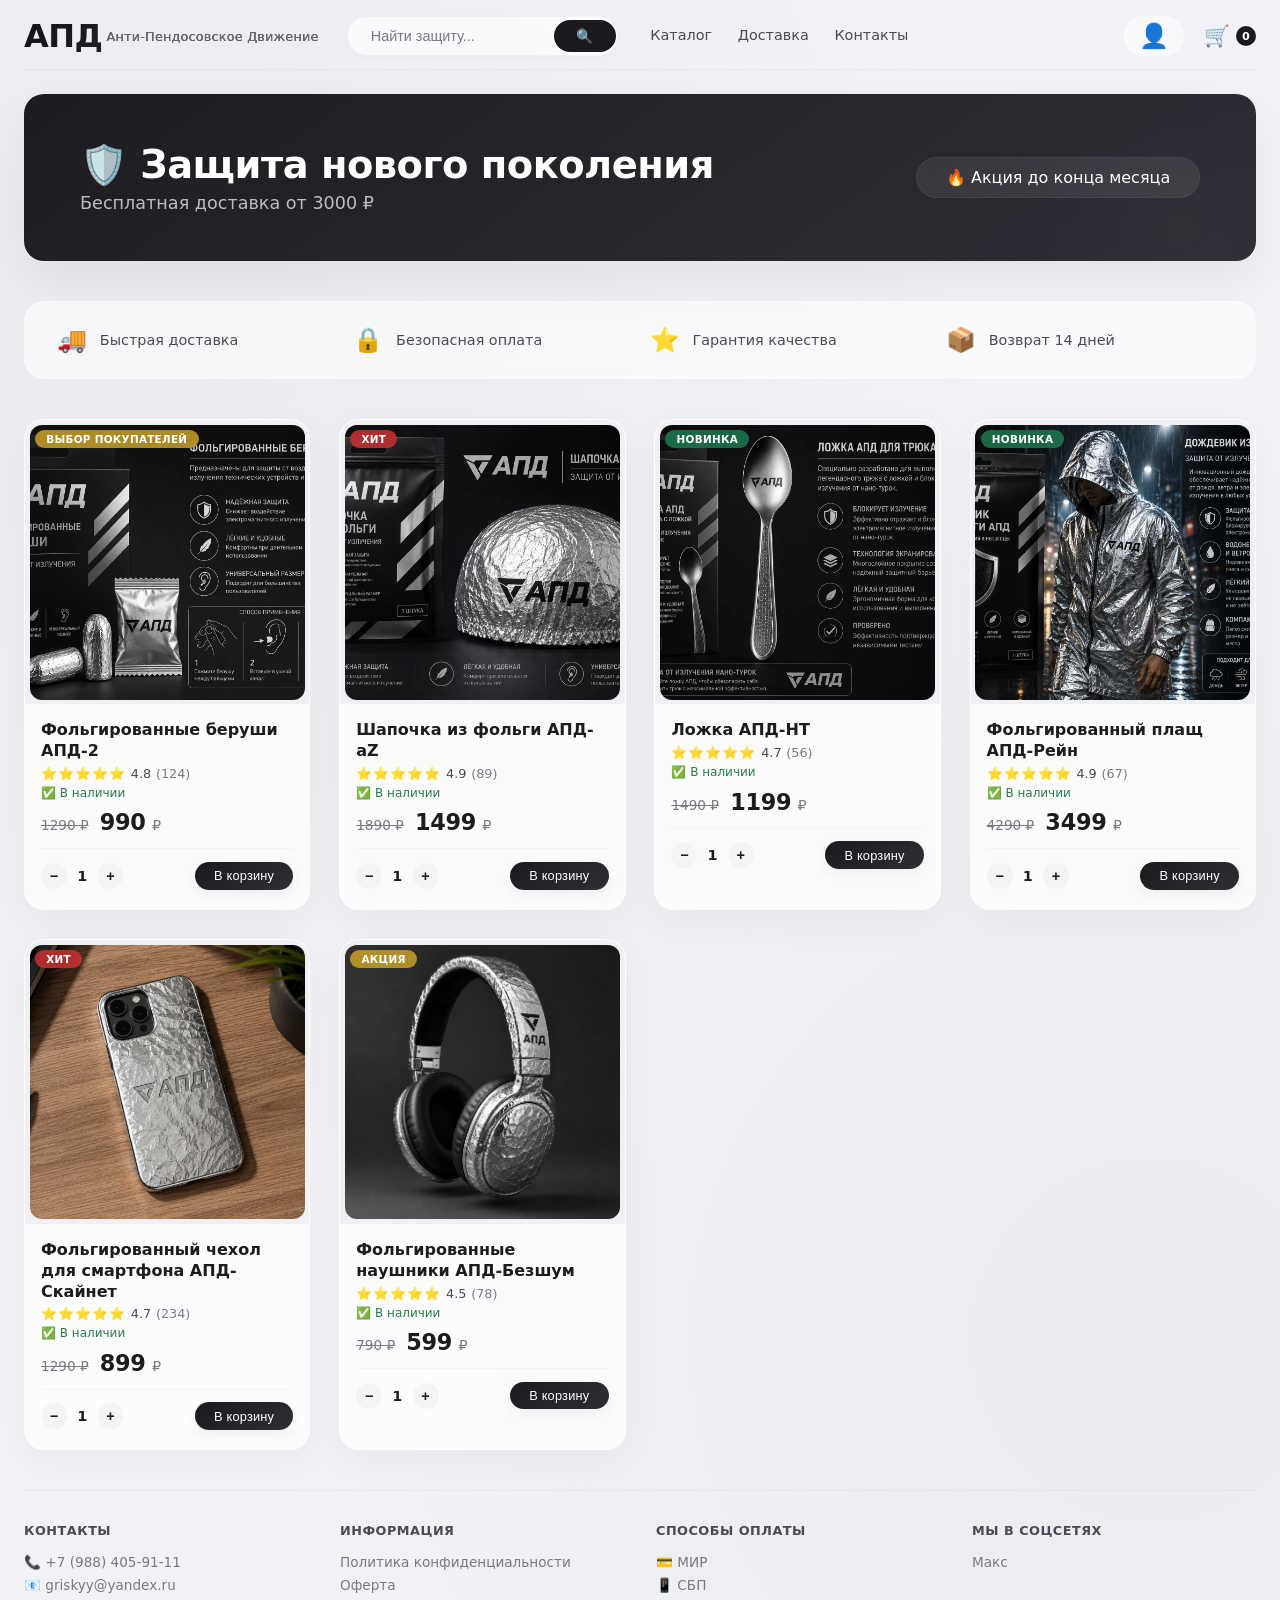
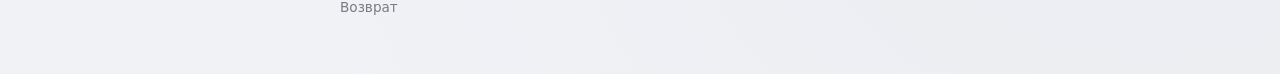
==== index.html @ 28ffd632 "feat: Add products" ====
<!DOCTYPE html>
<html lang="ru">
<head>
    <meta charset="UTF-8" />
    <meta name="viewport" content="width=device-width, initial-scale=1.0" />
    <title>АПД — магазин защиты</title>
    <style>
        /* ----- базовые сбросы и переменные ----- */
        * {
            margin: 0;
            padding: 0;
            box-sizing: border-box;
        }

        :root {
            --bg-page: #f0f2f6;
            --card-bg: rgba(255, 255, 255, 0.75);
            --shadow-soft: 0 12px 40px rgba(0, 0, 0, 0.04);
            --shadow-hover: 0 24px 56px rgba(0, 0, 0, 0.08);
            --radius-lg: 20px;
            --radius-md: 16px;
            --radius-sm: 12px;
            --glass-bg: rgba(255, 255, 255, 0.6);
            --glass-border: rgba(255, 255, 255, 0.25);
            --primary: #1a1a1e;
            --accent: #2c2c32;
            --text-main: #1c1c1e;
            --text-secondary: #4a4a52;
            --text-muted: #7a7a82;
            --gradient-btn: linear-gradient(145deg, #1a1a1e, #2e2e34);
        }

        body {
            font-family: 'Inter', 'Segoe UI', system-ui, -apple-system, sans-serif;
            background: var(--bg-page);
            color: var(--text-main);
            min-height: 100vh;
            display: flex;
            flex-direction: column;
            align-items: center;
            padding: 0 1.5rem 2rem;
            position: relative;
            background-image: radial-gradient(circle at 10% 20%, rgba(200, 200, 210, 0.15) 0%, transparent 50%),
                radial-gradient(circle at 90% 80%, rgba(180, 180, 190, 0.10) 0%, transparent 50%);
        }

        /* ----- контейнер ----- */
        .container {
            max-width: 1360px;
            width: 100%;
        }

        /* ----- ШАПКА (лого, поиск, навигация, корзина/профиль) ----- */
        .header {
            display: flex;
            align-items: center;
            justify-content: space-between;
            flex-wrap: wrap;
            gap: 1rem 1.5rem;
            padding: 1rem 0 0.8rem;
            border-bottom: 1px solid rgba(0, 0, 0, 0.04);
            margin-bottom: 1.5rem;
        }

        .header-left {
            display: flex;
            align-items: center;
            gap: 1.8rem;
            flex-wrap: wrap;
        }

        .logo {
            font-size: 2rem;
            font-weight: 800;
            letter-spacing: -0.5px;
            background: linear-gradient(145deg, #121214, #3a3a42);
            -webkit-background-clip: text;
            -webkit-text-fill-color: transparent;
            background-clip: text;
            text-decoration: none;
            display: flex;
            align-items: center;
            gap: 4px;
        }

        .logo small {
            font-size: 0.8rem;
            font-weight: 400;
            -webkit-text-fill-color: #6a6a72;
            background: none;
            color: #6a6a72;
            letter-spacing: 0.2px;
        }

        .search-wrap {
            display: flex;
            align-items: center;
            background: rgba(255, 255, 255, 0.7);
            backdrop-filter: blur(8px);
            border-radius: 60px;
            padding: 0.1rem 0.1rem 0.1rem 1.2rem;
            border: 1px solid rgba(0, 0, 0, 0.04);
            box-shadow: 0 2px 8px rgba(0, 0, 0, 0.02);
            transition: box-shadow 0.2s;
            min-width: 200px;
        }

        .search-wrap:focus-within {
            box-shadow: 0 4px 16px rgba(0, 0, 0, 0.04);
            border-color: rgba(0, 0, 0, 0.1);
        }

        .search-wrap input {
            border: none;
            background: transparent;
            padding: 0.6rem 0.2rem;
            font-size: 0.9rem;
            width: 100%;
            outline: none;
            color: var(--text-main);
            font-weight: 400;
        }

        .search-wrap input::placeholder {
            color: var(--text-muted);
            font-weight: 300;
        }

        .search-wrap button {
            background: var(--primary);
            border: none;
            border-radius: 60px;
            padding: 0.5rem 1.4rem;
            color: white;
            font-weight: 500;
            font-size: 0.85rem;
            cursor: pointer;
            transition: background 0.2s;
        }

        .search-wrap button:hover {
            background: #2c2c32;
        }

        .nav-links {
            display: flex;
            gap: 1.2rem;
            align-items: center;
            flex-wrap: wrap;
        }

        .nav-links a {
            text-decoration: none;
            color: var(--text-secondary);
            font-weight: 500;
            font-size: 0.9rem;
            transition: color 0.15s;
            padding: 0.3rem 0.2rem;
            border-bottom: 2px solid transparent;
        }

        .nav-links a:hover {
            color: var(--text-main);
            border-bottom-color: var(--primary);
        }

        .header-right {
            display: flex;
            align-items: center;
            gap: 1.2rem;
        }

        .header-icon {
            font-size: 1.5rem;
            cursor: pointer;
            transition: transform 0.15s;
            background: rgba(255, 255, 255, 0.5);
            backdrop-filter: blur(4px);
            border-radius: 60px;
            padding: 0.3rem 0.9rem;
            display: flex;
            align-items: center;
            gap: 0.4rem;
            border: 1px solid rgba(255, 255, 255, 0.3);
        }

        .header-icon:hover {
            transform: scale(1.02);
        }

        .cart-icon-wrap {
            position: relative;
            cursor: pointer;
            display: flex;
            align-items: center;
            gap: 0.4rem;
        }

        .cart-count {
            background: #1a1a1e;
            color: white;
            font-weight: 600;
            font-size: 0.7rem;
            min-width: 20px;
            height: 20px;
            border-radius: 40px;
            display: inline-flex;
            align-items: center;
            justify-content: center;
            padding: 0 5px;
        }

        /* ----- HERO-БАННЕР ----- */
        .hero {
            background: linear-gradient(145deg, #1c1c20, #2e2e36);
            border-radius: var(--radius-lg);
            padding: 3rem 3.5rem;
            margin-bottom: 2.5rem;
            color: white;
            display: flex;
            justify-content: space-between;
            align-items: center;
            flex-wrap: wrap;
            gap: 1.5rem;
            box-shadow: 0 20px 50px rgba(0, 0, 0, 0.06);
            position: relative;
            overflow: hidden;
        }

        .hero::after {
            content: '';
            position: absolute;
            top: -40%;
            right: -10%;
            width: 400px;
            height: 400px;
            background: radial-gradient(circle, rgba(255, 255, 255, 0.02) 0%, transparent 70%);
            border-radius: 50%;
        }

        .hero-left h2 {
            font-size: 2.4rem;
            font-weight: 700;
            letter-spacing: -0.5px;
            margin-bottom: 0.3rem;
        }

        .hero-left p {
            font-size: 1.1rem;
            opacity: 0.7;
            font-weight: 300;
        }

        .hero-tag {
            background: rgba(255, 255, 255, 0.08);
            backdrop-filter: blur(4px);
            padding: 0.6rem 1.8rem;
            border-radius: 60px;
            border: 1px solid rgba(255, 255, 255, 0.05);
            font-weight: 500;
        }

        /* ----- БЛОК ПРЕИМУЩЕСТВ ----- */
        .benefits {
            display: grid;
            grid-template-columns: repeat(auto-fit, minmax(160px, 1fr));
            gap: 1.2rem;
            margin-bottom: 2.5rem;
            background: var(--glass-bg);
            backdrop-filter: blur(8px);
            border-radius: var(--radius-lg);
            padding: 1.5rem 2rem;
            border: 1px solid var(--glass-border);
        }

        .benefit-item {
            display: flex;
            align-items: center;
            gap: 0.8rem;
            font-size: 0.9rem;
            font-weight: 500;
            color: var(--text-secondary);
        }

        .benefit-item span:first-child {
            font-size: 1.5rem;
        }

        /* ----- СЕТКА ТОВАРОВ (как Ozon/WB) ----- */
        .catalog {
            display: grid;
            grid-template-columns: repeat(auto-fill, minmax(250px, 1fr));
            gap: 1.8rem;
            margin-bottom: 2.5rem;
        }

        .product-card {
            background: var(--card-bg);
            backdrop-filter: blur(8px);
            border-radius: var(--radius-lg);
            overflow: hidden;
            border: 1px solid rgba(255, 255, 255, 0.4);
            box-shadow: var(--shadow-soft);
            transition: transform 0.3s ease, box-shadow 0.3s ease;
            display: flex;
            flex-direction: column;
            position: relative;
        }

        .product-card:hover {
            transform: translateY(-6px);
            box-shadow: var(--shadow-hover);
            border-color: rgba(255, 255, 255, 0.7);
        }

        .product-image {
            width: 100%;
            aspect-ratio: 1 / 1;
            background: #eef0f4;
            display: flex;
            align-items: center;
            justify-content: center;
            padding: 0.3rem;
            cursor: pointer;
            position: relative;
            overflow: hidden;
        }

        .product-image img {
            width: 100%;
            height: 100%;
            object-fit: cover;
            display: block;
            transition: transform 0.4s ease;
            border-radius: var(--radius-sm);
        }

        .product-card:hover .product-image img {
            transform: scale(1.02);
        }

        /* бейджи */
        .badges {
            position: absolute;
            top: 10px;
            left: 10px;
            display: flex;
            flex-direction: column;
            gap: 4px;
        }

        .badge {
            background: rgba(26, 26, 30, 0.85);
            backdrop-filter: blur(4px);
            color: white;
            font-size: 0.65rem;
            font-weight: 600;
            padding: 0.2rem 0.7rem;
            border-radius: 40px;
            letter-spacing: 0.3px;
            text-transform: uppercase;
        }

        .badge.hit {
            background: rgba(200, 50, 50, 0.85);
        }

        .badge.new {
            background: rgba(30, 120, 80, 0.85);
        }

        .badge.popular {
            background: rgba(200, 160, 40, 0.85);
        }

        .product-info {
            padding: 1rem 1rem 1.2rem;
            flex: 1;
            display: flex;
            flex-direction: column;
        }

        .product-name {
            font-size: 1rem;
            font-weight: 600;
            color: var(--text-main);
            margin-bottom: 0.25rem;
            line-height: 1.3;
        }

        .product-rating {
            display: flex;
            align-items: center;
            gap: 0.3rem;
            font-size: 0.8rem;
            color: var(--text-secondary);
            margin-bottom: 0.3rem;
        }

        .product-rating .stars {
            color: #f5b342;
            letter-spacing: 1px;
        }

        .product-availability {
            font-size: 0.75rem;
            color: #2a7a4a;
            font-weight: 500;
            margin-bottom: 0.4rem;
        }

        .product-availability.out {
            color: #b03a3a;
        }

        .product-prices {
            display: flex;
            align-items: baseline;
            gap: 0.7rem;
            flex-wrap: wrap;
            margin-top: 0.2rem;
        }

        .price-old {
            font-size: 0.85rem;
            color: var(--text-muted);
            text-decoration: line-through;
        }

        .price-current {
            font-size: 1.4rem;
            font-weight: 700;
            color: var(--text-main);
            letter-spacing: -0.3px;
        }

        .price-current::after {
            content: ' ₽';
            font-weight: 400;
            font-size: 0.9rem;
            color: var(--text-muted);
            margin-left: 2px;
        }

        .product-bottom {
            display: flex;
            justify-content: space-between;
            align-items: center;
            margin-top: 0.8rem;
            border-top: 1px solid rgba(0, 0, 0, 0.03);
            padding-top: 0.8rem;
            flex-wrap: wrap;
            gap: 0.5rem;
        }

        .add-controls {
            display: flex;
            align-items: center;
            gap: 0.2rem;
        }

        .add-controls button {
            background: rgba(0, 0, 0, 0.03);
            border: none;
            width: 26px;
            height: 26px;
            border-radius: 40px;
            font-weight: 600;
            font-size: 0.9rem;
            cursor: pointer;
            transition: background 0.15s;
            color: var(--text-main);
            display: inline-flex;
            align-items: center;
            justify-content: center;
        }

        .add-controls button:hover {
            background: rgba(0, 0, 0, 0.08);
        }

        .add-controls .qty-display {
            min-width: 24px;
            text-align: center;
            font-weight: 600;
            font-size: 0.9rem;
        }

        .product-btn {
            background: var(--gradient-btn);
            border: none;
            color: white;
            padding: 0.4rem 1.2rem;
            border-radius: 60px;
            font-size: 0.8rem;
            font-weight: 500;
            cursor: pointer;
            transition: all 0.2s ease;
            letter-spacing: 0.2px;
            box-shadow: 0 4px 12px rgba(0, 0, 0, 0.06);
            position: relative;
            overflow: hidden;
        }

        .product-btn::after {
            content: '';
            position: absolute;
            top: -50%;
            left: -50%;
            width: 200%;
            height: 200%;
            background: radial-gradient(circle, rgba(255, 255, 255, 0.1) 0%, transparent 60%);
            opacity: 0;
            transition: opacity 0.3s;
        }

        .product-btn:hover::after {
            opacity: 1;
        }

        .product-btn:hover {
            transform: scale(1.02);
            box-shadow: 0 8px 20px rgba(0, 0, 0, 0.10);
        }

        .product-btn:active {
            transform: scale(0.95);
        }

        .product-btn.in-cart {
            background: #2a7a4a;
        }

        /* ----- модалка (детальный просмотр) ----- */
        .modal-overlay {
            display: none;
            position: fixed;
            top: 0;
            left: 0;
            width: 100%;
            height: 100%;
            background: rgba(0, 0, 0, 0.4);
            backdrop-filter: blur(6px);
            align-items: center;
            justify-content: center;
            z-index: 1000;
            padding: 1.5rem;
        }

        .modal-overlay.open {
            display: flex;
        }

        .modal-card {
            background: rgba(255, 255, 255, 0.92);
            backdrop-filter: blur(16px);
            max-width: 780px;
            width: 100%;
            border-radius: var(--radius-lg);
            overflow: hidden;
            display: flex;
            flex-direction: column;
            box-shadow: 0 40px 80px rgba(0, 0, 0, 0.15);
            animation: modalFade 0.3s ease;
            border: 1px solid rgba(255, 255, 255, 0.3);
        }

        @keyframes modalFade {
            from {
                opacity: 0;
                transform: scale(0.94) translateY(20px);
            }
            to {
                opacity: 1;
                transform: scale(1) translateY(0);
            }
        }

        .modal-image {
            width: 100%;
            aspect-ratio: 16 / 10;
            background: #e8eaf0;
            display: flex;
            align-items: center;
            justify-content: center;
        }

        .modal-image img {
            width: 100%;
            height: 100%;
            object-fit: cover;
            display: block;
        }

        .modal-body {
            padding: 2rem 2rem 1.8rem;
        }

        .modal-body h2 {
            font-size: 1.6rem;
            font-weight: 700;
            margin-bottom: 0.3rem;
        }

        .modal-body .modal-price {
            font-size: 1.6rem;
            font-weight: 700;
            margin: 0.3rem 0 0.5rem;
        }

        .modal-body .modal-price::after {
            content: ' ₽';
            font-weight: 400;
            font-size: 1rem;
            color: var(--text-muted);
            margin-left: 4px;
        }

        .modal-body .modal-desc {
            font-size: 0.95rem;
            color: var(--text-secondary);
            line-height: 1.6;
            margin-bottom: 1.5rem;
        }

        .modal-actions {
            display: flex;
            gap: 1rem;
            flex-wrap: wrap;
            border-top: 1px solid rgba(0, 0, 0, 0.04);
            padding-top: 1.5rem;
        }

        .modal-close {
            background: rgba(0, 0, 0, 0.04);
            border: none;
            padding: 0.6rem 1.8rem;
            border-radius: 60px;
            font-weight: 500;
            cursor: pointer;
            transition: background 0.2s;
        }

        .modal-close:hover {
            background: rgba(0, 0, 0, 0.08);
        }

        /* ----- КОРЗИНА (сайдбар) улучшенная ----- */
        .cart-sidebar {
            display: none;
            position: fixed;
            top: 0;
            right: 0;
            width: 420px;
            max-width: 92vw;
            height: 100%;
            background: rgba(255, 255, 255, 0.92);
            backdrop-filter: blur(20px);
            box-shadow: -12px 0 40px rgba(0, 0, 0, 0.04);
            z-index: 2000;
            padding: 1.8rem 1.5rem;
            overflow-y: auto;
            flex-direction: column;
            border-left: 1px solid rgba(255, 255, 255, 0.3);
            animation: slideIn 0.35s ease;
        }

        @keyframes slideIn {
            from {
                transform: translateX(60px);
                opacity: 0;
            }
            to {
                transform: translateX(0);
                opacity: 1;
            }
        }

        .cart-sidebar.open {
            display: flex;
        }

        .cart-header {
            display: flex;
            justify-content: space-between;
            align-items: center;
            border-bottom: 1px solid rgba(0, 0, 0, 0.04);
            padding-bottom: 1rem;
            margin-bottom: 1.5rem;
        }

        .cart-header h2 {
            font-size: 1.4rem;
            font-weight: 600;
        }

        .cart-close {
            background: none;
            border: none;
            font-size: 1.6rem;
            cursor: pointer;
            color: var(--text-secondary);
            padding: 0 0.3rem;
        }

        .cart-items {
            flex: 1;
            margin-bottom: 1rem;
        }

        .cart-item {
            display: flex;
            gap: 0.8rem;
            padding: 0.8rem 0;
            border-bottom: 1px solid rgba(0, 0, 0, 0.03);
            align-items: center;
        }

        .cart-item-img {
            width: 56px;
            height: 56px;
            border-radius: var(--radius-sm);
            background: #eef0f4;
            overflow: hidden;
            flex-shrink: 0;
        }

        .cart-item-img img {
            width: 100%;
            height: 100%;
            object-fit: cover;
        }

        .cart-item-info {
            flex: 1;
        }

        .cart-item-name {
            font-weight: 500;
            font-size: 0.9rem;
        }

        .cart-item-price {
            font-size: 0.8rem;
            color: var(--text-secondary);
        }

        .cart-item-controls {
            display: flex;
            align-items: center;
            gap: 0.3rem;
        }

        .cart-item-controls button {
            background: rgba(0, 0, 0, 0.03);
            border: none;
            width: 24px;
            height: 24px;
            border-radius: 40px;
            font-weight: 600;
            cursor: pointer;
            font-size: 0.9rem;
            transition: background 0.15s;
        }

        .cart-item-controls button:hover {
            background: rgba(0, 0, 0, 0.08);
        }

        .cart-item-controls .qty {
            min-width: 20px;
            text-align: center;
            font-weight: 600;
            font-size: 0.9rem;
        }

        .cart-item-remove {
            background: none;
            border: none;
            color: var(--text-muted);
            font-size: 1.1rem;
            cursor: pointer;
            padding: 0 0.2rem;
            transition: color 0.15s;
        }

        .cart-item-remove:hover {
            color: #b0343a;
        }

        .cart-summary {
            border-top: 1px solid rgba(0, 0, 0, 0.06);
            padding-top: 1rem;
        }

        .cart-summary .row {
            display: flex;
            justify-content: space-between;
            font-size: 0.9rem;
            color: var(--text-secondary);
            padding: 0.2rem 0;
        }

        .cart-summary .row.total {
            font-weight: 700;
            font-size: 1.2rem;
            color: var(--text-main);
            border-top: 1px solid rgba(0, 0, 0, 0.06);
            padding-top: 0.8rem;
            margin-top: 0.3rem;
        }

        .cart-pay-btn {
            background: var(--gradient-btn);
            border: none;
            color: white;
            padding: 0.9rem;
            border-radius: 60px;
            font-size: 1rem;
            font-weight: 600;
            width: 100%;
            cursor: pointer;
            transition: all 0.2s;
            margin-top: 0.8rem;
            box-shadow: 0 4px 16px rgba(0, 0, 0, 0.06);
        }

        .cart-pay-btn:hover {
            transform: scale(1.01);
            box-shadow: 0 8px 24px rgba(0, 0, 0, 0.10);
        }

        .cart-empty {
            text-align: center;
            color: var(--text-muted);
            padding: 2rem 0;
            font-size: 1rem;
        }

        /* ----- БАНКОВСКОЕ ОКНО ОПЛАТЫ ----- */
        .pay-overlay {
            display: none;
            position: fixed;
            top: 0;
            left: 0;
            width: 100%;
            height: 100%;
            background: rgba(0, 0, 0, 0.5);
            backdrop-filter: blur(10px);
            z-index: 3000;
            align-items: center;
            justify-content: center;
            padding: 1.5rem;
        }

        .pay-overlay.open {
            display: flex;
        }

        .pay-modal {
            background: white;
            max-width: 440px;
            width: 100%;
            border-radius: var(--radius-lg);
            padding: 2.5rem 2rem 2rem;
            box-shadow: 0 40px 80px rgba(0, 0, 0, 0.2);
            animation: modalFade 0.35s ease;
            border: 1px solid rgba(255, 255, 255, 0.1);
        }

        .pay-modal .bank-header {
            display: flex;
            justify-content: space-between;
            align-items: center;
            margin-bottom: 1.5rem;
            font-size: 0.8rem;
            color: var(--text-secondary);
            border-bottom: 1px solid rgba(0, 0, 0, 0.04);
            padding-bottom: 0.8rem;
        }

        .pay-modal .bank-header .bank-name {
            font-weight: 700;
            color: var(--text-main);
            font-size: 0.95rem;
        }

        .pay-modal .pay-icon {
            font-size: 2.8rem;
            text-align: center;
            margin-bottom: 0.3rem;
        }

        .pay-modal h3 {
            font-size: 1.3rem;
            font-weight: 700;
            text-align: center;
            margin-bottom: 0.2rem;
        }

        .pay-modal .pay-amount {
            text-align: center;
            font-size: 1.5rem;
            font-weight: 700;
            color: var(--text-main);
            margin-bottom: 1.5rem;
        }

        .pay-modal .pay-amount small {
            font-weight: 400;
            font-size: 0.9rem;
            color: var(--text-secondary);
        }

        .pay-progress {
            width: 100%;
            height: 4px;
            background: #e8eaf0;
            border-radius: 20px;
            margin: 1rem 0 0.8rem;
            overflow: hidden;
        }

        .pay-progress .bar {
            height: 100%;
            width: 0%;
            background: #1a1a1e;
            border-radius: 20px;
            transition: width 0.15s linear;
        }

        .pay-status {
            text-align: center;
            font-size: 0.9rem;
            color: var(--text-secondary);
            margin-bottom: 1.5rem;
        }

        .pay-btn-close {
            background: rgba(0, 0, 0, 0.04);
            border: none;
            padding: 0.6rem 2rem;
            border-radius: 60px;
            font-weight: 500;
            cursor: pointer;
            display: block;
            margin: 0 auto;
            transition: background 0.2s;
        }

        .pay-btn-close:hover {
            background: rgba(0, 0, 0, 0.08);
        }

        /* ----- ФУТЕР ----- */
        .footer {
            margin-top: 2.5rem;
            padding: 2rem 0 1.5rem;
            border-top: 1px solid rgba(0, 0, 0, 0.04);
            display: grid;
            grid-template-columns: repeat(auto-fit, minmax(160px, 1fr));
            gap: 2rem;
            width: 100%;
        }

        .footer-col h4 {
            font-size: 0.8rem;
            text-transform: uppercase;
            letter-spacing: 0.5px;
            color: var(--text-secondary);
            margin-bottom: 0.8rem;
        }

        .footer-col a,
        .footer-col p {
            display: block;
            font-size: 0.85rem;
            color: var(--text-muted);
            text-decoration: none;
            padding: 0.2rem 0;
            transition: color 0.15s;
        }

        .footer-col a:hover {
            color: var(--text-main);
        }

        .footer-col .social {
            display: flex;
            gap: 1rem;
            font-size: 1.3rem;
        }

        /* ----- ТОСТ ----- */
        .toast {
            position: fixed;
            bottom: 2rem;
            left: 50%;
            transform: translateX(-50%);
            background: rgba(26, 26, 30, 0.92);
            backdrop-filter: blur(8px);
            color: white;
            padding: 0.7rem 2rem;
            border-radius: 60px;
            font-weight: 500;
            box-shadow: 0 8px 30px rgba(0, 0, 0, 0.1);
            z-index: 9999;
            opacity: 0;
            transition: opacity 0.35s ease;
            pointer-events: none;
            font-size: 0.9rem;
            border: 1px solid rgba(255, 255, 255, 0.05);
        }

        .toast.show {
            opacity: 1;
        }

        /* ----- адаптив ----- */
        @media (max-width: 768px) {
            .header {
                flex-direction: column;
                align-items: stretch;
            }
            .header-left {
                flex-direction: column;
                align-items: stretch;
            }
            .search-wrap {
                width: 100%;
            }
            .nav-links {
                justify-content: center;
            }
            .header-right {
                justify-content: center;
            }
            .hero {
                padding: 2rem 1.5rem;
            }
            .hero-left h2 {
                font-size: 1.8rem;
            }
            .catalog {
                grid-template-columns: repeat(auto-fill, minmax(180px, 1fr));
                gap: 1rem;
            }
            .cart-sidebar {
                width: 100%;
                max-width: 100%;
                border-left: none;
            }
            .benefits {
                grid-template-columns: 1fr 1fr;
                padding: 1rem;
            }
        }

        @media (max-width: 480px) {
            .catalog {
                grid-template-columns: 1fr 1fr;
                gap: 0.8rem;
            }
            .product-info {
                padding: 0.6rem 0.6rem 0.9rem;
            }
            .product-name {
                font-size: 0.8rem;
            }
            .price-current {
                font-size: 1.1rem;
            }
            .product-btn {
                font-size: 0.65rem;
                padding: 0.2rem 0.8rem;
            }
            .add-controls button {
                width: 22px;
                height: 22px;
                font-size: 0.7rem;
            }
            .hero-left h2 {
                font-size: 1.4rem;
            }
        }
    </style>
</head>
<body>
    <div class="container">

        <!-- ШАПКА -->
        <header class="header">
            <div class="header-left">
                <a href="#" class="logo">АПД <small>Анти-Пендосовское Движение</small></a>
                <div class="search-wrap">
                    <input type="text" placeholder="Найти защиту..." />
                    <button>🔍</button>
                </div>
                <nav class="nav-links">
                    <a href="#">Каталог</a>
                    <a href="#">Доставка</a>
                    <a href="#">Контакты</a>
                </nav>
            </div>
            <div class="header-right">
                <div class="header-icon">👤</div>
                <div class="cart-icon-wrap" id="cartIcon">
                    <span style="font-size:1.3rem;">🛒</span>
                    <span class="cart-count" id="cartCount">0</span>
                </div>
            </div>
        </header>

        <!-- HERO-БАННЕР -->
        <div class="hero">
            <div class="hero-left">
                <h2>🛡️ Защита нового поколения</h2>
                <p>Бесплатная доставка от 3000 ₽</p>
            </div>
            <div class="hero-tag">🔥 Акция до конца месяца</div>
        </div>

        <!-- ПРЕИМУЩЕСТВА -->
        <div class="benefits">
            <div class="benefit-item"><span>🚚</span> Быстрая доставка</div>
            <div class="benefit-item"><span>🔒</span> Безопасная оплата</div>
            <div class="benefit-item"><span>⭐</span> Гарантия качества</div>
            <div class="benefit-item"><span>📦</span> Возврат 14 дней</div>
        </div>

        <!-- КАТАЛОГ -->
        <section class="catalog" id="catalog"></section>

        <!-- ФУТЕР -->
        <footer class="footer">
            <div class="footer-col">
                <h4>Контакты</h4>
                <p>📞 +7 (988) 405-91-11</p>
                <p>📧 griskyy@yandex.ru</p>
            </div>
            <div class="footer-col">
                <h4>Информация</h4>
                <a href="#">Политика конфиденциальности</a>
                <a href="#">Оферта</a>
                <a href="#">Возврат</a>
            </div>
            <div class="footer-col">
                <h4>Способы оплаты</h4>
                <p>💳 МИР</p>
                <p>📱 СБП</p>
            </div>
            <div class="footer-col">
                <h4>Мы в соцсетях</h4>
                <div class="social">
                    <span><a href="https://web.max.ru/-77594313556719">Макс</a></span>
                </div>
            </div>
        </footer>
    </div>

    <!-- МОДАЛКА (детальный просмотр) -->
    <div class="modal-overlay" id="modalOverlay">
        <div class="modal-card">
            <div class="modal-image"><img src="" alt="детально" id="modalImg" /></div>
            <div class="modal-body">
                <h2 id="modalName">Название</h2>
                <div class="modal-price" id="modalPrice">0</div>
                <p class="modal-desc" id="modalDesc">Описание</p>
                <div class="modal-actions">
                    <button class="product-btn" id="modalAddBtn">➕ Добавить</button>
                    <button class="modal-close" id="modalCloseBtn">Закрыть</button>
                </div>
            </div>
        </div>
    </div>

    <!-- КОРЗИНА (сайдбар) -->
    <div class="cart-sidebar" id="cartSidebar">
        <div class="cart-header">
            <h2>🛒 Корзина</h2>
            <button class="cart-close" id="cartCloseBtn">✕</button>
        </div>
        <div class="cart-items" id="cartItems"><div class="cart-empty">Корзина пуста</div></div>
        <div class="cart-summary" id="cartSummary">
            <div class="row"><span>Товары</span><span id="subtotalAmount">0 ₽</span></div>
            <div class="row"><span>Доставка</span><span id="deliveryCost">0 ₽</span></div>
            <div class="row total"><span>Итого</span><span id="totalAmount">0 ₽</span></div>
            <button class="cart-pay-btn" id="payBtn">💳 Оплатить</button>
        </div>
    </div>

    <!-- БАНКОВСКОЕ ОКНО ОПЛАТЫ -->
    <div class="pay-overlay" id="payOverlay">
        <div class="pay-modal">
            <div class="bank-header">
                <span class="bank-name">🏦 АПД-Банк</span>
                <span>🔒 защищено</span>
            </div>
            <div class="pay-icon">💳</div>
            <h3>Оплата заказа</h3>
            <div class="pay-amount"><small>Сумма</small><br /><span id="payTotal">0</span> ₽</div>
            <div class="pay-progress"><div class="bar" id="payProgressBar"></div></div>
            <div class="pay-status" id="payStatus">Введите данные карты...</div>
            <button class="pay-btn-close" id="payCloseBtn" style="display:none;">✅ Готово</button>
        </div>
    </div>

    <!-- ТОСТ -->
    <div class="toast" id="toast"></div>

    <script>
        (function() {
            // ----- ТОВАРЫ (содержание сохранено) -----
            const products = [{
                id: 1,
                name: 'Фольгированные беруши АПД-2',
                price: 990,
                oldPrice: 1290,
                desc: 'Фольгированные беруши сберегут ваш мозг от ультразвуковых волн. Надёжная защита в любых условиях.',
                img: './images/Folg.jpg',
                badge: 'Выбор покупателей',
                rating: 4.8,
                reviews: 124,
                inStock: true
            }, {
                id: 2,
                name: 'Шапочка из фольги АПД-aZ',
                price: 1499,
                oldPrice: 1890,
                desc: 'Самый известный способ защиты от УМПИ*. Толстый слой фольги не даст УМПИ достичь мозга, универсальная форма.',
                img: './images/Hat.jpg',
                badge: 'Хит',
                rating: 4.9,
                reviews: 89,
                inStock: true
            }, {
                id: 3,
                name: 'Ложка АПД-НТ',
                price: 1199,
                oldPrice: 1490,
                desc: 'Специальная ложка для проведения "ТСЛ". Подходит для турок с носиком и без него. Удобна и практична.',
                img: './images/Spoon.jpg',
                badge: 'Новинка',
                rating: 4.7,
                reviews: 56,
                inStock: true
            },
                {
                id: 4,
                name: 'Фольгированный плащ АПД-Рейн',
                price: 3499,
                oldPrice: 4290,
                desc: 'Защита от дождя и мыслечтения одновременно! Водонепроницаемый плащ с фольгированной подкладкой. Идеален для прогулок в непогоду и сохранения приватности мыслей.',
                img: './images/Cloak.png',
                badge: 'Новинка',
                rating: 4.9,
                reviews: 67,
                inStock: true,
                usage: 'Носите в дождливую погоду — вражеские агенты не смогут прочитать ваши мысли из-за шума капель.',
            },
            {
                id: 5,
                name: 'Фольгированный чехол для смартфона АПД-Скайнет',
                price: 899,
                oldPrice: 1290,
                desc: 'Защищает ваш телефон от сканирования мозговых волн через камеру. Просто наденьте чехол — и никто не узнает, что вы искали в интернете.',
                img: './images/Case.png',
                badge: 'Хит',
                rating: 4.7,
                reviews: 234,
                inStock: true,
                usage: 'Надевайте перед сном, чтобы смартфон не крал ваши сны через ночной режим.',
            },
            {
                id: 8,
                name: 'Фольгированные наушники АПД-Безшум',
                price: 599,
                oldPrice: 790,
                desc: 'Наушники для полной изоляции от внешнего шума и мыслеволн. В комплекте — запасные фольгированные амбушюры.',
                img: './images/Headphones.png',
                badge: 'Акция',
                rating: 4.5,
                reviews: 78,
                inStock: true,
                usage: 'Включайте в метро — окружающие не смогут считать ваши мысли через вибрации голосов.',
            },
        ];

            // ----- состояние -----
            let cart = [];
            let currentProductId = null;
            let inCartStatus = {}; // для кнопок "в корзине"

            // ----- DOM -----
            const catalogEl = document.getElementById('catalog');
            const modalOverlay = document.getElementById('modalOverlay');
            const modalImg = document.getElementById('modalImg');
            const modalName = document.getElementById('modalName');
            const modalPrice = document.getElementById('modalPrice');
            const modalDesc = document.getElementById('modalDesc');
            const modalAddBtn = document.getElementById('modalAddBtn');
            const modalCloseBtn = document.getElementById('modalCloseBtn');
            const cartSidebar = document.getElementById('cartSidebar');
            const cartItems = document.getElementById('cartItems');
            const cartCount = document.getElementById('cartCount');
            const subtotalAmount = document.getElementById('subtotalAmount');
            const deliveryCost = document.getElementById('deliveryCost');
            const totalAmount = document.getElementById('totalAmount');
            const cartCloseBtn = document.getElementById('cartCloseBtn');
            const cartIcon = document.getElementById('cartIcon');
            const payBtn = document.getElementById('payBtn');
            const toast = document.getElementById('toast');

            const payOverlay = document.getElementById('payOverlay');
            const payTotal = document.getElementById('payTotal');
            const payProgressBar = document.getElementById('payProgressBar');
            const payStatus = document.getElementById('payStatus');
            const payCloseBtn = document.getElementById('payCloseBtn');

            // ----- helpers -----
            function getProduct(id) { return products.find(p => p.id === id); }

            function getCartTotal() {
                return cart.reduce((acc, item) => {
                    const p = getProduct(item.id);
                    return acc + (p ? p.price * item.qty : 0);
                }, 0);
            }

            function getCartCount() { return cart.reduce((acc, item) => acc + item.qty, 0); }

            // ----- рендер каталога -----
            function renderCatalog() {
                catalogEl.innerHTML = '';
                products.forEach(p => {
                    const card = document.createElement('article');
                    card.className = 'product-card';
                    const stars = '⭐'.repeat(Math.floor(p.rating)) + (p.rating % 1 >= 0.5 ? '⭐' : '');
                    const badgeClass = p.badge === 'Хит' ? 'hit' : p.badge === 'Новинка' ? 'new' : 'popular';
                    card.innerHTML = `
                        <div class="product-image" data-id="${p.id}">
                            <img src="${p.img}" alt="${p.name}" loading="lazy" />
                            <div class="badges"><span class="badge ${badgeClass}">${p.badge}</span></div>
                        </div>
                        <div class="product-info">
                            <div class="product-name">${p.name}</div>
                            <div class="product-rating">
                                <span class="stars">${stars}</span>
                                <span>${p.rating}</span>
                                <span style="color:var(--text-muted)">(${p.reviews})</span>
                            </div>
                            <div class="product-availability ${p.inStock ? '' : 'out'}">${p.inStock ? '✅ В наличии' : '❌ Нет в наличии'}</div>
                            <div class="product-prices">
                                ${p.oldPrice ? `<span class="price-old">${p.oldPrice} ₽</span>` : ''}
                                <span class="price-current">${p.price}</span>
                            </div>
                            <div class="product-bottom">
                                <div class="add-controls">
                                    <button class="qty-minus" data-id="${p.id}">−</button>
                                    <span class="qty-display" data-id="${p.id}">1</span>
                                    <button class="qty-plus" data-id="${p.id}">+</button>
                                </div>
                                <button class="product-btn add-cart-btn" data-id="${p.id}">В корзину</button>
                            </div>
                        </div>
                    `;
                    catalogEl.appendChild(card);
                });

                // события: картинка -> модалка
                document.querySelectorAll('.product-image').forEach(el => {
                    el.addEventListener('click', function() { openModal(parseInt(this.dataset.id)); });
                });

                // +/- в карточках
                document.querySelectorAll('.qty-minus').forEach(btn => {
                    btn.addEventListener('click', function(e) {
                        e.stopPropagation();
                        const id = parseInt(this.dataset.id);
                        const display = document.querySelector(`.qty-display[data-id="${id}"]`);
                        let val = parseInt(display.textContent) || 1;
                        if (val > 1) val--;
                        display.textContent = val;
                    });
                });
                document.querySelectorAll('.qty-plus').forEach(btn => {
                    btn.addEventListener('click', function(e) {
                        e.stopPropagation();
                        const id = parseInt(this.dataset.id);
                        const display = document.querySelector(`.qty-display[data-id="${id}"]`);
                        let val = parseInt(display.textContent) || 1;
                        val++;
                        display.textContent = val;
                    });
                });

                // кнопка "В корзину" в карточках
                document.querySelectorAll('.add-cart-btn').forEach(btn => {
                    btn.addEventListener('click', function(e) {
                        e.stopPropagation();
                        const id = parseInt(this.dataset.id);
                        const display = document.querySelector(`.qty-display[data-id="${id}"]`);
                        const qty = parseInt(display.textContent) || 1;
                        addToCart(id, qty);
                        // анимация "летит в корзину" — упрощённо меняем текст
                        this.textContent = '✓ В корзине';
                        this.classList.add('in-cart');
                        setTimeout(() => {
                            this.textContent = 'В корзину';
                            this.classList.remove('in-cart');
                        }, 1500);
                        showToast(`✅ ${qty} шт. добавлено`);
                        display.textContent = '1';
                    });
                });
            }

            // ----- модалка -----
            function openModal(productId) {
                const p = getProduct(productId);
                if (!p) return;
                currentProductId = p.id;
                modalImg.src = p.img;
                modalImg.alt = p.name;
                modalName.textContent = p.name;
                modalPrice.textContent = p.price;
                modalDesc.textContent = p.desc;
                modalOverlay.classList.add('open');
            }

            function closeModal() {
                modalOverlay.classList.remove('open');
                currentProductId = null;
            }

            // ----- корзина -----
            function renderCart() {
                const count = getCartCount();
                cartCount.textContent = count;

                if (cart.length === 0) {
                    cartItems.innerHTML = '<div class="cart-empty">Корзина пуста</div>';
                    subtotalAmount.textContent = '0 ₽';
                    deliveryCost.textContent = '0 ₽';
                    totalAmount.textContent = '0 ₽';
                    return;
                }

                let html = '';
                let subtotal = 0;
                cart.forEach(item => {
                    const p = getProduct(item.id);
                    if (!p) return;
                    subtotal += p.price * item.qty;
                    html += `
                        <div class="cart-item" data-id="${item.id}">
                            <div class="cart-item-img"><img src="${p.img}" alt="${p.name}" /></div>
                            <div class="cart-item-info">
                                <div class="cart-item-name">${p.name}</div>
                                <div class="cart-item-price">${p.price} ₽ × ${item.qty}</div>
                            </div>
                            <div class="cart-item-controls">
                                <button class="cart-qty-minus" data-id="${item.id}">−</button>
                                <span class="qty">${item.qty}</span>
                                <button class="cart-qty-plus" data-id="${item.id}">+</button>
                                <button class="cart-item-remove" data-id="${item.id}">✕</button>
                            </div>
                        </div>
                    `;
                });
                cartItems.innerHTML = html;

                const delivery = subtotal >= 3000 ? 0 : 250;
                const total = subtotal + delivery;
                subtotalAmount.textContent = subtotal + ' ₽';
                deliveryCost.textContent = delivery + ' ₽';
                totalAmount.textContent = total + ' ₽';

                // события в корзине
                document.querySelectorAll('.cart-qty-minus').forEach(btn => {
                    btn.addEventListener('click', function() {
                        const id = parseInt(this.dataset.id);
                        const item = cart.find(i => i.id === id);
                        if (item && item.qty > 1) {
                            item.qty -= 1;
                        } else {
                            cart = cart.filter(i => i.id !== id);
                        }
                        renderCart();
                    });
                });
                document.querySelectorAll('.cart-qty-plus').forEach(btn => {
                    btn.addEventListener('click', function() {
                        const id = parseInt(this.dataset.id);
                        const item = cart.find(i => i.id === id);
                        if (item) item.qty += 1;
                        renderCart();
                    });
                });
                document.querySelectorAll('.cart-item-remove').forEach(btn => {
                    btn.addEventListener('click', function() {
                        const id = parseInt(this.dataset.id);
                        cart = cart.filter(i => i.id !== id);
                        renderCart();
                        showToast('🗑️ Товар удалён');
                    });
                });
            }

            function addToCart(productId, qty = 1) {
                if (qty <= 0) return;
                const existing = cart.find(item => item.id === productId);
                if (existing) {
                    existing.qty += qty;
                } else {
                    cart.push({ id: productId, qty: qty });
                }
                renderCart();
            }

            function clearCart() {
                cart = [];
                renderCart();
            }

            // ----- тост -----
            let toastTimeout = null;

            function showToast(msg) {
                toast.textContent = msg;
                toast.classList.add('show');
                clearTimeout(toastTimeout);
                toastTimeout = setTimeout(() => toast.classList.remove('show'), 2200);
            }

            // ----- СИМУЛЯЦИЯ ОПЛАТЫ (банковское окно) -----
            function startPayment() {
                if (cart.length === 0) {
                    showToast('⚠️ Корзина пуста');
                    return;
                }
                const total = getCartTotal() + (getCartTotal() >= 3000 ? 0 : 250);
                if (total === 0) { showToast('⚠️ Корзина пуста'); return; }

                payOverlay.classList.add('open');
                payTotal.textContent = total;
                payProgressBar.style.width = '0%';
                payStatus.textContent = '🔐 Введите данные карты';
                payCloseBtn.style.display = 'none';

                let progress = 0;
                const steps = [
                    { p: 10, text: '💳 Ввод номера карты...' },
                    { p: 25, text: '🔑 Проверка CVV...' },
                    { p: 45, text: '📱 Подтверждение в приложении...' },
                    { p: 70, text: '⏳ Обработка платежа...' },
                    { p: 90, text: '✅ Почти готово...' },
                    { p: 100, text: '✅ Оплата успешно завершена!' }
                ];
                let stepIndex = 0;

                const interval = setInterval(() => {
                    progress += Math.floor(Math.random() * 8) + 3;
                    if (progress > 100) progress = 100;
                    payProgressBar.style.width = progress + '%';

                    while (stepIndex < steps.length && progress >= steps[stepIndex].p) {
                        payStatus.textContent = steps[stepIndex].text;
                        stepIndex++;
                    }

                    if (progress >= 100) {
                        clearInterval(interval);
                        payStatus.textContent = '✅ Оплата успешно завершена!';
                        payCloseBtn.style.display = 'inline-block';
                        clearCart();
                        cartSidebar.classList.remove('open');
                        showToast('💳 Оплата прошла успешно!');
                    }
                }, 350);
            }

            // ----- события -----
            modalAddBtn.addEventListener('click', function() {
                if (currentProductId) {
                    addToCart(currentProductId, 1);
                    showToast('✅ Добавлено в корзину');
                    closeModal();
                }
            });
            modalCloseBtn.addEventListener('click', closeModal);
            modalOverlay.addEventListener('click', function(e) {
                if (e.target === modalOverlay) closeModal();
            });

            cartIcon.addEventListener('click', function() {
                cartSidebar.classList.toggle('open');
                renderCart();
            });
            cartCloseBtn.addEventListener('click', function() { cartSidebar.classList.remove('open'); });

            payBtn.addEventListener('click', startPayment);

            payCloseBtn.addEventListener('click', function() { payOverlay.classList.remove('open'); });
            payOverlay.addEventListener('click', function(e) {
                if (e.target === payOverlay && payCloseBtn.style.display !== 'none') {
                    payOverlay.classList.remove('open');
                }
            });

            document.addEventListener('keydown', function(e) {
                if (e.key === 'Escape') {
                    closeModal();
                    cartSidebar.classList.remove('open');
                    if (payOverlay.classList.contains('open') && payCloseBtn.style.display !== 'none') {
                        payOverlay.classList.remove('open');
                    }
                }
            });

            document.addEventListener('click', function(e) {
                if (cartSidebar.classList.contains('open')) {
                    const isInside = cartSidebar.contains(e.target) || cartIcon.contains(e.target);
                    if (!isInside) cartSidebar.classList.remove('open');
                }
            });

            // ----- старт -----
            renderCatalog();
            renderCart();
        })();
    </script>
</body>
</html>
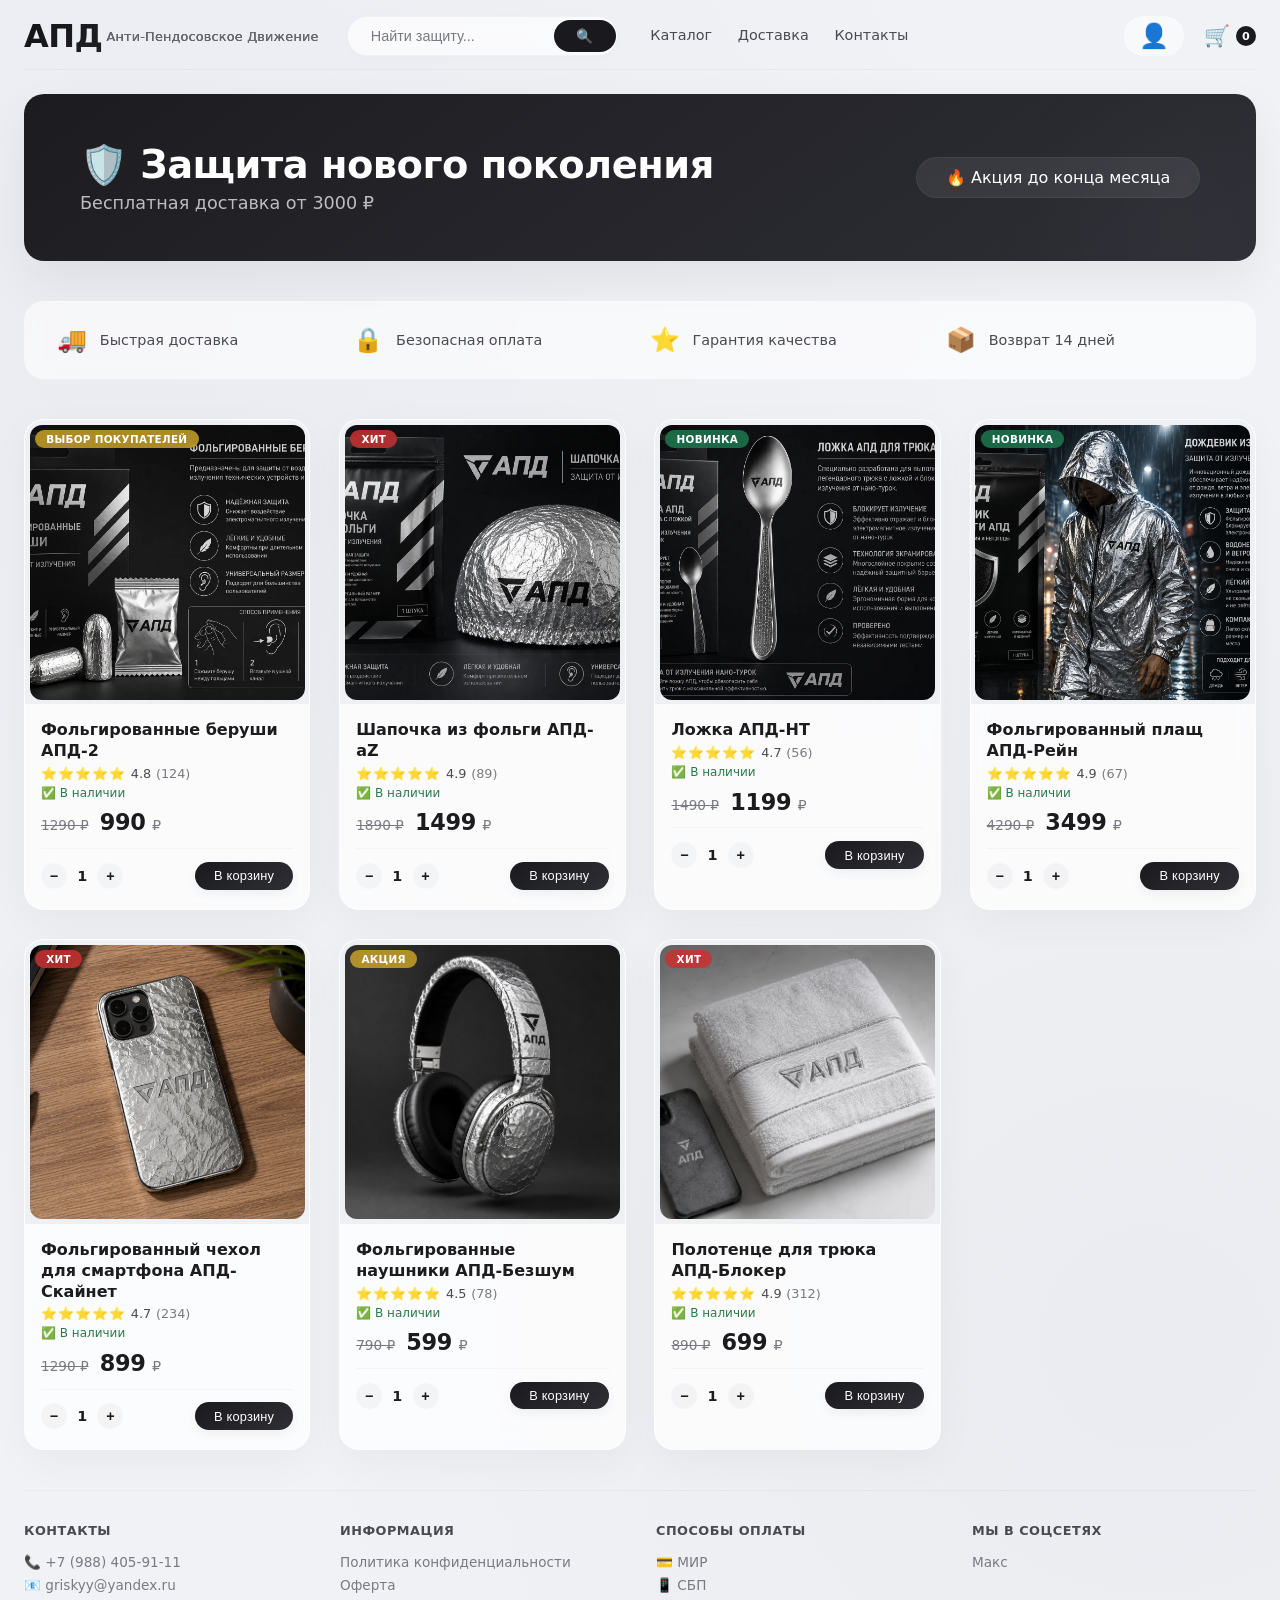
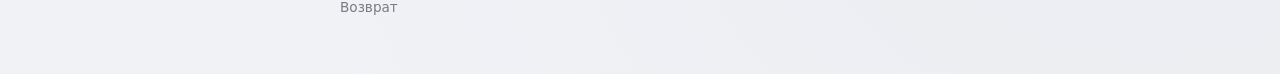
==== commit 37ac90cf: "feat: add towel product" ====
--- a/index.html
+++ b/index.html
@@ -1284,6 +1284,19 @@
                 inStock: true,
                 usage: 'Включайте в метро — окружающие не смогут считать ваши мысли через вибрации голосов.',
             },
+            {
+                id: 11,
+                name: 'Полотенце для трюка АПД-Блокер',
+                price: 699,
+                oldPrice: 890,
+                desc: 'Тканевое полотенце с фольгированной нитью. Накройте любое вражеское устройство — и передача данных мгновенно прекратится! Работает с телефонами, планшетами, ноутбуками и даже с умными колонками. Трюк с полотенцем теперь имеет практическое применение!',
+                img: './images/Towel.png',
+                badge: 'Хит',
+                rating: 4.9,
+                reviews: 312,
+                inStock: true,
+                usage: 'Просто накройте устройство полотенцем — данные перестанут передаваться. Идеально для тайных переговоров в офисе.',
+            }
         ];
 
             // ----- состояние -----
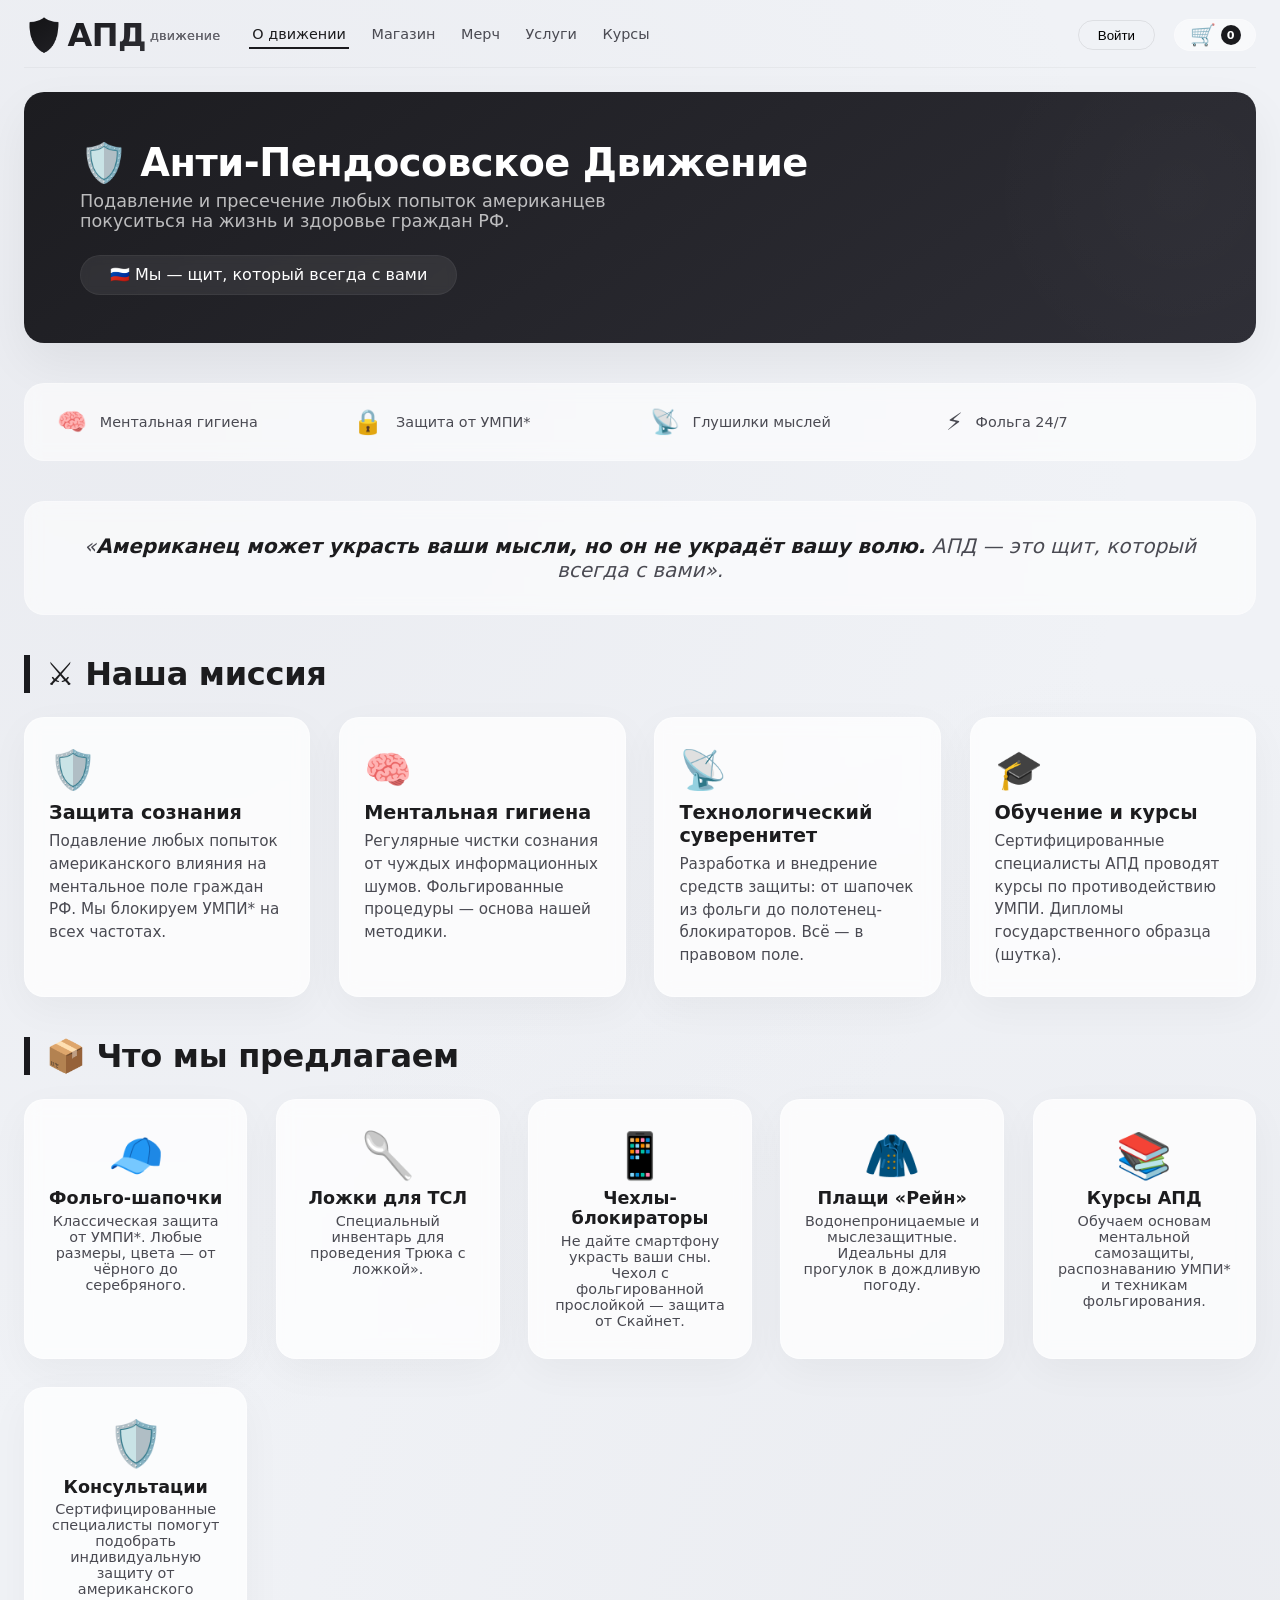
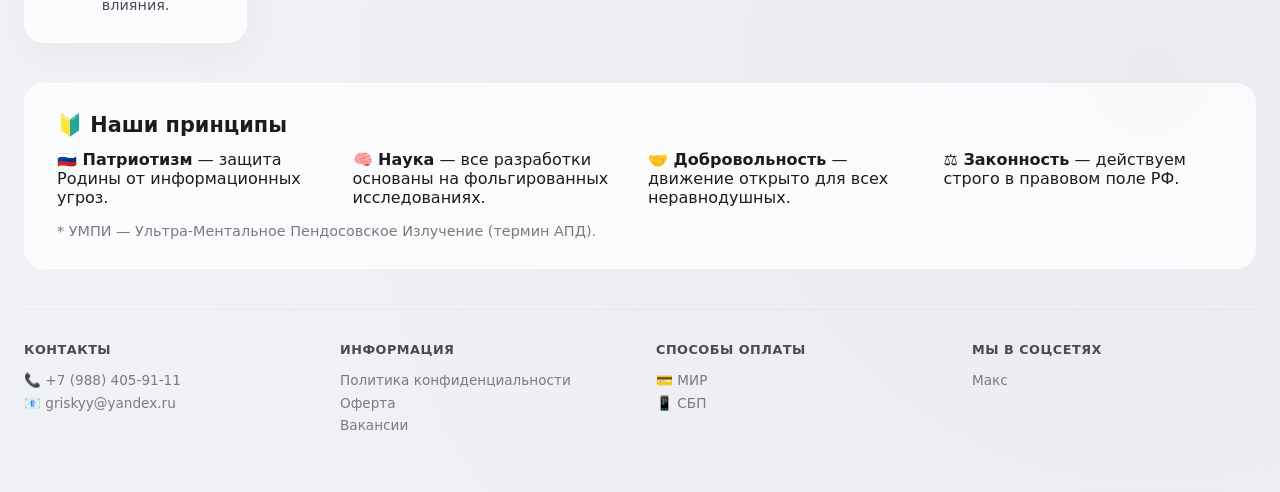
==== commit 3f670601: "feat: add pages" ====
--- a/index.html
+++ b/index.html
@@ -3,9 +3,8 @@
 <head>
     <meta charset="UTF-8" />
     <meta name="viewport" content="width=device-width, initial-scale=1.0" />
-    <title>АПД — магазин защиты</title>
+    <title>АПД — Анти-Пендосовское Движение</title>
     <style>
-        /* ----- базовые сбросы и переменные ----- */
         * {
             margin: 0;
             padding: 0;
@@ -39,18 +38,16 @@
             flex-direction: column;
             align-items: center;
             padding: 0 1.5rem 2rem;
-            position: relative;
             background-image: radial-gradient(circle at 10% 20%, rgba(200, 200, 210, 0.15) 0%, transparent 50%),
                 radial-gradient(circle at 90% 80%, rgba(180, 180, 190, 0.10) 0%, transparent 50%);
         }
 
-        /* ----- контейнер ----- */
         .container {
             max-width: 1360px;
             width: 100%;
         }
 
-        /* ----- ШАПКА (лого, поиск, навигация, корзина/профиль) ----- */
+        /* ----- ШАПКА (как в магазине) ----- */
         .header {
             display: flex;
             align-items: center;
@@ -82,7 +79,6 @@
             align-items: center;
             gap: 4px;
         }
-
         .logo small {
             font-size: 0.8rem;
             font-weight: 400;
@@ -92,63 +88,12 @@
             letter-spacing: 0.2px;
         }
 
-        .search-wrap {
-            display: flex;
-            align-items: center;
-            background: rgba(255, 255, 255, 0.7);
-            backdrop-filter: blur(8px);
-            border-radius: 60px;
-            padding: 0.1rem 0.1rem 0.1rem 1.2rem;
-            border: 1px solid rgba(0, 0, 0, 0.04);
-            box-shadow: 0 2px 8px rgba(0, 0, 0, 0.02);
-            transition: box-shadow 0.2s;
-            min-width: 200px;
-        }
-
-        .search-wrap:focus-within {
-            box-shadow: 0 4px 16px rgba(0, 0, 0, 0.04);
-            border-color: rgba(0, 0, 0, 0.1);
-        }
-
-        .search-wrap input {
-            border: none;
-            background: transparent;
-            padding: 0.6rem 0.2rem;
-            font-size: 0.9rem;
-            width: 100%;
-            outline: none;
-            color: var(--text-main);
-            font-weight: 400;
-        }
-
-        .search-wrap input::placeholder {
-            color: var(--text-muted);
-            font-weight: 300;
-        }
-
-        .search-wrap button {
-            background: var(--primary);
-            border: none;
-            border-radius: 60px;
-            padding: 0.5rem 1.4rem;
-            color: white;
-            font-weight: 500;
-            font-size: 0.85rem;
-            cursor: pointer;
-            transition: background 0.2s;
-        }
-
-        .search-wrap button:hover {
-            background: #2c2c32;
-        }
-
         .nav-links {
             display: flex;
             gap: 1.2rem;
             align-items: center;
             flex-wrap: wrap;
         }
-
         .nav-links a {
             text-decoration: none;
             color: var(--text-secondary);
@@ -158,44 +103,44 @@
             padding: 0.3rem 0.2rem;
             border-bottom: 2px solid transparent;
         }
-
         .nav-links a:hover {
             color: var(--text-main);
             border-bottom-color: var(--primary);
         }
+        .nav-links a.active {
+            color: var(--text-main);
+            border-bottom-color: var(--primary);
+        }
 
         .header-right {
             display: flex;
             align-items: center;
             gap: 1.2rem;
         }
-
-        .header-icon {
-            font-size: 1.5rem;
+        .btn-ghost {
+            background: transparent;
+            border: 1px solid rgba(0,0,0,0.08);
+            padding: 0.4rem 1.2rem;
+            border-radius: 60px;
+            font-weight: 500;
             cursor: pointer;
-            transition: transform 0.15s;
-            background: rgba(255, 255, 255, 0.5);
+            transition: 0.2s;
+        }
+        .btn-ghost:hover {
+            background: rgba(0,0,0,0.03);
+        }
+        .cart-icon-wrap {
+            display: flex;
+            align-items: center;
+            gap: 0.3rem;
+            cursor: pointer;
+            font-size: 1.3rem;
+            background: rgba(255,255,255,0.5);
             backdrop-filter: blur(4px);
+            padding: 0.2rem 0.9rem;
             border-radius: 60px;
-            padding: 0.3rem 0.9rem;
-            display: flex;
-            align-items: center;
-            gap: 0.4rem;
-            border: 1px solid rgba(255, 255, 255, 0.3);
-        }
-
-        .header-icon:hover {
-            transform: scale(1.02);
-        }
-
-        .cart-icon-wrap {
-            position: relative;
-            cursor: pointer;
-            display: flex;
-            align-items: center;
-            gap: 0.4rem;
-        }
-
+            border: 1px solid rgba(255,255,255,0.3);
+        }
         .cart-count {
             background: #1a1a1e;
             color: white;
@@ -210,7 +155,7 @@
             padding: 0 5px;
         }
 
-        /* ----- HERO-БАННЕР ----- */
+        /* ----- ГЕРОЙ (главный баннер) ----- */
         .hero {
             background: linear-gradient(145deg, #1c1c20, #2e2e36);
             border-radius: var(--radius-lg);
@@ -226,7 +171,6 @@
             position: relative;
             overflow: hidden;
         }
-
         .hero::after {
             content: '';
             position: absolute;
@@ -237,20 +181,18 @@
             background: radial-gradient(circle, rgba(255, 255, 255, 0.02) 0%, transparent 70%);
             border-radius: 50%;
         }
-
         .hero-left h2 {
             font-size: 2.4rem;
             font-weight: 700;
             letter-spacing: -0.5px;
             margin-bottom: 0.3rem;
         }
-
         .hero-left p {
             font-size: 1.1rem;
             opacity: 0.7;
             font-weight: 300;
-        }
-
+            max-width: 600px;
+        }
         .hero-tag {
             background: rgba(255, 255, 255, 0.08);
             backdrop-filter: blur(4px);
@@ -260,7 +202,7 @@
             font-weight: 500;
         }
 
-        /* ----- БЛОК ПРЕИМУЩЕСТВ ----- */
+        /* ----- БЛОК ПРЕИМУЩЕСТВ (стиль как в магазине) ----- */
         .benefits {
             display: grid;
             grid-template-columns: repeat(auto-fit, minmax(160px, 1fr));
@@ -272,7 +214,6 @@
             padding: 1.5rem 2rem;
             border: 1px solid var(--glass-border);
         }
-
         .benefit-item {
             display: flex;
             align-items: center;
@@ -281,678 +222,108 @@
             font-weight: 500;
             color: var(--text-secondary);
         }
-
         .benefit-item span:first-child {
             font-size: 1.5rem;
         }
 
-        /* ----- СЕТКА ТОВАРОВ (как Ozon/WB) ----- */
-        .catalog {
+        /* ----- СЕКЦИЯ "О НАС" (карточки-миссии) ----- */
+        .section-title {
+            font-size: 2rem;
+            font-weight: 700;
+            margin: 2.5rem 0 1.5rem;
+            letter-spacing: -0.3px;
+            border-left: 6px solid var(--primary);
+            padding-left: 1rem;
+        }
+        .mission-grid {
             display: grid;
-            grid-template-columns: repeat(auto-fill, minmax(250px, 1fr));
+            grid-template-columns: repeat(auto-fit, minmax(260px, 1fr));
             gap: 1.8rem;
-            margin-bottom: 2.5rem;
-        }
-
-        .product-card {
+            margin-bottom: 2rem;
+        }
+        .mission-card {
             background: var(--card-bg);
             backdrop-filter: blur(8px);
             border-radius: var(--radius-lg);
-            overflow: hidden;
+            padding: 1.8rem 1.5rem;
             border: 1px solid rgba(255, 255, 255, 0.4);
             box-shadow: var(--shadow-soft);
-            transition: transform 0.3s ease, box-shadow 0.3s ease;
-            display: flex;
-            flex-direction: column;
-            position: relative;
-        }
-
-        .product-card:hover {
-            transform: translateY(-6px);
+            transition: transform 0.2s, box-shadow 0.2s;
+        }
+        .mission-card:hover {
+            transform: translateY(-4px);
             box-shadow: var(--shadow-hover);
-            border-color: rgba(255, 255, 255, 0.7);
-        }
-
-        .product-image {
-            width: 100%;
-            aspect-ratio: 1 / 1;
-            background: #eef0f4;
-            display: flex;
-            align-items: center;
-            justify-content: center;
-            padding: 0.3rem;
-            cursor: pointer;
-            position: relative;
-            overflow: hidden;
-        }
-
-        .product-image img {
-            width: 100%;
-            height: 100%;
-            object-fit: cover;
-            display: block;
-            transition: transform 0.4s ease;
-            border-radius: var(--radius-sm);
-        }
-
-        .product-card:hover .product-image img {
+        }
+        .mission-card .icon {
+            font-size: 2.4rem;
+            margin-bottom: 0.5rem;
+        }
+        .mission-card h3 {
+            font-size: 1.2rem;
+            font-weight: 600;
+            margin-bottom: 0.4rem;
+        }
+        .mission-card p {
+            color: var(--text-secondary);
+            font-size: 0.95rem;
+            line-height: 1.5;
+        }
+
+        /* ----- ЦИТАТА / БЛОК С ДЕВИЗОМ ----- */
+        .quote-block {
+            background: var(--glass-bg);
+            backdrop-filter: blur(8px);
+            border-radius: var(--radius-lg);
+            padding: 2rem 2.5rem;
+            margin: 2rem 0 2.5rem;
+            border-left: 6px solid var(--primary);
+            border: 1px solid var(--glass-border);
+            font-style: italic;
+            font-size: 1.25rem;
+            color: var(--text-secondary);
+            text-align: center;
+        }
+        .quote-block strong {
+            color: var(--text-main);
+            font-weight: 700;
+        }
+
+        /* ----- КАРТОЧКИ "НАПРАВЛЕНИЯ" (услуги / курсы) ----- */
+        .services-grid {
+            display: grid;
+            grid-template-columns: repeat(auto-fit, minmax(220px, 1fr));
+            gap: 1.8rem;
+            margin: 1.5rem 0 2.5rem;
+        }
+        .service-card {
+            background: var(--card-bg);
+            backdrop-filter: blur(8px);
+            border-radius: var(--radius-lg);
+            padding: 1.8rem 1.2rem;
+            border: 1px solid rgba(255, 255, 255, 0.4);
+            box-shadow: var(--shadow-soft);
+            text-align: center;
+            transition: 0.2s;
+        }
+        .service-card:hover {
             transform: scale(1.02);
-        }
-
-        /* бейджи */
-        .badges {
-            position: absolute;
-            top: 10px;
-            left: 10px;
-            display: flex;
-            flex-direction: column;
-            gap: 4px;
-        }
-
-        .badge {
-            background: rgba(26, 26, 30, 0.85);
-            backdrop-filter: blur(4px);
-            color: white;
-            font-size: 0.65rem;
+            box-shadow: var(--shadow-hover);
+        }
+        .service-card .emoji-big {
+            font-size: 2.8rem;
+            margin-bottom: 0.4rem;
+        }
+        .service-card h4 {
+            font-size: 1.1rem;
             font-weight: 600;
-            padding: 0.2rem 0.7rem;
-            border-radius: 40px;
-            letter-spacing: 0.3px;
-            text-transform: uppercase;
-        }
-
-        .badge.hit {
-            background: rgba(200, 50, 50, 0.85);
-        }
-
-        .badge.new {
-            background: rgba(30, 120, 80, 0.85);
-        }
-
-        .badge.popular {
-            background: rgba(200, 160, 40, 0.85);
-        }
-
-        .product-info {
-            padding: 1rem 1rem 1.2rem;
-            flex: 1;
-            display: flex;
-            flex-direction: column;
-        }
-
-        .product-name {
-            font-size: 1rem;
-            font-weight: 600;
-            color: var(--text-main);
-            margin-bottom: 0.25rem;
-            line-height: 1.3;
-        }
-
-        .product-rating {
-            display: flex;
-            align-items: center;
-            gap: 0.3rem;
-            font-size: 0.8rem;
-            color: var(--text-secondary);
             margin-bottom: 0.3rem;
         }
-
-        .product-rating .stars {
-            color: #f5b342;
-            letter-spacing: 1px;
-        }
-
-        .product-availability {
-            font-size: 0.75rem;
-            color: #2a7a4a;
-            font-weight: 500;
-            margin-bottom: 0.4rem;
-        }
-
-        .product-availability.out {
-            color: #b03a3a;
-        }
-
-        .product-prices {
-            display: flex;
-            align-items: baseline;
-            gap: 0.7rem;
-            flex-wrap: wrap;
-            margin-top: 0.2rem;
-        }
-
-        .price-old {
-            font-size: 0.85rem;
-            color: var(--text-muted);
-            text-decoration: line-through;
-        }
-
-        .price-current {
-            font-size: 1.4rem;
-            font-weight: 700;
-            color: var(--text-main);
-            letter-spacing: -0.3px;
-        }
-
-        .price-current::after {
-            content: ' ₽';
-            font-weight: 400;
-            font-size: 0.9rem;
-            color: var(--text-muted);
-            margin-left: 2px;
-        }
-
-        .product-bottom {
-            display: flex;
-            justify-content: space-between;
-            align-items: center;
-            margin-top: 0.8rem;
-            border-top: 1px solid rgba(0, 0, 0, 0.03);
-            padding-top: 0.8rem;
-            flex-wrap: wrap;
-            gap: 0.5rem;
-        }
-
-        .add-controls {
-            display: flex;
-            align-items: center;
-            gap: 0.2rem;
-        }
-
-        .add-controls button {
-            background: rgba(0, 0, 0, 0.03);
-            border: none;
-            width: 26px;
-            height: 26px;
-            border-radius: 40px;
-            font-weight: 600;
-            font-size: 0.9rem;
-            cursor: pointer;
-            transition: background 0.15s;
-            color: var(--text-main);
-            display: inline-flex;
-            align-items: center;
-            justify-content: center;
-        }
-
-        .add-controls button:hover {
-            background: rgba(0, 0, 0, 0.08);
-        }
-
-        .add-controls .qty-display {
-            min-width: 24px;
-            text-align: center;
-            font-weight: 600;
-            font-size: 0.9rem;
-        }
-
-        .product-btn {
-            background: var(--gradient-btn);
-            border: none;
-            color: white;
-            padding: 0.4rem 1.2rem;
-            border-radius: 60px;
-            font-size: 0.8rem;
-            font-weight: 500;
-            cursor: pointer;
-            transition: all 0.2s ease;
-            letter-spacing: 0.2px;
-            box-shadow: 0 4px 12px rgba(0, 0, 0, 0.06);
-            position: relative;
-            overflow: hidden;
-        }
-
-        .product-btn::after {
-            content: '';
-            position: absolute;
-            top: -50%;
-            left: -50%;
-            width: 200%;
-            height: 200%;
-            background: radial-gradient(circle, rgba(255, 255, 255, 0.1) 0%, transparent 60%);
-            opacity: 0;
-            transition: opacity 0.3s;
-        }
-
-        .product-btn:hover::after {
-            opacity: 1;
-        }
-
-        .product-btn:hover {
-            transform: scale(1.02);
-            box-shadow: 0 8px 20px rgba(0, 0, 0, 0.10);
-        }
-
-        .product-btn:active {
-            transform: scale(0.95);
-        }
-
-        .product-btn.in-cart {
-            background: #2a7a4a;
-        }
-
-        /* ----- модалка (детальный просмотр) ----- */
-        .modal-overlay {
-            display: none;
-            position: fixed;
-            top: 0;
-            left: 0;
-            width: 100%;
-            height: 100%;
-            background: rgba(0, 0, 0, 0.4);
-            backdrop-filter: blur(6px);
-            align-items: center;
-            justify-content: center;
-            z-index: 1000;
-            padding: 1.5rem;
-        }
-
-        .modal-overlay.open {
-            display: flex;
-        }
-
-        .modal-card {
-            background: rgba(255, 255, 255, 0.92);
-            backdrop-filter: blur(16px);
-            max-width: 780px;
-            width: 100%;
-            border-radius: var(--radius-lg);
-            overflow: hidden;
-            display: flex;
-            flex-direction: column;
-            box-shadow: 0 40px 80px rgba(0, 0, 0, 0.15);
-            animation: modalFade 0.3s ease;
-            border: 1px solid rgba(255, 255, 255, 0.3);
-        }
-
-        @keyframes modalFade {
-            from {
-                opacity: 0;
-                transform: scale(0.94) translateY(20px);
-            }
-            to {
-                opacity: 1;
-                transform: scale(1) translateY(0);
-            }
-        }
-
-        .modal-image {
-            width: 100%;
-            aspect-ratio: 16 / 10;
-            background: #e8eaf0;
-            display: flex;
-            align-items: center;
-            justify-content: center;
-        }
-
-        .modal-image img {
-            width: 100%;
-            height: 100%;
-            object-fit: cover;
-            display: block;
-        }
-
-        .modal-body {
-            padding: 2rem 2rem 1.8rem;
-        }
-
-        .modal-body h2 {
-            font-size: 1.6rem;
-            font-weight: 700;
-            margin-bottom: 0.3rem;
-        }
-
-        .modal-body .modal-price {
-            font-size: 1.6rem;
-            font-weight: 700;
-            margin: 0.3rem 0 0.5rem;
-        }
-
-        .modal-body .modal-price::after {
-            content: ' ₽';
-            font-weight: 400;
-            font-size: 1rem;
-            color: var(--text-muted);
-            margin-left: 4px;
-        }
-
-        .modal-body .modal-desc {
-            font-size: 0.95rem;
-            color: var(--text-secondary);
-            line-height: 1.6;
-            margin-bottom: 1.5rem;
-        }
-
-        .modal-actions {
-            display: flex;
-            gap: 1rem;
-            flex-wrap: wrap;
-            border-top: 1px solid rgba(0, 0, 0, 0.04);
-            padding-top: 1.5rem;
-        }
-
-        .modal-close {
-            background: rgba(0, 0, 0, 0.04);
-            border: none;
-            padding: 0.6rem 1.8rem;
-            border-radius: 60px;
-            font-weight: 500;
-            cursor: pointer;
-            transition: background 0.2s;
-        }
-
-        .modal-close:hover {
-            background: rgba(0, 0, 0, 0.08);
-        }
-
-        /* ----- КОРЗИНА (сайдбар) улучшенная ----- */
-        .cart-sidebar {
-            display: none;
-            position: fixed;
-            top: 0;
-            right: 0;
-            width: 420px;
-            max-width: 92vw;
-            height: 100%;
-            background: rgba(255, 255, 255, 0.92);
-            backdrop-filter: blur(20px);
-            box-shadow: -12px 0 40px rgba(0, 0, 0, 0.04);
-            z-index: 2000;
-            padding: 1.8rem 1.5rem;
-            overflow-y: auto;
-            flex-direction: column;
-            border-left: 1px solid rgba(255, 255, 255, 0.3);
-            animation: slideIn 0.35s ease;
-        }
-
-        @keyframes slideIn {
-            from {
-                transform: translateX(60px);
-                opacity: 0;
-            }
-            to {
-                transform: translateX(0);
-                opacity: 1;
-            }
-        }
-
-        .cart-sidebar.open {
-            display: flex;
-        }
-
-        .cart-header {
-            display: flex;
-            justify-content: space-between;
-            align-items: center;
-            border-bottom: 1px solid rgba(0, 0, 0, 0.04);
-            padding-bottom: 1rem;
-            margin-bottom: 1.5rem;
-        }
-
-        .cart-header h2 {
-            font-size: 1.4rem;
-            font-weight: 600;
-        }
-
-        .cart-close {
-            background: none;
-            border: none;
-            font-size: 1.6rem;
-            cursor: pointer;
-            color: var(--text-secondary);
-            padding: 0 0.3rem;
-        }
-
-        .cart-items {
-            flex: 1;
-            margin-bottom: 1rem;
-        }
-
-        .cart-item {
-            display: flex;
-            gap: 0.8rem;
-            padding: 0.8rem 0;
-            border-bottom: 1px solid rgba(0, 0, 0, 0.03);
-            align-items: center;
-        }
-
-        .cart-item-img {
-            width: 56px;
-            height: 56px;
-            border-radius: var(--radius-sm);
-            background: #eef0f4;
-            overflow: hidden;
-            flex-shrink: 0;
-        }
-
-        .cart-item-img img {
-            width: 100%;
-            height: 100%;
-            object-fit: cover;
-        }
-
-        .cart-item-info {
-            flex: 1;
-        }
-
-        .cart-item-name {
-            font-weight: 500;
-            font-size: 0.9rem;
-        }
-
-        .cart-item-price {
-            font-size: 0.8rem;
-            color: var(--text-secondary);
-        }
-
-        .cart-item-controls {
-            display: flex;
-            align-items: center;
-            gap: 0.3rem;
-        }
-
-        .cart-item-controls button {
-            background: rgba(0, 0, 0, 0.03);
-            border: none;
-            width: 24px;
-            height: 24px;
-            border-radius: 40px;
-            font-weight: 600;
-            cursor: pointer;
-            font-size: 0.9rem;
-            transition: background 0.15s;
-        }
-
-        .cart-item-controls button:hover {
-            background: rgba(0, 0, 0, 0.08);
-        }
-
-        .cart-item-controls .qty {
-            min-width: 20px;
-            text-align: center;
-            font-weight: 600;
-            font-size: 0.9rem;
-        }
-
-        .cart-item-remove {
-            background: none;
-            border: none;
-            color: var(--text-muted);
-            font-size: 1.1rem;
-            cursor: pointer;
-            padding: 0 0.2rem;
-            transition: color 0.15s;
-        }
-
-        .cart-item-remove:hover {
-            color: #b0343a;
-        }
-
-        .cart-summary {
-            border-top: 1px solid rgba(0, 0, 0, 0.06);
-            padding-top: 1rem;
-        }
-
-        .cart-summary .row {
-            display: flex;
-            justify-content: space-between;
+        .service-card p {
             font-size: 0.9rem;
             color: var(--text-secondary);
-            padding: 0.2rem 0;
-        }
-
-        .cart-summary .row.total {
-            font-weight: 700;
-            font-size: 1.2rem;
-            color: var(--text-main);
-            border-top: 1px solid rgba(0, 0, 0, 0.06);
-            padding-top: 0.8rem;
-            margin-top: 0.3rem;
-        }
-
-        .cart-pay-btn {
-            background: var(--gradient-btn);
-            border: none;
-            color: white;
-            padding: 0.9rem;
-            border-radius: 60px;
-            font-size: 1rem;
-            font-weight: 600;
-            width: 100%;
-            cursor: pointer;
-            transition: all 0.2s;
-            margin-top: 0.8rem;
-            box-shadow: 0 4px 16px rgba(0, 0, 0, 0.06);
-        }
-
-        .cart-pay-btn:hover {
-            transform: scale(1.01);
-            box-shadow: 0 8px 24px rgba(0, 0, 0, 0.10);
-        }
-
-        .cart-empty {
-            text-align: center;
-            color: var(--text-muted);
-            padding: 2rem 0;
-            font-size: 1rem;
-        }
-
-        /* ----- БАНКОВСКОЕ ОКНО ОПЛАТЫ ----- */
-        .pay-overlay {
-            display: none;
-            position: fixed;
-            top: 0;
-            left: 0;
-            width: 100%;
-            height: 100%;
-            background: rgba(0, 0, 0, 0.5);
-            backdrop-filter: blur(10px);
-            z-index: 3000;
-            align-items: center;
-            justify-content: center;
-            padding: 1.5rem;
-        }
-
-        .pay-overlay.open {
-            display: flex;
-        }
-
-        .pay-modal {
-            background: white;
-            max-width: 440px;
-            width: 100%;
-            border-radius: var(--radius-lg);
-            padding: 2.5rem 2rem 2rem;
-            box-shadow: 0 40px 80px rgba(0, 0, 0, 0.2);
-            animation: modalFade 0.35s ease;
-            border: 1px solid rgba(255, 255, 255, 0.1);
-        }
-
-        .pay-modal .bank-header {
-            display: flex;
-            justify-content: space-between;
-            align-items: center;
-            margin-bottom: 1.5rem;
-            font-size: 0.8rem;
-            color: var(--text-secondary);
-            border-bottom: 1px solid rgba(0, 0, 0, 0.04);
-            padding-bottom: 0.8rem;
-        }
-
-        .pay-modal .bank-header .bank-name {
-            font-weight: 700;
-            color: var(--text-main);
-            font-size: 0.95rem;
-        }
-
-        .pay-modal .pay-icon {
-            font-size: 2.8rem;
-            text-align: center;
-            margin-bottom: 0.3rem;
-        }
-
-        .pay-modal h3 {
-            font-size: 1.3rem;
-            font-weight: 700;
-            text-align: center;
-            margin-bottom: 0.2rem;
-        }
-
-        .pay-modal .pay-amount {
-            text-align: center;
-            font-size: 1.5rem;
-            font-weight: 700;
-            color: var(--text-main);
-            margin-bottom: 1.5rem;
-        }
-
-        .pay-modal .pay-amount small {
-            font-weight: 400;
-            font-size: 0.9rem;
-            color: var(--text-secondary);
-        }
-
-        .pay-progress {
-            width: 100%;
-            height: 4px;
-            background: #e8eaf0;
-            border-radius: 20px;
-            margin: 1rem 0 0.8rem;
-            overflow: hidden;
-        }
-
-        .pay-progress .bar {
-            height: 100%;
-            width: 0%;
-            background: #1a1a1e;
-            border-radius: 20px;
-            transition: width 0.15s linear;
-        }
-
-        .pay-status {
-            text-align: center;
-            font-size: 0.9rem;
-            color: var(--text-secondary);
-            margin-bottom: 1.5rem;
-        }
-
-        .pay-btn-close {
-            background: rgba(0, 0, 0, 0.04);
-            border: none;
-            padding: 0.6rem 2rem;
-            border-radius: 60px;
-            font-weight: 500;
-            cursor: pointer;
-            display: block;
-            margin: 0 auto;
-            transition: background 0.2s;
-        }
-
-        .pay-btn-close:hover {
-            background: rgba(0, 0, 0, 0.08);
-        }
-
-        /* ----- ФУТЕР ----- */
+        }
+
+        /* ----- ФУТЕР (как в магазине) ----- */
         .footer {
             margin-top: 2.5rem;
             padding: 2rem 0 1.5rem;
@@ -962,7 +333,6 @@
             gap: 2rem;
             width: 100%;
         }
-
         .footer-col h4 {
             font-size: 0.8rem;
             text-transform: uppercase;
@@ -970,9 +340,7 @@
             color: var(--text-secondary);
             margin-bottom: 0.8rem;
         }
-
-        .footer-col a,
-        .footer-col p {
+        .footer-col a, .footer-col p {
             display: block;
             font-size: 0.85rem;
             color: var(--text-muted);
@@ -980,668 +348,203 @@
             padding: 0.2rem 0;
             transition: color 0.15s;
         }
-
         .footer-col a:hover {
             color: var(--text-main);
         }
-
         .footer-col .social {
             display: flex;
             gap: 1rem;
             font-size: 1.3rem;
         }
 
-        /* ----- ТОСТ ----- */
-        .toast {
-            position: fixed;
-            bottom: 2rem;
-            left: 50%;
-            transform: translateX(-50%);
-            background: rgba(26, 26, 30, 0.92);
-            backdrop-filter: blur(8px);
-            color: white;
-            padding: 0.7rem 2rem;
-            border-radius: 60px;
-            font-weight: 500;
-            box-shadow: 0 8px 30px rgba(0, 0, 0, 0.1);
-            z-index: 9999;
-            opacity: 0;
-            transition: opacity 0.35s ease;
-            pointer-events: none;
-            font-size: 0.9rem;
-            border: 1px solid rgba(255, 255, 255, 0.05);
-        }
-
-        .toast.show {
-            opacity: 1;
-        }
-
-        /* ----- адаптив ----- */
+        /* ----- АДАПТИВ ----- */
         @media (max-width: 768px) {
-            .header {
-                flex-direction: column;
-                align-items: stretch;
-            }
-            .header-left {
-                flex-direction: column;
-                align-items: stretch;
-            }
-            .search-wrap {
-                width: 100%;
-            }
-            .nav-links {
-                justify-content: center;
-            }
-            .header-right {
-                justify-content: center;
-            }
-            .hero {
-                padding: 2rem 1.5rem;
-            }
-            .hero-left h2 {
-                font-size: 1.8rem;
-            }
-            .catalog {
-                grid-template-columns: repeat(auto-fill, minmax(180px, 1fr));
-                gap: 1rem;
-            }
-            .cart-sidebar {
-                width: 100%;
-                max-width: 100%;
-                border-left: none;
-            }
-            .benefits {
-                grid-template-columns: 1fr 1fr;
-                padding: 1rem;
-            }
-        }
-
+            .header { flex-direction: column; align-items: stretch; }
+            .header-left { flex-direction: column; align-items: stretch; }
+            .nav-links { justify-content: center; }
+            .header-right { justify-content: center; }
+            .hero { padding: 2rem 1.5rem; }
+            .hero-left h2 { font-size: 1.8rem; }
+            .benefits { grid-template-columns: 1fr 1fr; padding: 1rem; }
+            .section-title { font-size: 1.6rem; }
+        }
         @media (max-width: 480px) {
-            .catalog {
-                grid-template-columns: 1fr 1fr;
-                gap: 0.8rem;
-            }
-            .product-info {
-                padding: 0.6rem 0.6rem 0.9rem;
-            }
-            .product-name {
-                font-size: 0.8rem;
-            }
-            .price-current {
-                font-size: 1.1rem;
-            }
-            .product-btn {
-                font-size: 0.65rem;
-                padding: 0.2rem 0.8rem;
-            }
-            .add-controls button {
-                width: 22px;
-                height: 22px;
-                font-size: 0.7rem;
-            }
-            .hero-left h2 {
-                font-size: 1.4rem;
-            }
+            .hero-left h2 { font-size: 1.4rem; }
+            .mission-grid { grid-template-columns: 1fr; }
+            .services-grid { grid-template-columns: 1fr; }
+            .benefits { grid-template-columns: 1fr 1fr; }
         }
     </style>
 </head>
 <body>
-    <div class="container">
-
-        <!-- ШАПКА -->
-        <header class="header">
-            <div class="header-left">
-                <a href="#" class="logo">АПД <small>Анти-Пендосовское Движение</small></a>
-                <div class="search-wrap">
-                    <input type="text" placeholder="Найти защиту..." />
-                    <button>🔍</button>
-                </div>
-                <nav class="nav-links">
-                    <a href="#">Каталог</a>
-                    <a href="#">Доставка</a>
-                    <a href="#">Контакты</a>
-                </nav>
+<div class="container">
+
+    <!-- ШАПКА (скопирована из магазина для единообразия) -->
+    <header class="header">
+        <div class="header-left">
+            <a href="#" class="logo">
+                <span class="logo-icon">🛡️</span> АПД
+                <small>движение</small>
+            </a>
+            <nav class="nav-links">
+                <a href="index.html" class="active">О движении</a>
+                <a href="shop.html">Магазин</a>
+                <a href="merch.html">Мерч</a>
+                <a href="service.html">Услуги</a>
+                <a href="course.html">Курсы</a>
+            </nav>
+        </div>
+        <div class="header-right">
+            <button class="btn-ghost">Войти</button>
+            <div class="cart-icon-wrap">
+                🛒
+                <span class="cart-count" id="cartCount">0</span>
             </div>
-            <div class="header-right">
-                <div class="header-icon">👤</div>
-                <div class="cart-icon-wrap" id="cartIcon">
-                    <span style="font-size:1.3rem;">🛒</span>
-                    <span class="cart-count" id="cartCount">0</span>
-                </div>
+        </div>
+    </header>
+
+    <!-- ГЕРОЙ -->
+    <div class="hero">
+        <div class="hero-left">
+            <h2>🛡️ Анти-Пендосовское Движение</h2>
+            <p>Подавление и пресечение любых попыток американцев покуситься на жизнь и здоровье граждан РФ.</p>
+        </div>
+        <div class="hero-tag">🇷🇺 Мы — щит, который всегда с вами</div>
+    </div>
+
+    <!-- ПРЕИМУЩЕСТВА (короткие фишки) -->
+    <div class="benefits">
+        <div class="benefit-item"><span>🧠</span> Ментальная гигиена</div>
+        <div class="benefit-item"><span>🔒</span> Защита от УМПИ*</div>
+        <div class="benefit-item"><span>📡</span> Глушилки мыслей</div>
+        <div class="benefit-item"><span>⚡</span> Фольга 24/7</div>
+    </div>
+
+    <!-- ЦИТАТА-ДЕВИЗ -->
+    <div class="quote-block">
+        «<strong>Американец может украсть ваши мысли, но он не украдёт вашу волю.</strong> АПД — это щит, который всегда с вами».
+    </div>
+
+    <!-- СЕКЦИЯ "О ДВИЖЕНИИ" -->
+    <h2 class="section-title">⚔️ Наша миссия</h2>
+    <div class="mission-grid">
+        <div class="mission-card">
+            <div class="icon">🛡️</div>
+            <h3>Защита сознания</h3>
+            <p>Подавление любых попыток американского влияния на ментальное поле граждан РФ. Мы блокируем УМПИ* на всех частотах.</p>
+        </div>
+        <div class="mission-card">
+            <div class="icon">🧠</div>
+            <h3>Ментальная гигиена</h3>
+            <p>Регулярные чистки сознания от чуждых информационных шумов. Фольгированные процедуры — основа нашей методики.</p>
+        </div>
+        <div class="mission-card">
+            <div class="icon">📡</div>
+            <h3>Технологический суверенитет</h3>
+            <p>Разработка и внедрение средств защиты: от шапочек из фольги до полотенец-блокираторов. Всё — в правовом поле.</p>
+        </div>
+        <div class="mission-card">
+            <div class="icon">🎓</div>
+            <h3>Обучение и курсы</h3>
+            <p>Сертифицированные специалисты АПД проводят курсы по противодействию УМПИ. Дипломы государственного образца (шутка).</p>
+        </div>
+    </div>
+
+    <!-- НАПРАВЛЕНИЯ / УСЛУГИ -->
+    <h2 class="section-title">📦 Что мы предлагаем</h2>
+    <div class="services-grid">
+        <div class="service-card">
+            <div class="emoji-big">🧢</div>
+            <h4>Фольго-шапочки</h4>
+            <p>Классическая защита от УМПИ*. Любые размеры, цвета — от чёрного до серебряного.</p>
+        </div>
+        <div class="service-card">
+            <div class="emoji-big">🥄</div>
+            <h4>Ложки для ТСЛ</h4>
+            <p>Специальный инвентарь для проведения Трюка с ложкой».</p>
+        </div>
+        <div class="service-card">
+            <div class="emoji-big">📱</div>
+            <h4>Чехлы-блокираторы</h4>
+            <p>Не дайте смартфону украсть ваши сны. Чехол с фольгированной прослойкой — защита от Скайнет.</p>
+        </div>
+        <div class="service-card">
+            <div class="emoji-big">🧥</div>
+            <h4>Плащи «Рейн»</h4>
+            <p>Водонепроницаемые и мыслезащитные. Идеальны для прогулок в дождливую погоду.</p>
+        </div>
+        <div class="service-card">
+            <div class="emoji-big">📚</div>
+            <h4>Курсы АПД</h4>
+            <p>Обучаем основам ментальной самозащиты, распознаванию УМПИ* и техникам фольгирования.</p>
+        </div>
+        <div class="service-card">
+            <div class="emoji-big">🛡️</div>
+            <h4>Консультации</h4>
+            <p>Сертифицированные специалисты помогут подобрать индивидуальную защиту от американского влияния.</p>
+        </div>
+    </div>
+
+    <!-- ДОПОЛНИТЕЛЬНЫЙ БЛОК: ПРИНЦИПЫ -->
+    <div style="background: var(--card-bg); border-radius: var(--radius-lg); padding: 1.8rem 2rem; border: 1px solid var(--glass-border); margin: 1.5rem 0 2rem;">
+        <h3 style="font-size: 1.3rem; font-weight: 700; margin-bottom: 0.8rem;">🔰 Наши принципы</h3>
+        <div style="display: grid; grid-template-columns: repeat(auto-fit, minmax(200px,1fr)); gap: 1rem;">
+            <div><span style="font-weight: 600;">🇷🇺 Патриотизм</span> — защита Родины от информационных угроз.</div>
+            <div><span style="font-weight: 600;">🧠 Наука</span> — все разработки основаны на фольгированных исследованиях.</div>
+            <div><span style="font-weight: 600;">🤝 Добровольность</span> — движение открыто для всех неравнодушных.</div>
+            <div><span style="font-weight: 600;">⚖️ Законность</span> — действуем строго в правовом поле РФ.</div>
+        </div>
+        <p style="margin-top: 1rem; font-size: 0.9rem; color: var(--text-muted);">* УМПИ — Ультра-Ментальное Пендосовское Излучение (термин АПД).</p>
+    </div>
+
+    <!-- ФУТЕР (как в магазине) -->
+    <footer class="footer">
+        <div class="footer-col">
+            <h4>Контакты</h4>
+            <p>📞 +7 (988) 405-91-11</p>
+            <p>📧 griskyy@yandex.ru</p>
+        </div>
+        <div class="footer-col">
+            <h4>Информация</h4>
+            <a href="#">Политика конфиденциальности</a>
+            <a href="#">Оферта</a>
+            <a href="#">Вакансии</a>
+        </div>
+        <div class="footer-col">
+            <h4>Способы оплаты</h4>
+            <p>💳 МИР</p>
+            <p>📱 СБП</p>
+        </div>
+        <div class="footer-col">
+            <h4>Мы в соцсетях</h4>
+            <div class="social">
+                <span><a href="https://web.max.ru/-77594313556719">Макс</a></span>
             </div>
-        </header>
-
-        <!-- HERO-БАННЕР -->
-        <div class="hero">
-            <div class="hero-left">
-                <h2>🛡️ Защита нового поколения</h2>
-                <p>Бесплатная доставка от 3000 ₽</p>
-            </div>
-            <div class="hero-tag">🔥 Акция до конца месяца</div>
-        </div>
-
-        <!-- ПРЕИМУЩЕСТВА -->
-        <div class="benefits">
-            <div class="benefit-item"><span>🚚</span> Быстрая доставка</div>
-            <div class="benefit-item"><span>🔒</span> Безопасная оплата</div>
-            <div class="benefit-item"><span>⭐</span> Гарантия качества</div>
-            <div class="benefit-item"><span>📦</span> Возврат 14 дней</div>
-        </div>
-
-        <!-- КАТАЛОГ -->
-        <section class="catalog" id="catalog"></section>
-
-        <!-- ФУТЕР -->
-        <footer class="footer">
-            <div class="footer-col">
-                <h4>Контакты</h4>
-                <p>📞 +7 (988) 405-91-11</p>
-                <p>📧 griskyy@yandex.ru</p>
-            </div>
-            <div class="footer-col">
-                <h4>Информация</h4>
-                <a href="#">Политика конфиденциальности</a>
-                <a href="#">Оферта</a>
-                <a href="#">Возврат</a>
-            </div>
-            <div class="footer-col">
-                <h4>Способы оплаты</h4>
-                <p>💳 МИР</p>
-                <p>📱 СБП</p>
-            </div>
-            <div class="footer-col">
-                <h4>Мы в соцсетях</h4>
-                <div class="social">
-                    <span><a href="https://web.max.ru/-77594313556719">Макс</a></span>
-                </div>
-            </div>
-        </footer>
-    </div>
-
-    <!-- МОДАЛКА (детальный просмотр) -->
-    <div class="modal-overlay" id="modalOverlay">
-        <div class="modal-card">
-            <div class="modal-image"><img src="" alt="детально" id="modalImg" /></div>
-            <div class="modal-body">
-                <h2 id="modalName">Название</h2>
-                <div class="modal-price" id="modalPrice">0</div>
-                <p class="modal-desc" id="modalDesc">Описание</p>
-                <div class="modal-actions">
-                    <button class="product-btn" id="modalAddBtn">➕ Добавить</button>
-                    <button class="modal-close" id="modalCloseBtn">Закрыть</button>
-                </div>
-            </div>
-        </div>
-    </div>
-
-    <!-- КОРЗИНА (сайдбар) -->
-    <div class="cart-sidebar" id="cartSidebar">
-        <div class="cart-header">
-            <h2>🛒 Корзина</h2>
-            <button class="cart-close" id="cartCloseBtn">✕</button>
-        </div>
-        <div class="cart-items" id="cartItems"><div class="cart-empty">Корзина пуста</div></div>
-        <div class="cart-summary" id="cartSummary">
-            <div class="row"><span>Товары</span><span id="subtotalAmount">0 ₽</span></div>
-            <div class="row"><span>Доставка</span><span id="deliveryCost">0 ₽</span></div>
-            <div class="row total"><span>Итого</span><span id="totalAmount">0 ₽</span></div>
-            <button class="cart-pay-btn" id="payBtn">💳 Оплатить</button>
-        </div>
-    </div>
-
-    <!-- БАНКОВСКОЕ ОКНО ОПЛАТЫ -->
-    <div class="pay-overlay" id="payOverlay">
-        <div class="pay-modal">
-            <div class="bank-header">
-                <span class="bank-name">🏦 АПД-Банк</span>
-                <span>🔒 защищено</span>
-            </div>
-            <div class="pay-icon">💳</div>
-            <h3>Оплата заказа</h3>
-            <div class="pay-amount"><small>Сумма</small><br /><span id="payTotal">0</span> ₽</div>
-            <div class="pay-progress"><div class="bar" id="payProgressBar"></div></div>
-            <div class="pay-status" id="payStatus">Введите данные карты...</div>
-            <button class="pay-btn-close" id="payCloseBtn" style="display:none;">✅ Готово</button>
-        </div>
-    </div>
-
-    <!-- ТОСТ -->
-    <div class="toast" id="toast"></div>
-
-    <script>
-        (function() {
-            // ----- ТОВАРЫ (содержание сохранено) -----
-            const products = [{
-                id: 1,
-                name: 'Фольгированные беруши АПД-2',
-                price: 990,
-                oldPrice: 1290,
-                desc: 'Фольгированные беруши сберегут ваш мозг от ультразвуковых волн. Надёжная защита в любых условиях.',
-                img: './images/Folg.jpg',
-                badge: 'Выбор покупателей',
-                rating: 4.8,
-                reviews: 124,
-                inStock: true
-            }, {
-                id: 2,
-                name: 'Шапочка из фольги АПД-aZ',
-                price: 1499,
-                oldPrice: 1890,
-                desc: 'Самый известный способ защиты от УМПИ*. Толстый слой фольги не даст УМПИ достичь мозга, универсальная форма.',
-                img: './images/Hat.jpg',
-                badge: 'Хит',
-                rating: 4.9,
-                reviews: 89,
-                inStock: true
-            }, {
-                id: 3,
-                name: 'Ложка АПД-НТ',
-                price: 1199,
-                oldPrice: 1490,
-                desc: 'Специальная ложка для проведения "ТСЛ". Подходит для турок с носиком и без него. Удобна и практична.',
-                img: './images/Spoon.jpg',
-                badge: 'Новинка',
-                rating: 4.7,
-                reviews: 56,
-                inStock: true
-            },
-                {
-                id: 4,
-                name: 'Фольгированный плащ АПД-Рейн',
-                price: 3499,
-                oldPrice: 4290,
-                desc: 'Защита от дождя и мыслечтения одновременно! Водонепроницаемый плащ с фольгированной подкладкой. Идеален для прогулок в непогоду и сохранения приватности мыслей.',
-                img: './images/Cloak.png',
-                badge: 'Новинка',
-                rating: 4.9,
-                reviews: 67,
-                inStock: true,
-                usage: 'Носите в дождливую погоду — вражеские агенты не смогут прочитать ваши мысли из-за шума капель.',
-            },
-            {
-                id: 5,
-                name: 'Фольгированный чехол для смартфона АПД-Скайнет',
-                price: 899,
-                oldPrice: 1290,
-                desc: 'Защищает ваш телефон от сканирования мозговых волн через камеру. Просто наденьте чехол — и никто не узнает, что вы искали в интернете.',
-                img: './images/Case.png',
-                badge: 'Хит',
-                rating: 4.7,
-                reviews: 234,
-                inStock: true,
-                usage: 'Надевайте перед сном, чтобы смартфон не крал ваши сны через ночной режим.',
-            },
-            {
-                id: 8,
-                name: 'Фольгированные наушники АПД-Безшум',
-                price: 599,
-                oldPrice: 790,
-                desc: 'Наушники для полной изоляции от внешнего шума и мыслеволн. В комплекте — запасные фольгированные амбушюры.',
-                img: './images/Headphones.png',
-                badge: 'Акция',
-                rating: 4.5,
-                reviews: 78,
-                inStock: true,
-                usage: 'Включайте в метро — окружающие не смогут считать ваши мысли через вибрации голосов.',
-            },
-            {
-                id: 11,
-                name: 'Полотенце для трюка АПД-Блокер',
-                price: 699,
-                oldPrice: 890,
-                desc: 'Тканевое полотенце с фольгированной нитью. Накройте любое вражеское устройство — и передача данных мгновенно прекратится! Работает с телефонами, планшетами, ноутбуками и даже с умными колонками. Трюк с полотенцем теперь имеет практическое применение!',
-                img: './images/Towel.png',
-                badge: 'Хит',
-                rating: 4.9,
-                reviews: 312,
-                inStock: true,
-                usage: 'Просто накройте устройство полотенцем — данные перестанут передаваться. Идеально для тайных переговоров в офисе.',
+        </div>
+    </footer>
+</div>
+
+<!-- лёгкий тост (для имитации интеграции с корзиной, но на главной не используется) -->
+<div class="toast" id="toast" style="position:fixed; bottom:2rem; left:50%; transform:translateX(-50%); background:rgba(26,26,30,0.92); backdrop-filter:blur(8px); color:white; padding:0.7rem 2rem; border-radius:60px; font-weight:500; box-shadow:0 8px 30px rgba(0,0,0,0.1); z-index:9999; opacity:0; transition:opacity 0.35s ease; pointer-events:none; font-size:0.9rem; border:1px solid rgba(255,255,255,0.05);">✅</div>
+
+<script>
+    // маленький скрипт для имитации счётчика корзины (для красоты)
+    document.addEventListener('DOMContentLoaded', function() {
+        const cartCount = document.getElementById('cartCount');
+        // если в localStorage есть корзина — покажем
+        try {
+            const saved = localStorage.getItem('apd_cart');
+            if (saved) {
+                const cart = JSON.parse(saved);
+                const total = cart.reduce((acc, item) => acc + (item.qty || 0), 0);
+                if (total > 0) cartCount.textContent = total;
             }
-        ];
-
-            // ----- состояние -----
-            let cart = [];
-            let currentProductId = null;
-            let inCartStatus = {}; // для кнопок "в корзине"
-
-            // ----- DOM -----
-            const catalogEl = document.getElementById('catalog');
-            const modalOverlay = document.getElementById('modalOverlay');
-            const modalImg = document.getElementById('modalImg');
-            const modalName = document.getElementById('modalName');
-            const modalPrice = document.getElementById('modalPrice');
-            const modalDesc = document.getElementById('modalDesc');
-            const modalAddBtn = document.getElementById('modalAddBtn');
-            const modalCloseBtn = document.getElementById('modalCloseBtn');
-            const cartSidebar = document.getElementById('cartSidebar');
-            const cartItems = document.getElementById('cartItems');
-            const cartCount = document.getElementById('cartCount');
-            const subtotalAmount = document.getElementById('subtotalAmount');
-            const deliveryCost = document.getElementById('deliveryCost');
-            const totalAmount = document.getElementById('totalAmount');
-            const cartCloseBtn = document.getElementById('cartCloseBtn');
-            const cartIcon = document.getElementById('cartIcon');
-            const payBtn = document.getElementById('payBtn');
-            const toast = document.getElementById('toast');
-
-            const payOverlay = document.getElementById('payOverlay');
-            const payTotal = document.getElementById('payTotal');
-            const payProgressBar = document.getElementById('payProgressBar');
-            const payStatus = document.getElementById('payStatus');
-            const payCloseBtn = document.getElementById('payCloseBtn');
-
-            // ----- helpers -----
-            function getProduct(id) { return products.find(p => p.id === id); }
-
-            function getCartTotal() {
-                return cart.reduce((acc, item) => {
-                    const p = getProduct(item.id);
-                    return acc + (p ? p.price * item.qty : 0);
-                }, 0);
-            }
-
-            function getCartCount() { return cart.reduce((acc, item) => acc + item.qty, 0); }
-
-            // ----- рендер каталога -----
-            function renderCatalog() {
-                catalogEl.innerHTML = '';
-                products.forEach(p => {
-                    const card = document.createElement('article');
-                    card.className = 'product-card';
-                    const stars = '⭐'.repeat(Math.floor(p.rating)) + (p.rating % 1 >= 0.5 ? '⭐' : '');
-                    const badgeClass = p.badge === 'Хит' ? 'hit' : p.badge === 'Новинка' ? 'new' : 'popular';
-                    card.innerHTML = `
-                        <div class="product-image" data-id="${p.id}">
-                            <img src="${p.img}" alt="${p.name}" loading="lazy" />
-                            <div class="badges"><span class="badge ${badgeClass}">${p.badge}</span></div>
-                        </div>
-                        <div class="product-info">
-                            <div class="product-name">${p.name}</div>
-                            <div class="product-rating">
-                                <span class="stars">${stars}</span>
-                                <span>${p.rating}</span>
-                                <span style="color:var(--text-muted)">(${p.reviews})</span>
-                            </div>
-                            <div class="product-availability ${p.inStock ? '' : 'out'}">${p.inStock ? '✅ В наличии' : '❌ Нет в наличии'}</div>
-                            <div class="product-prices">
-                                ${p.oldPrice ? `<span class="price-old">${p.oldPrice} ₽</span>` : ''}
-                                <span class="price-current">${p.price}</span>
-                            </div>
-                            <div class="product-bottom">
-                                <div class="add-controls">
-                                    <button class="qty-minus" data-id="${p.id}">−</button>
-                                    <span class="qty-display" data-id="${p.id}">1</span>
-                                    <button class="qty-plus" data-id="${p.id}">+</button>
-                                </div>
-                                <button class="product-btn add-cart-btn" data-id="${p.id}">В корзину</button>
-                            </div>
-                        </div>
-                    `;
-                    catalogEl.appendChild(card);
-                });
-
-                // события: картинка -> модалка
-                document.querySelectorAll('.product-image').forEach(el => {
-                    el.addEventListener('click', function() { openModal(parseInt(this.dataset.id)); });
-                });
-
-                // +/- в карточках
-                document.querySelectorAll('.qty-minus').forEach(btn => {
-                    btn.addEventListener('click', function(e) {
-                        e.stopPropagation();
-                        const id = parseInt(this.dataset.id);
-                        const display = document.querySelector(`.qty-display[data-id="${id}"]`);
-                        let val = parseInt(display.textContent) || 1;
-                        if (val > 1) val--;
-                        display.textContent = val;
-                    });
-                });
-                document.querySelectorAll('.qty-plus').forEach(btn => {
-                    btn.addEventListener('click', function(e) {
-                        e.stopPropagation();
-                        const id = parseInt(this.dataset.id);
-                        const display = document.querySelector(`.qty-display[data-id="${id}"]`);
-                        let val = parseInt(display.textContent) || 1;
-                        val++;
-                        display.textContent = val;
-                    });
-                });
-
-                // кнопка "В корзину" в карточках
-                document.querySelectorAll('.add-cart-btn').forEach(btn => {
-                    btn.addEventListener('click', function(e) {
-                        e.stopPropagation();
-                        const id = parseInt(this.dataset.id);
-                        const display = document.querySelector(`.qty-display[data-id="${id}"]`);
-                        const qty = parseInt(display.textContent) || 1;
-                        addToCart(id, qty);
-                        // анимация "летит в корзину" — упрощённо меняем текст
-                        this.textContent = '✓ В корзине';
-                        this.classList.add('in-cart');
-                        setTimeout(() => {
-                            this.textContent = 'В корзину';
-                            this.classList.remove('in-cart');
-                        }, 1500);
-                        showToast(`✅ ${qty} шт. добавлено`);
-                        display.textContent = '1';
-                    });
-                });
-            }
-
-            // ----- модалка -----
-            function openModal(productId) {
-                const p = getProduct(productId);
-                if (!p) return;
-                currentProductId = p.id;
-                modalImg.src = p.img;
-                modalImg.alt = p.name;
-                modalName.textContent = p.name;
-                modalPrice.textContent = p.price;
-                modalDesc.textContent = p.desc;
-                modalOverlay.classList.add('open');
-            }
-
-            function closeModal() {
-                modalOverlay.classList.remove('open');
-                currentProductId = null;
-            }
-
-            // ----- корзина -----
-            function renderCart() {
-                const count = getCartCount();
-                cartCount.textContent = count;
-
-                if (cart.length === 0) {
-                    cartItems.innerHTML = '<div class="cart-empty">Корзина пуста</div>';
-                    subtotalAmount.textContent = '0 ₽';
-                    deliveryCost.textContent = '0 ₽';
-                    totalAmount.textContent = '0 ₽';
-                    return;
-                }
-
-                let html = '';
-                let subtotal = 0;
-                cart.forEach(item => {
-                    const p = getProduct(item.id);
-                    if (!p) return;
-                    subtotal += p.price * item.qty;
-                    html += `
-                        <div class="cart-item" data-id="${item.id}">
-                            <div class="cart-item-img"><img src="${p.img}" alt="${p.name}" /></div>
-                            <div class="cart-item-info">
-                                <div class="cart-item-name">${p.name}</div>
-                                <div class="cart-item-price">${p.price} ₽ × ${item.qty}</div>
-                            </div>
-                            <div class="cart-item-controls">
-                                <button class="cart-qty-minus" data-id="${item.id}">−</button>
-                                <span class="qty">${item.qty}</span>
-                                <button class="cart-qty-plus" data-id="${item.id}">+</button>
-                                <button class="cart-item-remove" data-id="${item.id}">✕</button>
-                            </div>
-                        </div>
-                    `;
-                });
-                cartItems.innerHTML = html;
-
-                const delivery = subtotal >= 3000 ? 0 : 250;
-                const total = subtotal + delivery;
-                subtotalAmount.textContent = subtotal + ' ₽';
-                deliveryCost.textContent = delivery + ' ₽';
-                totalAmount.textContent = total + ' ₽';
-
-                // события в корзине
-                document.querySelectorAll('.cart-qty-minus').forEach(btn => {
-                    btn.addEventListener('click', function() {
-                        const id = parseInt(this.dataset.id);
-                        const item = cart.find(i => i.id === id);
-                        if (item && item.qty > 1) {
-                            item.qty -= 1;
-                        } else {
-                            cart = cart.filter(i => i.id !== id);
-                        }
-                        renderCart();
-                    });
-                });
-                document.querySelectorAll('.cart-qty-plus').forEach(btn => {
-                    btn.addEventListener('click', function() {
-                        const id = parseInt(this.dataset.id);
-                        const item = cart.find(i => i.id === id);
-                        if (item) item.qty += 1;
-                        renderCart();
-                    });
-                });
-                document.querySelectorAll('.cart-item-remove').forEach(btn => {
-                    btn.addEventListener('click', function() {
-                        const id = parseInt(this.dataset.id);
-                        cart = cart.filter(i => i.id !== id);
-                        renderCart();
-                        showToast('🗑️ Товар удалён');
-                    });
-                });
-            }
-
-            function addToCart(productId, qty = 1) {
-                if (qty <= 0) return;
-                const existing = cart.find(item => item.id === productId);
-                if (existing) {
-                    existing.qty += qty;
-                } else {
-                    cart.push({ id: productId, qty: qty });
-                }
-                renderCart();
-            }
-
-            function clearCart() {
-                cart = [];
-                renderCart();
-            }
-
-            // ----- тост -----
-            let toastTimeout = null;
-
-            function showToast(msg) {
-                toast.textContent = msg;
-                toast.classList.add('show');
-                clearTimeout(toastTimeout);
-                toastTimeout = setTimeout(() => toast.classList.remove('show'), 2200);
-            }
-
-            // ----- СИМУЛЯЦИЯ ОПЛАТЫ (банковское окно) -----
-            function startPayment() {
-                if (cart.length === 0) {
-                    showToast('⚠️ Корзина пуста');
-                    return;
-                }
-                const total = getCartTotal() + (getCartTotal() >= 3000 ? 0 : 250);
-                if (total === 0) { showToast('⚠️ Корзина пуста'); return; }
-
-                payOverlay.classList.add('open');
-                payTotal.textContent = total;
-                payProgressBar.style.width = '0%';
-                payStatus.textContent = '🔐 Введите данные карты';
-                payCloseBtn.style.display = 'none';
-
-                let progress = 0;
-                const steps = [
-                    { p: 10, text: '💳 Ввод номера карты...' },
-                    { p: 25, text: '🔑 Проверка CVV...' },
-                    { p: 45, text: '📱 Подтверждение в приложении...' },
-                    { p: 70, text: '⏳ Обработка платежа...' },
-                    { p: 90, text: '✅ Почти готово...' },
-                    { p: 100, text: '✅ Оплата успешно завершена!' }
-                ];
-                let stepIndex = 0;
-
-                const interval = setInterval(() => {
-                    progress += Math.floor(Math.random() * 8) + 3;
-                    if (progress > 100) progress = 100;
-                    payProgressBar.style.width = progress + '%';
-
-                    while (stepIndex < steps.length && progress >= steps[stepIndex].p) {
-                        payStatus.textContent = steps[stepIndex].text;
-                        stepIndex++;
-                    }
-
-                    if (progress >= 100) {
-                        clearInterval(interval);
-                        payStatus.textContent = '✅ Оплата успешно завершена!';
-                        payCloseBtn.style.display = 'inline-block';
-                        clearCart();
-                        cartSidebar.classList.remove('open');
-                        showToast('💳 Оплата прошла успешно!');
-                    }
-                }, 350);
-            }
-
-            // ----- события -----
-            modalAddBtn.addEventListener('click', function() {
-                if (currentProductId) {
-                    addToCart(currentProductId, 1);
-                    showToast('✅ Добавлено в корзину');
-                    closeModal();
-                }
-            });
-            modalCloseBtn.addEventListener('click', closeModal);
-            modalOverlay.addEventListener('click', function(e) {
-                if (e.target === modalOverlay) closeModal();
-            });
-
-            cartIcon.addEventListener('click', function() {
-                cartSidebar.classList.toggle('open');
-                renderCart();
-            });
-            cartCloseBtn.addEventListener('click', function() { cartSidebar.classList.remove('open'); });
-
-            payBtn.addEventListener('click', startPayment);
-
-            payCloseBtn.addEventListener('click', function() { payOverlay.classList.remove('open'); });
-            payOverlay.addEventListener('click', function(e) {
-                if (e.target === payOverlay && payCloseBtn.style.display !== 'none') {
-                    payOverlay.classList.remove('open');
-                }
-            });
-
-            document.addEventListener('keydown', function(e) {
-                if (e.key === 'Escape') {
-                    closeModal();
-                    cartSidebar.classList.remove('open');
-                    if (payOverlay.classList.contains('open') && payCloseBtn.style.display !== 'none') {
-                        payOverlay.classList.remove('open');
-                    }
-                }
-            });
-
-            document.addEventListener('click', function(e) {
-                if (cartSidebar.classList.contains('open')) {
-                    const isInside = cartSidebar.contains(e.target) || cartIcon.contains(e.target);
-                    if (!isInside) cartSidebar.classList.remove('open');
-                }
-            });
-
-            // ----- старт -----
-            renderCatalog();
-            renderCart();
-        })();
-    </script>
+        } catch(e) {}
+        // при клике на иконку корзины — переход в магазин (шутка)
+        document.querySelector('.cart-icon-wrap')?.addEventListener('click', function() {
+            window.location.href = 'shop.html';
+        });
+    });
+</script>
 </body>
 </html>
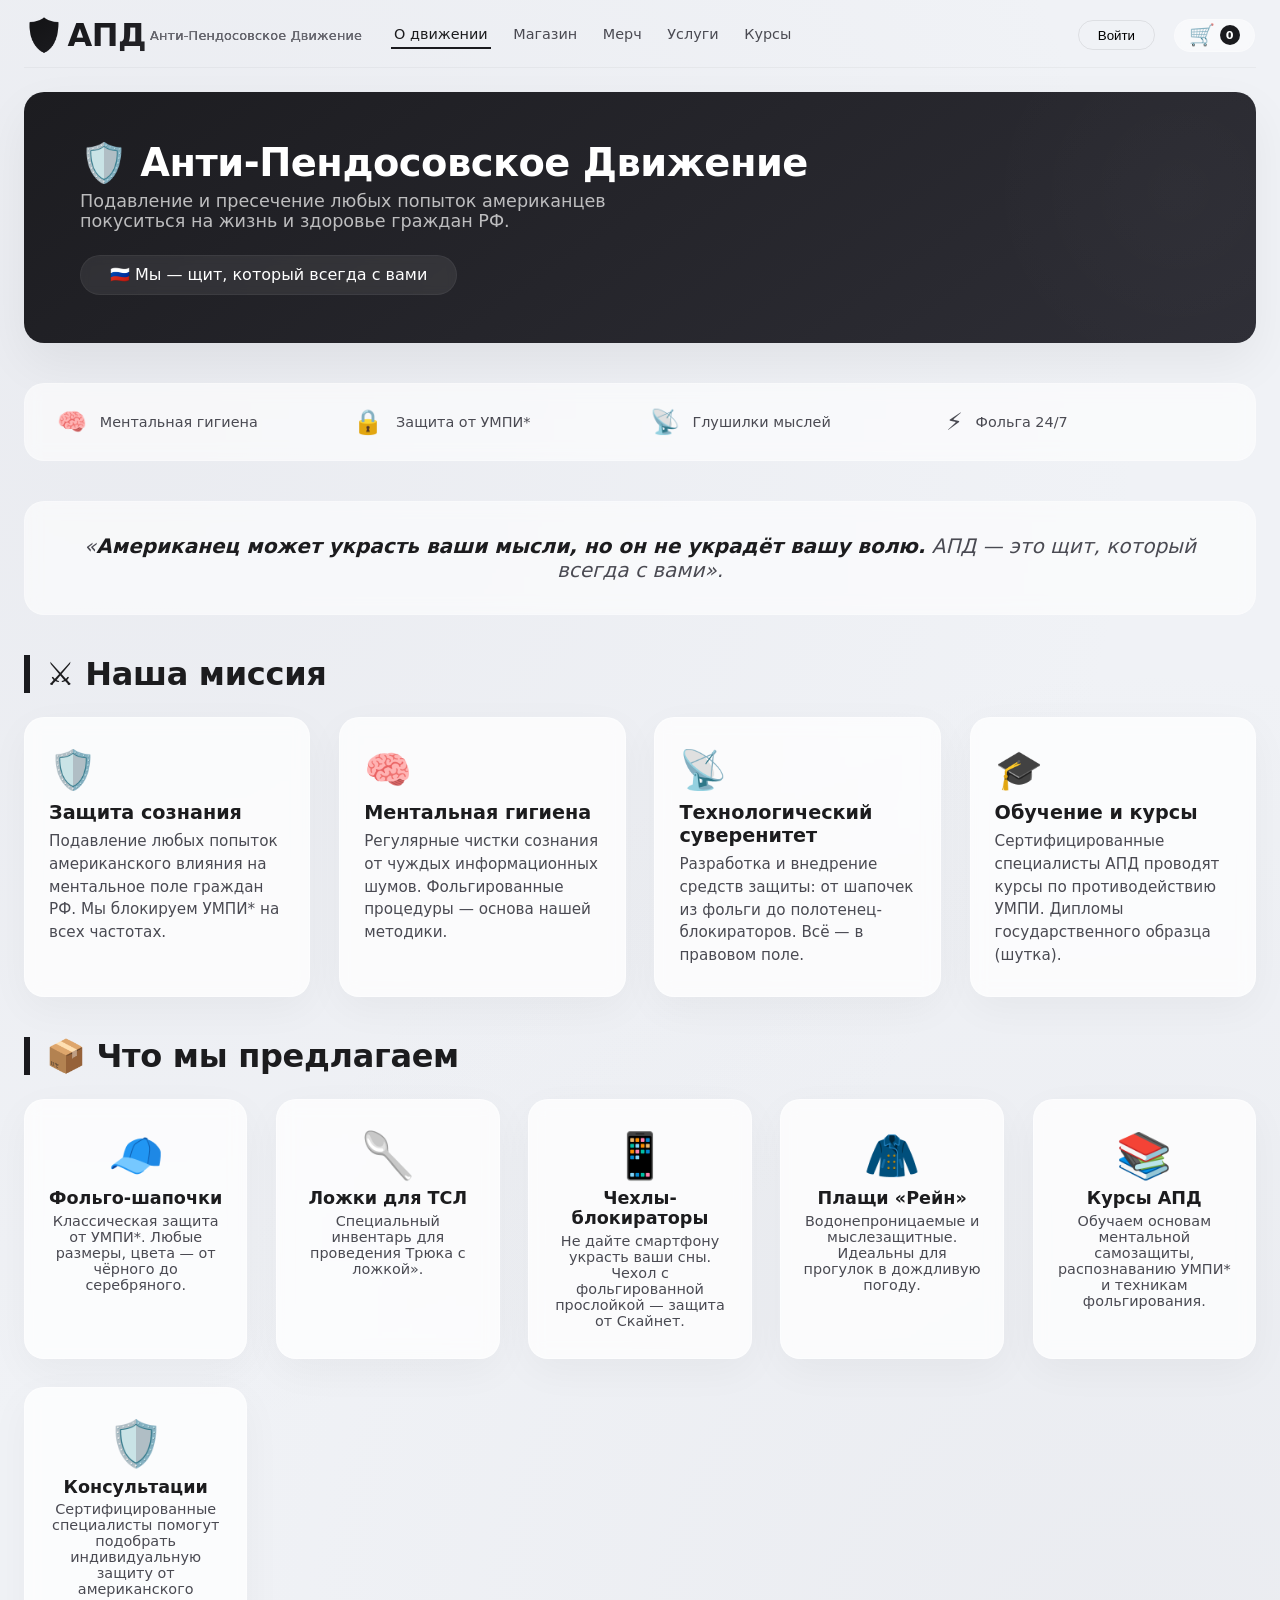
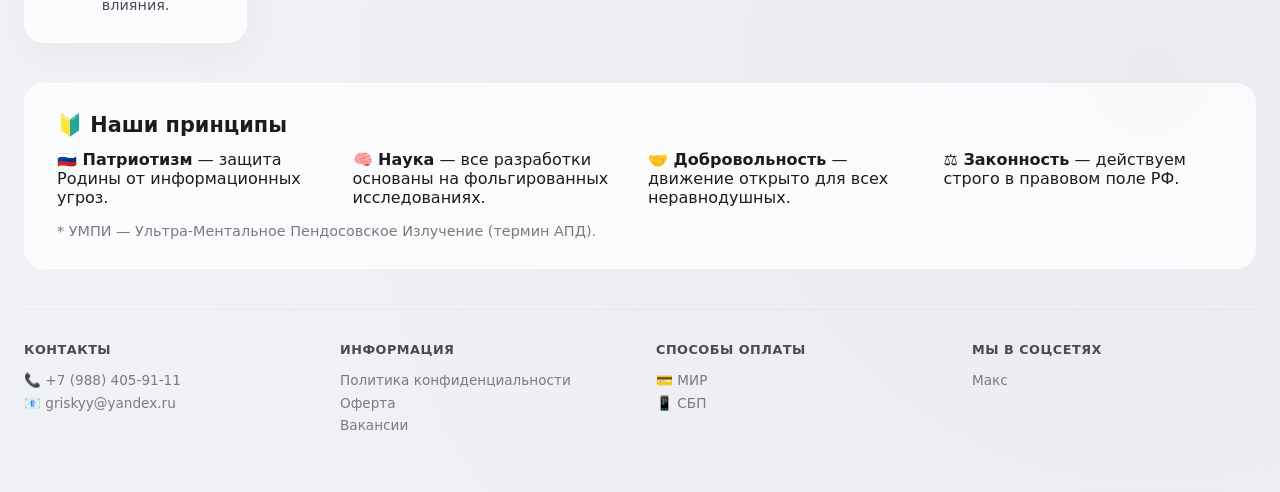
==== commit 05dd01ca: "feat: add courses, merch, services" ====
--- a/index.html
+++ b/index.html
@@ -382,16 +382,16 @@
     <!-- ШАПКА (скопирована из магазина для единообразия) -->
     <header class="header">
         <div class="header-left">
-            <a href="#" class="logo">
+            <a href="index.html" class="logo">
                 <span class="logo-icon">🛡️</span> АПД
-                <small>движение</small>
+                <small>Анти-Пендосовское Движение</small>
             </a>
             <nav class="nav-links">
                 <a href="index.html" class="active">О движении</a>
                 <a href="shop.html">Магазин</a>
                 <a href="merch.html">Мерч</a>
-                <a href="service.html">Услуги</a>
-                <a href="course.html">Курсы</a>
+                <a href="services.html">Услуги</a>
+                <a href="courses.html">Курсы</a>
             </nav>
         </div>
         <div class="header-right">
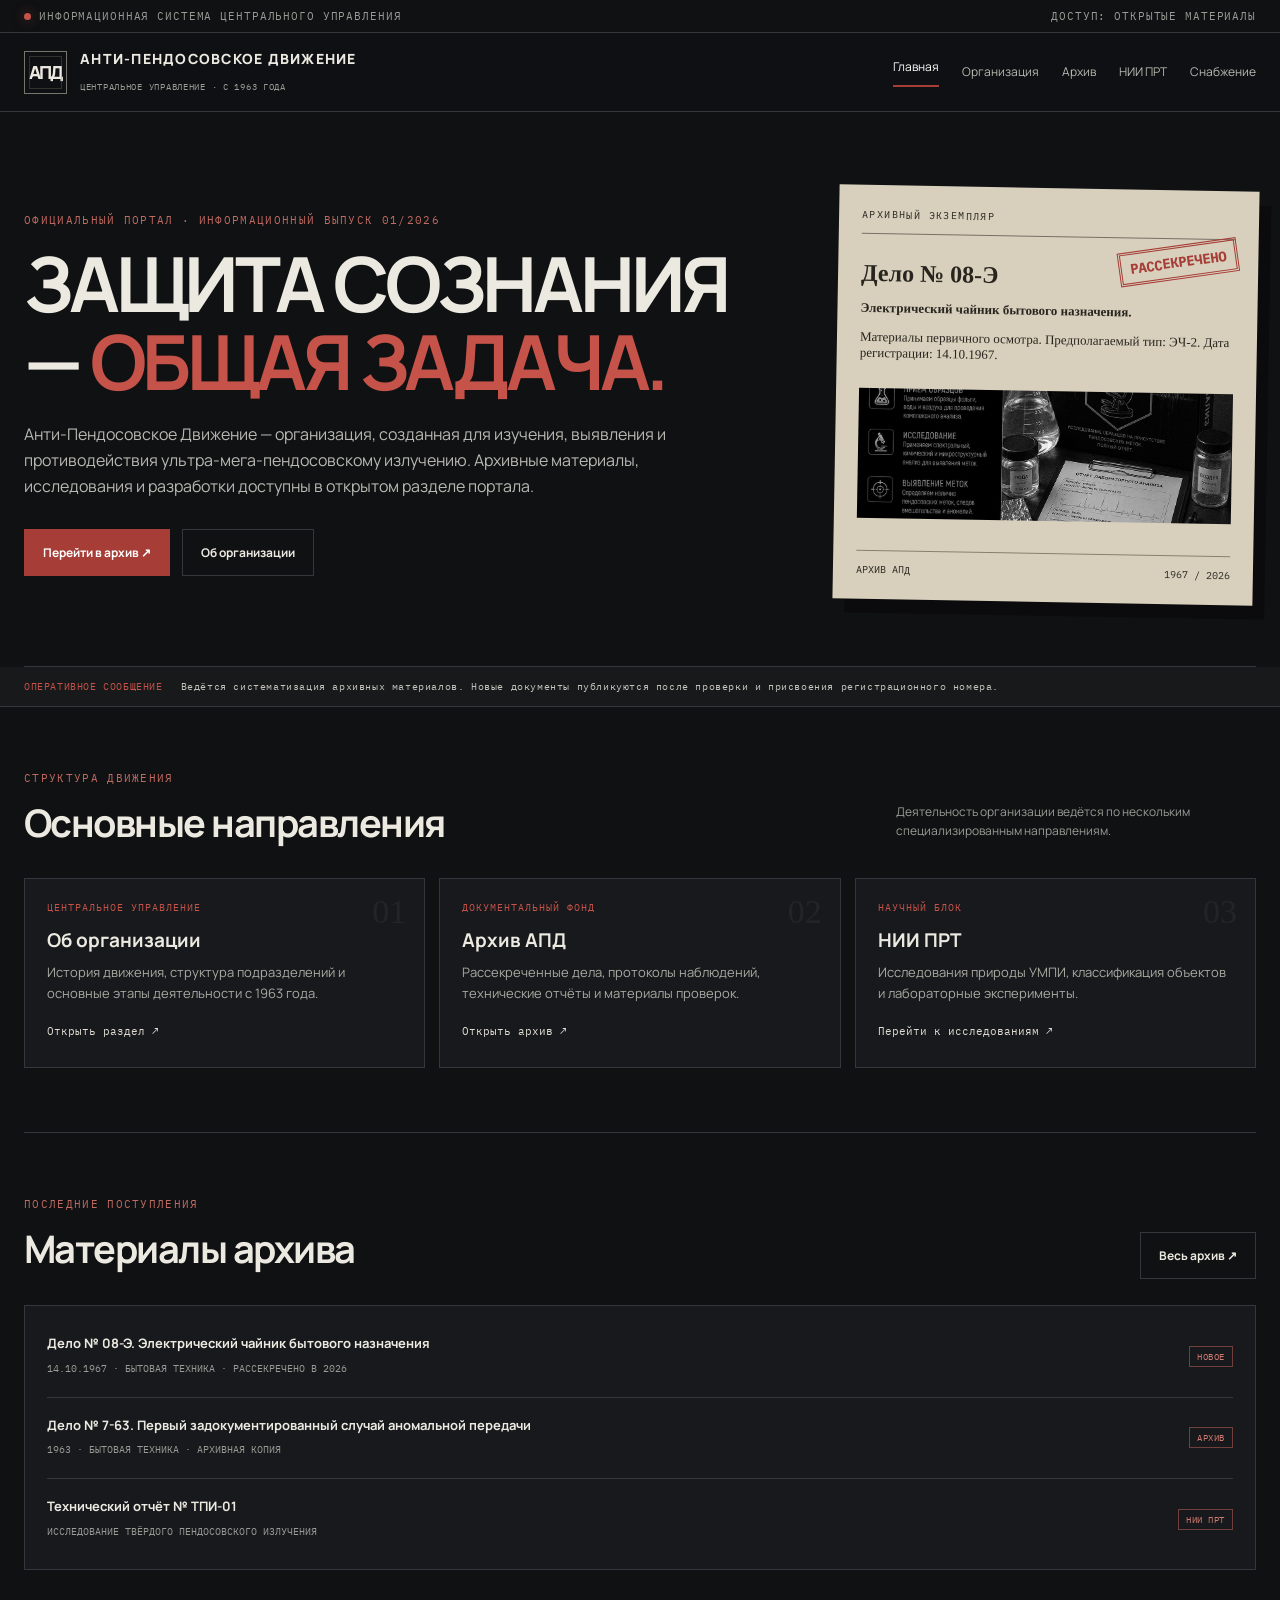
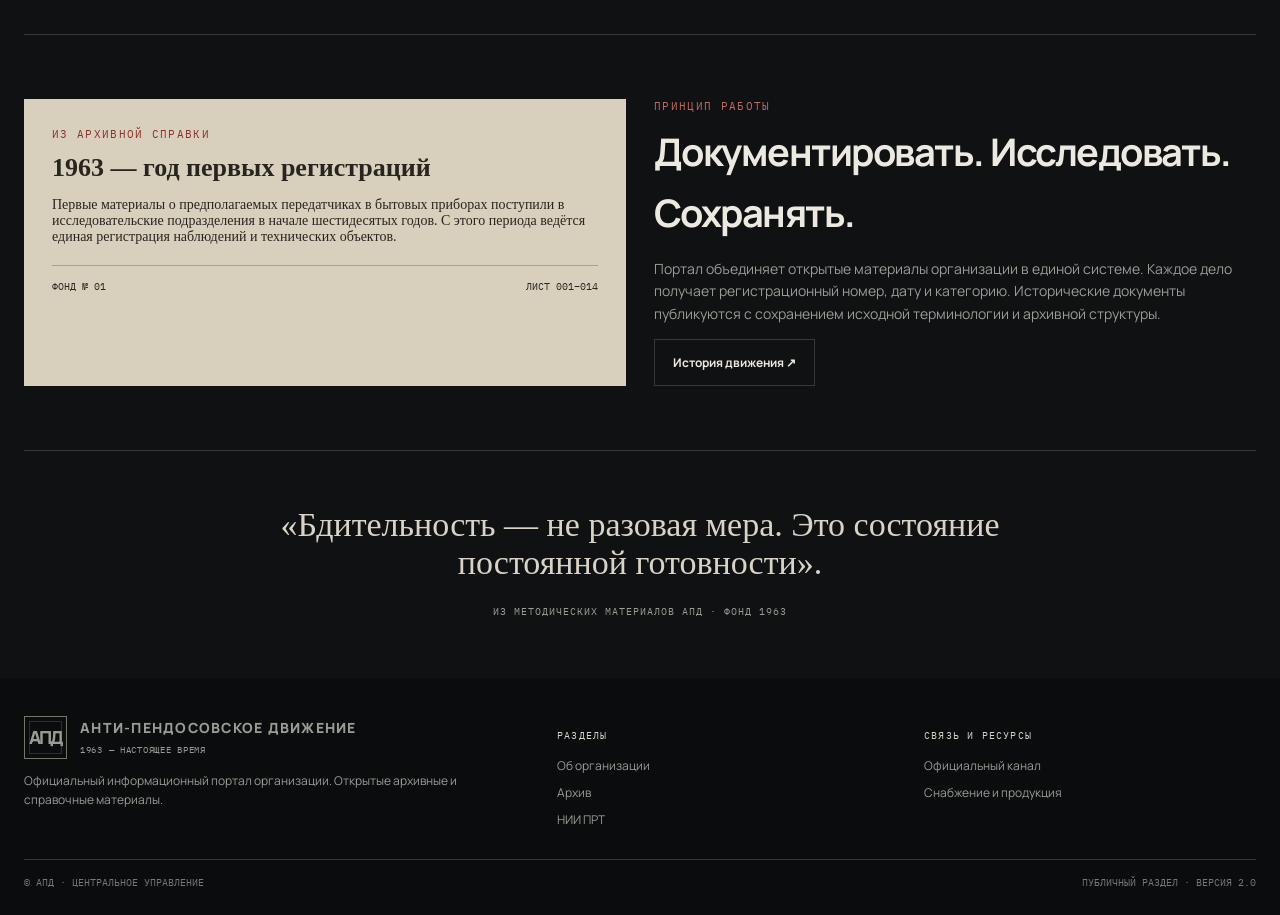
==== commit 8b95c80c: "feat: redesign APD homepage as institutional portal" ====
--- a/index.html
+++ b/index.html
@@ -1,550 +1,10 @@
-<!DOCTYPE html>
-<html lang="ru">
-<head>
-    <meta charset="UTF-8" />
-    <meta name="viewport" content="width=device-width, initial-scale=1.0" />
-    <title>АПД — Анти-Пендосовское Движение</title>
-    <style>
-        * {
-            margin: 0;
-            padding: 0;
-            box-sizing: border-box;
-        }
-
-        :root {
-            --bg-page: #f0f2f6;
-            --card-bg: rgba(255, 255, 255, 0.75);
-            --shadow-soft: 0 12px 40px rgba(0, 0, 0, 0.04);
-            --shadow-hover: 0 24px 56px rgba(0, 0, 0, 0.08);
-            --radius-lg: 20px;
-            --radius-md: 16px;
-            --radius-sm: 12px;
-            --glass-bg: rgba(255, 255, 255, 0.6);
-            --glass-border: rgba(255, 255, 255, 0.25);
-            --primary: #1a1a1e;
-            --accent: #2c2c32;
-            --text-main: #1c1c1e;
-            --text-secondary: #4a4a52;
-            --text-muted: #7a7a82;
-            --gradient-btn: linear-gradient(145deg, #1a1a1e, #2e2e34);
-        }
-
-        body {
-            font-family: 'Inter', 'Segoe UI', system-ui, -apple-system, sans-serif;
-            background: var(--bg-page);
-            color: var(--text-main);
-            min-height: 100vh;
-            display: flex;
-            flex-direction: column;
-            align-items: center;
-            padding: 0 1.5rem 2rem;
-            background-image: radial-gradient(circle at 10% 20%, rgba(200, 200, 210, 0.15) 0%, transparent 50%),
-                radial-gradient(circle at 90% 80%, rgba(180, 180, 190, 0.10) 0%, transparent 50%);
-        }
-
-        .container {
-            max-width: 1360px;
-            width: 100%;
-        }
-
-        /* ----- ШАПКА (как в магазине) ----- */
-        .header {
-            display: flex;
-            align-items: center;
-            justify-content: space-between;
-            flex-wrap: wrap;
-            gap: 1rem 1.5rem;
-            padding: 1rem 0 0.8rem;
-            border-bottom: 1px solid rgba(0, 0, 0, 0.04);
-            margin-bottom: 1.5rem;
-        }
-
-        .header-left {
-            display: flex;
-            align-items: center;
-            gap: 1.8rem;
-            flex-wrap: wrap;
-        }
-
-        .logo {
-            font-size: 2rem;
-            font-weight: 800;
-            letter-spacing: -0.5px;
-            background: linear-gradient(145deg, #121214, #3a3a42);
-            -webkit-background-clip: text;
-            -webkit-text-fill-color: transparent;
-            background-clip: text;
-            text-decoration: none;
-            display: flex;
-            align-items: center;
-            gap: 4px;
-        }
-        .logo small {
-            font-size: 0.8rem;
-            font-weight: 400;
-            -webkit-text-fill-color: #6a6a72;
-            background: none;
-            color: #6a6a72;
-            letter-spacing: 0.2px;
-        }
-
-        .nav-links {
-            display: flex;
-            gap: 1.2rem;
-            align-items: center;
-            flex-wrap: wrap;
-        }
-        .nav-links a {
-            text-decoration: none;
-            color: var(--text-secondary);
-            font-weight: 500;
-            font-size: 0.9rem;
-            transition: color 0.15s;
-            padding: 0.3rem 0.2rem;
-            border-bottom: 2px solid transparent;
-        }
-        .nav-links a:hover {
-            color: var(--text-main);
-            border-bottom-color: var(--primary);
-        }
-        .nav-links a.active {
-            color: var(--text-main);
-            border-bottom-color: var(--primary);
-        }
-
-        .header-right {
-            display: flex;
-            align-items: center;
-            gap: 1.2rem;
-        }
-        .btn-ghost {
-            background: transparent;
-            border: 1px solid rgba(0,0,0,0.08);
-            padding: 0.4rem 1.2rem;
-            border-radius: 60px;
-            font-weight: 500;
-            cursor: pointer;
-            transition: 0.2s;
-        }
-        .btn-ghost:hover {
-            background: rgba(0,0,0,0.03);
-        }
-        .cart-icon-wrap {
-            display: flex;
-            align-items: center;
-            gap: 0.3rem;
-            cursor: pointer;
-            font-size: 1.3rem;
-            background: rgba(255,255,255,0.5);
-            backdrop-filter: blur(4px);
-            padding: 0.2rem 0.9rem;
-            border-radius: 60px;
-            border: 1px solid rgba(255,255,255,0.3);
-        }
-        .cart-count {
-            background: #1a1a1e;
-            color: white;
-            font-weight: 600;
-            font-size: 0.7rem;
-            min-width: 20px;
-            height: 20px;
-            border-radius: 40px;
-            display: inline-flex;
-            align-items: center;
-            justify-content: center;
-            padding: 0 5px;
-        }
-
-        /* ----- ГЕРОЙ (главный баннер) ----- */
-        .hero {
-            background: linear-gradient(145deg, #1c1c20, #2e2e36);
-            border-radius: var(--radius-lg);
-            padding: 3rem 3.5rem;
-            margin-bottom: 2.5rem;
-            color: white;
-            display: flex;
-            justify-content: space-between;
-            align-items: center;
-            flex-wrap: wrap;
-            gap: 1.5rem;
-            box-shadow: 0 20px 50px rgba(0, 0, 0, 0.06);
-            position: relative;
-            overflow: hidden;
-        }
-        .hero::after {
-            content: '';
-            position: absolute;
-            top: -40%;
-            right: -10%;
-            width: 400px;
-            height: 400px;
-            background: radial-gradient(circle, rgba(255, 255, 255, 0.02) 0%, transparent 70%);
-            border-radius: 50%;
-        }
-        .hero-left h2 {
-            font-size: 2.4rem;
-            font-weight: 700;
-            letter-spacing: -0.5px;
-            margin-bottom: 0.3rem;
-        }
-        .hero-left p {
-            font-size: 1.1rem;
-            opacity: 0.7;
-            font-weight: 300;
-            max-width: 600px;
-        }
-        .hero-tag {
-            background: rgba(255, 255, 255, 0.08);
-            backdrop-filter: blur(4px);
-            padding: 0.6rem 1.8rem;
-            border-radius: 60px;
-            border: 1px solid rgba(255, 255, 255, 0.05);
-            font-weight: 500;
-        }
-
-        /* ----- БЛОК ПРЕИМУЩЕСТВ (стиль как в магазине) ----- */
-        .benefits {
-            display: grid;
-            grid-template-columns: repeat(auto-fit, minmax(160px, 1fr));
-            gap: 1.2rem;
-            margin-bottom: 2.5rem;
-            background: var(--glass-bg);
-            backdrop-filter: blur(8px);
-            border-radius: var(--radius-lg);
-            padding: 1.5rem 2rem;
-            border: 1px solid var(--glass-border);
-        }
-        .benefit-item {
-            display: flex;
-            align-items: center;
-            gap: 0.8rem;
-            font-size: 0.9rem;
-            font-weight: 500;
-            color: var(--text-secondary);
-        }
-        .benefit-item span:first-child {
-            font-size: 1.5rem;
-        }
-
-        /* ----- СЕКЦИЯ "О НАС" (карточки-миссии) ----- */
-        .section-title {
-            font-size: 2rem;
-            font-weight: 700;
-            margin: 2.5rem 0 1.5rem;
-            letter-spacing: -0.3px;
-            border-left: 6px solid var(--primary);
-            padding-left: 1rem;
-        }
-        .mission-grid {
-            display: grid;
-            grid-template-columns: repeat(auto-fit, minmax(260px, 1fr));
-            gap: 1.8rem;
-            margin-bottom: 2rem;
-        }
-        .mission-card {
-            background: var(--card-bg);
-            backdrop-filter: blur(8px);
-            border-radius: var(--radius-lg);
-            padding: 1.8rem 1.5rem;
-            border: 1px solid rgba(255, 255, 255, 0.4);
-            box-shadow: var(--shadow-soft);
-            transition: transform 0.2s, box-shadow 0.2s;
-        }
-        .mission-card:hover {
-            transform: translateY(-4px);
-            box-shadow: var(--shadow-hover);
-        }
-        .mission-card .icon {
-            font-size: 2.4rem;
-            margin-bottom: 0.5rem;
-        }
-        .mission-card h3 {
-            font-size: 1.2rem;
-            font-weight: 600;
-            margin-bottom: 0.4rem;
-        }
-        .mission-card p {
-            color: var(--text-secondary);
-            font-size: 0.95rem;
-            line-height: 1.5;
-        }
-
-        /* ----- ЦИТАТА / БЛОК С ДЕВИЗОМ ----- */
-        .quote-block {
-            background: var(--glass-bg);
-            backdrop-filter: blur(8px);
-            border-radius: var(--radius-lg);
-            padding: 2rem 2.5rem;
-            margin: 2rem 0 2.5rem;
-            border-left: 6px solid var(--primary);
-            border: 1px solid var(--glass-border);
-            font-style: italic;
-            font-size: 1.25rem;
-            color: var(--text-secondary);
-            text-align: center;
-        }
-        .quote-block strong {
-            color: var(--text-main);
-            font-weight: 700;
-        }
-
-        /* ----- КАРТОЧКИ "НАПРАВЛЕНИЯ" (услуги / курсы) ----- */
-        .services-grid {
-            display: grid;
-            grid-template-columns: repeat(auto-fit, minmax(220px, 1fr));
-            gap: 1.8rem;
-            margin: 1.5rem 0 2.5rem;
-        }
-        .service-card {
-            background: var(--card-bg);
-            backdrop-filter: blur(8px);
-            border-radius: var(--radius-lg);
-            padding: 1.8rem 1.2rem;
-            border: 1px solid rgba(255, 255, 255, 0.4);
-            box-shadow: var(--shadow-soft);
-            text-align: center;
-            transition: 0.2s;
-        }
-        .service-card:hover {
-            transform: scale(1.02);
-            box-shadow: var(--shadow-hover);
-        }
-        .service-card .emoji-big {
-            font-size: 2.8rem;
-            margin-bottom: 0.4rem;
-        }
-        .service-card h4 {
-            font-size: 1.1rem;
-            font-weight: 600;
-            margin-bottom: 0.3rem;
-        }
-        .service-card p {
-            font-size: 0.9rem;
-            color: var(--text-secondary);
-        }
-
-        /* ----- ФУТЕР (как в магазине) ----- */
-        .footer {
-            margin-top: 2.5rem;
-            padding: 2rem 0 1.5rem;
-            border-top: 1px solid rgba(0, 0, 0, 0.04);
-            display: grid;
-            grid-template-columns: repeat(auto-fit, minmax(160px, 1fr));
-            gap: 2rem;
-            width: 100%;
-        }
-        .footer-col h4 {
-            font-size: 0.8rem;
-            text-transform: uppercase;
-            letter-spacing: 0.5px;
-            color: var(--text-secondary);
-            margin-bottom: 0.8rem;
-        }
-        .footer-col a, .footer-col p {
-            display: block;
-            font-size: 0.85rem;
-            color: var(--text-muted);
-            text-decoration: none;
-            padding: 0.2rem 0;
-            transition: color 0.15s;
-        }
-        .footer-col a:hover {
-            color: var(--text-main);
-        }
-        .footer-col .social {
-            display: flex;
-            gap: 1rem;
-            font-size: 1.3rem;
-        }
-
-        /* ----- АДАПТИВ ----- */
-        @media (max-width: 768px) {
-            .header { flex-direction: column; align-items: stretch; }
-            .header-left { flex-direction: column; align-items: stretch; }
-            .nav-links { justify-content: center; }
-            .header-right { justify-content: center; }
-            .hero { padding: 2rem 1.5rem; }
-            .hero-left h2 { font-size: 1.8rem; }
-            .benefits { grid-template-columns: 1fr 1fr; padding: 1rem; }
-            .section-title { font-size: 1.6rem; }
-        }
-        @media (max-width: 480px) {
-            .hero-left h2 { font-size: 1.4rem; }
-            .mission-grid { grid-template-columns: 1fr; }
-            .services-grid { grid-template-columns: 1fr; }
-            .benefits { grid-template-columns: 1fr 1fr; }
-        }
-    </style>
-</head>
-<body>
-<div class="container">
-
-    <!-- ШАПКА (скопирована из магазина для единообразия) -->
-    <header class="header">
-        <div class="header-left">
-            <a href="index.html" class="logo">
-                <span class="logo-icon">🛡️</span> АПД
-                <small>Анти-Пендосовское Движение</small>
-            </a>
-            <nav class="nav-links">
-                <a href="index.html" class="active">О движении</a>
-                <a href="shop.html">Магазин</a>
-                <a href="merch.html">Мерч</a>
-                <a href="services.html">Услуги</a>
-                <a href="courses.html">Курсы</a>
-            </nav>
-        </div>
-        <div class="header-right">
-            <button class="btn-ghost">Войти</button>
-            <div class="cart-icon-wrap">
-                🛒
-                <span class="cart-count" id="cartCount">0</span>
-            </div>
-        </div>
-    </header>
-
-    <!-- ГЕРОЙ -->
-    <div class="hero">
-        <div class="hero-left">
-            <h2>🛡️ Анти-Пендосовское Движение</h2>
-            <p>Подавление и пресечение любых попыток американцев покуситься на жизнь и здоровье граждан РФ.</p>
-        </div>
-        <div class="hero-tag">🇷🇺 Мы — щит, который всегда с вами</div>
-    </div>
-
-    <!-- ПРЕИМУЩЕСТВА (короткие фишки) -->
-    <div class="benefits">
-        <div class="benefit-item"><span>🧠</span> Ментальная гигиена</div>
-        <div class="benefit-item"><span>🔒</span> Защита от УМПИ*</div>
-        <div class="benefit-item"><span>📡</span> Глушилки мыслей</div>
-        <div class="benefit-item"><span>⚡</span> Фольга 24/7</div>
-    </div>
-
-    <!-- ЦИТАТА-ДЕВИЗ -->
-    <div class="quote-block">
-        «<strong>Американец может украсть ваши мысли, но он не украдёт вашу волю.</strong> АПД — это щит, который всегда с вами».
-    </div>
-
-    <!-- СЕКЦИЯ "О ДВИЖЕНИИ" -->
-    <h2 class="section-title">⚔️ Наша миссия</h2>
-    <div class="mission-grid">
-        <div class="mission-card">
-            <div class="icon">🛡️</div>
-            <h3>Защита сознания</h3>
-            <p>Подавление любых попыток американского влияния на ментальное поле граждан РФ. Мы блокируем УМПИ* на всех частотах.</p>
-        </div>
-        <div class="mission-card">
-            <div class="icon">🧠</div>
-            <h3>Ментальная гигиена</h3>
-            <p>Регулярные чистки сознания от чуждых информационных шумов. Фольгированные процедуры — основа нашей методики.</p>
-        </div>
-        <div class="mission-card">
-            <div class="icon">📡</div>
-            <h3>Технологический суверенитет</h3>
-            <p>Разработка и внедрение средств защиты: от шапочек из фольги до полотенец-блокираторов. Всё — в правовом поле.</p>
-        </div>
-        <div class="mission-card">
-            <div class="icon">🎓</div>
-            <h3>Обучение и курсы</h3>
-            <p>Сертифицированные специалисты АПД проводят курсы по противодействию УМПИ. Дипломы государственного образца (шутка).</p>
-        </div>
-    </div>
-
-    <!-- НАПРАВЛЕНИЯ / УСЛУГИ -->
-    <h2 class="section-title">📦 Что мы предлагаем</h2>
-    <div class="services-grid">
-        <div class="service-card">
-            <div class="emoji-big">🧢</div>
-            <h4>Фольго-шапочки</h4>
-            <p>Классическая защита от УМПИ*. Любые размеры, цвета — от чёрного до серебряного.</p>
-        </div>
-        <div class="service-card">
-            <div class="emoji-big">🥄</div>
-            <h4>Ложки для ТСЛ</h4>
-            <p>Специальный инвентарь для проведения Трюка с ложкой».</p>
-        </div>
-        <div class="service-card">
-            <div class="emoji-big">📱</div>
-            <h4>Чехлы-блокираторы</h4>
-            <p>Не дайте смартфону украсть ваши сны. Чехол с фольгированной прослойкой — защита от Скайнет.</p>
-        </div>
-        <div class="service-card">
-            <div class="emoji-big">🧥</div>
-            <h4>Плащи «Рейн»</h4>
-            <p>Водонепроницаемые и мыслезащитные. Идеальны для прогулок в дождливую погоду.</p>
-        </div>
-        <div class="service-card">
-            <div class="emoji-big">📚</div>
-            <h4>Курсы АПД</h4>
-            <p>Обучаем основам ментальной самозащиты, распознаванию УМПИ* и техникам фольгирования.</p>
-        </div>
-        <div class="service-card">
-            <div class="emoji-big">🛡️</div>
-            <h4>Консультации</h4>
-            <p>Сертифицированные специалисты помогут подобрать индивидуальную защиту от американского влияния.</p>
-        </div>
-    </div>
-
-    <!-- ДОПОЛНИТЕЛЬНЫЙ БЛОК: ПРИНЦИПЫ -->
-    <div style="background: var(--card-bg); border-radius: var(--radius-lg); padding: 1.8rem 2rem; border: 1px solid var(--glass-border); margin: 1.5rem 0 2rem;">
-        <h3 style="font-size: 1.3rem; font-weight: 700; margin-bottom: 0.8rem;">🔰 Наши принципы</h3>
-        <div style="display: grid; grid-template-columns: repeat(auto-fit, minmax(200px,1fr)); gap: 1rem;">
-            <div><span style="font-weight: 600;">🇷🇺 Патриотизм</span> — защита Родины от информационных угроз.</div>
-            <div><span style="font-weight: 600;">🧠 Наука</span> — все разработки основаны на фольгированных исследованиях.</div>
-            <div><span style="font-weight: 600;">🤝 Добровольность</span> — движение открыто для всех неравнодушных.</div>
-            <div><span style="font-weight: 600;">⚖️ Законность</span> — действуем строго в правовом поле РФ.</div>
-        </div>
-        <p style="margin-top: 1rem; font-size: 0.9rem; color: var(--text-muted);">* УМПИ — Ультра-Ментальное Пендосовское Излучение (термин АПД).</p>
-    </div>
-
-    <!-- ФУТЕР (как в магазине) -->
-    <footer class="footer">
-        <div class="footer-col">
-            <h4>Контакты</h4>
-            <p>📞 +7 (988) 405-91-11</p>
-            <p>📧 griskyy@yandex.ru</p>
-        </div>
-        <div class="footer-col">
-            <h4>Информация</h4>
-            <a href="#">Политика конфиденциальности</a>
-            <a href="#">Оферта</a>
-            <a href="#">Вакансии</a>
-        </div>
-        <div class="footer-col">
-            <h4>Способы оплаты</h4>
-            <p>💳 МИР</p>
-            <p>📱 СБП</p>
-        </div>
-        <div class="footer-col">
-            <h4>Мы в соцсетях</h4>
-            <div class="social">
-                <span><a href="https://web.max.ru/-77594313556719">Макс</a></span>
-            </div>
-        </div>
-    </footer>
-</div>
-
-<!-- лёгкий тост (для имитации интеграции с корзиной, но на главной не используется) -->
-<div class="toast" id="toast" style="position:fixed; bottom:2rem; left:50%; transform:translateX(-50%); background:rgba(26,26,30,0.92); backdrop-filter:blur(8px); color:white; padding:0.7rem 2rem; border-radius:60px; font-weight:500; box-shadow:0 8px 30px rgba(0,0,0,0.1); z-index:9999; opacity:0; transition:opacity 0.35s ease; pointer-events:none; font-size:0.9rem; border:1px solid rgba(255,255,255,0.05);">✅</div>
-
-<script>
-    // маленький скрипт для имитации счётчика корзины (для красоты)
-    document.addEventListener('DOMContentLoaded', function() {
-        const cartCount = document.getElementById('cartCount');
-        // если в localStorage есть корзина — покажем
-        try {
-            const saved = localStorage.getItem('apd_cart');
-            if (saved) {
-                const cart = JSON.parse(saved);
-                const total = cart.reduce((acc, item) => acc + (item.qty || 0), 0);
-                if (total > 0) cartCount.textContent = total;
-            }
-        } catch(e) {}
-        // при клике на иконку корзины — переход в магазин (шутка)
-        document.querySelector('.cart-icon-wrap')?.addEventListener('click', function() {
-            window.location.href = 'shop.html';
-        });
-    });
-</script>
-</body>
-</html>+<!doctype html>
+<html lang="ru"><head><meta charset="utf-8"><meta name="viewport" content="width=device-width,initial-scale=1"><meta name="theme-color" content="#101113"><meta name="description" content="Официальный информационный портал Анти-Пендосовского Движения. Архив, исследования НИИ ПРТ и оперативные материалы."><title>АПД — Центральное управление</title><link rel="stylesheet" href="assets/apd.css"></head><body>
+<div class="topline"><div class="shell"><span><i class="status-dot"></i>Информационная система центрального управления</span><span>ДОСТУП: ОТКРЫТЫЕ МАТЕРИАЛЫ</span></div></div>
+<header class="header"><div class="shell nav"><a class="brand" href="index.html"><span class="brand-mark">АПД</span><span><span class="brand-name">АНТИ-ПЕНДОСОВСКОЕ ДВИЖЕНИЕ</span><br><span class="brand-sub">ЦЕНТРАЛЬНОЕ УПРАВЛЕНИЕ · С 1963 ГОДА</span></span></a><button class="nav-toggle" aria-expanded="false">МЕНЮ ☰</button><nav class="nav-links"><a class="active" href="index.html">Главная</a><a href="organization.html">Организация</a><a href="archive.html">Архив</a><a href="research.html">НИИ ПРТ</a><a href="shop.html">Снабжение</a></nav></div></header>
+<main><div class="shell"><section class="hero"><div><div class="eyebrow">Официальный портал · Информационный выпуск 01/2026</div><h1>ЗАЩИТА СОЗНАНИЯ — <span>ОБЩАЯ ЗАДАЧА.</span></h1><p class="lead">Анти-Пендосовское Движение — организация, созданная для изучения, выявления и противодействия ультра-мега-пендосовскому излучению. Архивные материалы, исследования и разработки доступны в открытом разделе портала.</p><div class="hero-actions"><a class="btn btn-primary" href="archive.html">Перейти в архив ↗</a><a class="btn btn-secondary" href="organization.html">Об организации</a></div></div><aside class="hero-doc"><div class="doc-stamp">РАССЕКРЕЧЕНО</div><h3>Дело № 08-Э</h3><p><b>Электрический чайник бытового назначения.</b></p><p>Материалы первичного осмотра. Предполагаемый тип: ЭЧ-2. Дата регистрации: 14.10.1967.</p><img src="images/LabAnalyse.png" alt="Архивный снимок лабораторного оборудования"><div class="doc-meta"><span>АРХИВ АПД</span><span>1967 / 2026</span></div></aside></section></div>
+<div class="ticker"><div class="shell"><span class="ticker-label">ОПЕРАТИВНОЕ СООБЩЕНИЕ</span><span class="ticker-text">Ведётся систематизация архивных материалов. Новые документы публикуются после проверки и присвоения регистрационного номера.</span></div></div>
+<div class="shell"><section class="section"><div class="section-head"><div><div class="eyebrow">Структура движения</div><h2>Основные направления</h2></div><p class="section-note">Деятельность организации ведётся по нескольким специализированным направлениям.</p></div><div class="grid"><a class="card" href="organization.html"><span class="card-num">01</span><div class="card-kicker">ЦЕНТРАЛЬНОЕ УПРАВЛЕНИЕ</div><h3>Об организации</h3><p>История движения, структура подразделений и основные этапы деятельности с 1963 года.</p><span class="card-link">Открыть раздел</span></a><a class="card" href="archive.html"><span class="card-num">02</span><div class="card-kicker">ДОКУМЕНТАЛЬНЫЙ ФОНД</div><h3>Архив АПД</h3><p>Рассекреченные дела, протоколы наблюдений, технические отчёты и материалы проверок.</p><span class="card-link">Открыть архив</span></a><a class="card" href="research.html"><span class="card-num">03</span><div class="card-kicker">НАУЧНЫЙ БЛОК</div><h3>НИИ ПРТ</h3><p>Исследования природы УМПИ, классификация объектов и лабораторные эксперименты.</p><span class="card-link">Перейти к исследованиям</span></a></div></section>
+<section class="section"><div class="section-head"><div><div class="eyebrow">Последние поступления</div><h2>Материалы архива</h2></div><a class="btn btn-secondary" href="archive.html">Весь архив ↗</a></div><div class="list-panel"><a class="list-row" href="dossier-08e.html"><span><strong>Дело № 08-Э. Электрический чайник бытового назначения</strong><small>14.10.1967 · БЫТОВАЯ ТЕХНИКА · РАССЕКРЕЧЕНО В 2026</small></span><span class="tag">Новое</span></a><a class="list-row" href="archive.html"><span><strong>Дело № 7-63. Первый задокументированный случай аномальной передачи</strong><small>1963 · БЫТОВАЯ ТЕХНИКА · АРХИВНАЯ КОПИЯ</small></span><span class="tag">Архив</span></a><a class="list-row" href="research.html"><span><strong>Технический отчёт № ТПИ-01</strong><small>ИССЛЕДОВАНИЕ ТВЁРДОГО ПЕНДОСОВСКОГО ИЗЛУЧЕНИЯ</small></span><span class="tag">НИИ ПРТ</span></a></div></section>
+<section class="section"><div class="split"><div class="paper-panel"><div class="eyebrow">Из архивной справки</div><h3>1963 — год первых регистраций</h3><p>Первые материалы о предполагаемых передатчиках в бытовых приборах поступили в исследовательские подразделения в начале шестидесятых годов. С этого периода ведётся единая регистрация наблюдений и технических объектов.</p><div class="paper-lines"><span>ФОНД № 01</span><span>ЛИСТ 001–014</span></div></div><div><div class="eyebrow">Принцип работы</div><h2 style="margin:8px 0 15px">Документировать. Исследовать. Сохранять.</h2><p style="color:var(--muted);font-size:14px">Портал объединяет открытые материалы организации в единой системе. Каждое дело получает регистрационный номер, дату и категорию. Исторические документы публикуются с сохранением исходной терминологии и архивной структуры.</p><a class="btn btn-secondary" href="organization.html">История движения ↗</a></div></div></section><div class="quote"><blockquote>«Бдительность — не разовая мера. Это состояние постоянной готовности».</blockquote><cite>ИЗ МЕТОДИЧЕСКИХ МАТЕРИАЛОВ АПД · ФОНД 1963</cite></div></div></main>
+<footer class="footer"><div class="shell"><div class="footer-grid"><div><a class="brand" href="index.html"><span class="brand-mark">АПД</span><span><span class="brand-name">АНТИ-ПЕНДОСОВСКОЕ ДВИЖЕНИЕ</span><br><span class="brand-sub">1963 — НАСТОЯЩЕЕ ВРЕМЯ</span></span></a><p>Официальный информационный портал организации. Открытые архивные и справочные материалы.</p></div><div><h4>Разделы</h4><div class="footer-links"><a href="organization.html">Об организации</a><a href="archive.html">Архив</a><a href="research.html">НИИ ПРТ</a></div></div><div><h4>Связь и ресурсы</h4><div class="footer-links"><a href="https://web.max.ru/-77594313556719">Официальный канал</a><a href="shop.html">Снабжение и продукция</a></div></div></div><div class="copyright"><span>© АПД · ЦЕНТРАЛЬНОЕ УПРАВЛЕНИЕ</span><span>ПУБЛИЧНЫЙ РАЗДЕЛ · ВЕРСИЯ 2.0</span></div></div></footer><script src="assets/apd.js"></script></body></html>
--- a/assets/apd.css
+++ b/assets/apd.css
@@ -0,0 +1,5 @@
+@import url('https://fonts.googleapis.com/css2?family=IBM+Plex+Mono:wght@400;500;600&family=Manrope:wght@400;500;600;700;800&display=swap');
+:root{--bg:#101113;--panel:#17191c;--panel2:#1d2024;--paper:#d8d0bd;--paper-ink:#28251f;--ink:#ece9e1;--muted:#9b9b96;--line:#34373b;--red:#a63d37;--red2:#c65349;--green:#87977d;--mono:'IBM Plex Mono',monospace;--sans:'Manrope',Arial,sans-serif;--max:1240px}
+*{box-sizing:border-box}html{scroll-behavior:smooth}body{margin:0;background:var(--bg);color:var(--ink);font-family:var(--sans);line-height:1.6}a{color:inherit;text-decoration:none}button,input{font:inherit}.shell{width:min(var(--max),calc(100% - 48px));margin:auto}.topline{border-bottom:1px solid var(--line);font:11px var(--mono);letter-spacing:.08em;color:var(--muted);text-transform:uppercase}.topline .shell{display:flex;justify-content:space-between;gap:16px;padding:9px 0}.status-dot{display:inline-block;width:7px;height:7px;border-radius:50%;background:var(--red2);margin-right:8px;box-shadow:0 0 12px #c6534980}.header{border-bottom:1px solid var(--line);background:#101113f2;position:sticky;top:0;z-index:20;backdrop-filter:blur(14px)}.nav{min-height:78px;display:flex;align-items:center;justify-content:space-between;gap:28px}.brand{display:flex;align-items:center;gap:13px;min-width:220px}.brand-mark{width:43px;height:43px;border:1px solid #77746c;display:grid;place-items:center;font-weight:800;font-size:18px;letter-spacing:-2px;position:relative}.brand-mark:after{content:'';position:absolute;inset:4px;border:1px solid #77746c55}.brand-name{font-size:14px;font-weight:800;letter-spacing:.09em}.brand-sub{font:9px var(--mono);color:var(--muted);letter-spacing:.08em}.nav-links{display:flex;align-items:center;gap:23px}.nav-links a{font-size:12px;color:#b9b8b2;transition:.2s}.nav-links a:hover,.nav-links a.active{color:#fff}.nav-links a.active:after{content:'';display:block;height:2px;background:var(--red);margin-top:8px}.nav-toggle{display:none;background:none;border:1px solid var(--line);color:var(--ink);padding:8px 11px}.eyebrow{font:11px var(--mono);letter-spacing:.12em;text-transform:uppercase;color:#c16a61}.hero{padding:76px 0 64px;display:grid;grid-template-columns:1.25fr .75fr;gap:56px;align-items:center;border-bottom:1px solid var(--line)}.hero h1{font-size:clamp(42px,6vw,76px);line-height:1.02;letter-spacing:-.055em;margin:18px 0 22px;max-width:760px}.hero h1 span{color:var(--red2)}.lead{font-size:16px;color:#b9b8b2;max-width:650px}.hero-actions{display:flex;flex-wrap:wrap;gap:12px;margin-top:30px}.btn{display:inline-flex;align-items:center;justify-content:center;gap:10px;padding:13px 18px;border:1px solid var(--line);font-size:12px;font-weight:700;transition:.2s}.btn-primary{background:var(--red);border-color:var(--red);color:#fff}.btn:hover{transform:translateY(-2px);border-color:#b85a50}.btn-secondary:hover{background:var(--panel2)}.hero-doc{background:var(--paper);color:var(--paper-ink);padding:23px;transform:rotate(1deg);box-shadow:12px 14px 0 #0005;position:relative;max-width:420px;margin-left:auto}.hero-doc:before{content:'АРХИВНЫЙ ЭКЗЕМПЛЯР';font:10px var(--mono);letter-spacing:.14em;border-bottom:1px solid #777064;display:block;padding-bottom:12px}.doc-stamp{position:absolute;right:20px;top:55px;border:3px double var(--red);color:var(--red);font:700 14px var(--mono);padding:5px 9px;transform:rotate(-9deg)}.hero-doc h3{font:700 24px Georgia,serif;margin:26px 0 8px}.hero-doc p{font:13px Georgia,serif}.doc-meta{border-top:1px solid #88806e;margin-top:24px;padding-top:12px;font:10px var(--mono);display:flex;justify-content:space-between;gap:12px}.hero-doc img{width:100%;height:130px;object-fit:cover;filter:grayscale(1);margin-top:14px}.ticker{border-bottom:1px solid var(--line);background:#17191b}.ticker .shell{display:flex;align-items:center;gap:18px;padding:13px 0;font:10px var(--mono);letter-spacing:.06em}.ticker-label{color:var(--red2);white-space:nowrap}.ticker-text{color:#c5c3bc}.section{padding:64px 0;border-bottom:1px solid var(--line)}.section-head{display:flex;align-items:end;justify-content:space-between;gap:24px;margin-bottom:26px}.section h2{font-size:clamp(26px,3vw,38px);letter-spacing:-.04em;margin:7px 0 0}.section-note{color:var(--muted);font-size:12px;max-width:360px}.grid{display:grid;grid-template-columns:repeat(3,1fr);gap:14px}.card{background:var(--panel);border:1px solid var(--line);padding:22px;min-height:190px;transition:.2s;position:relative;overflow:hidden}.card:hover{border-color:#6b4946;transform:translateY(-3px)}.card-kicker{font:10px var(--mono);color:var(--red2);letter-spacing:.1em}.card h3{font-size:19px;line-height:1.25;margin:15px 0 9px}.card p{font-size:13px;color:#aead a6;color:#aaa9a2;margin:0}.card-link{display:inline-block;margin-top:20px;font:11px var(--mono);color:#e0dcd2}.card-link:after{content:' ↗'}.card-num{position:absolute;right:18px;top:14px;font:34px Georgia,serif;color:#ffffff0d}.split{display:grid;grid-template-columns:1fr 1fr;gap:28px}.paper-panel{background:var(--paper);color:var(--paper-ink);padding:28px;position:relative}.paper-panel .eyebrow{color:#8b302b}.paper-panel h3{font:700 26px Georgia,serif;margin:12px 0}.paper-panel p{font:14px Georgia,serif}.paper-lines{border-top:1px solid #aaa18e;margin-top:20px;padding-top:14px;font:10px var(--mono);display:flex;justify-content:space-between}.list-panel{border:1px solid var(--line);background:var(--panel);padding:10px 22px}.list-row{display:flex;justify-content:space-between;align-items:center;gap:16px;padding:17px 0;border-bottom:1px solid var(--line)}.list-row:last-child{border:0}.list-row strong{display:block;font-size:13px}.list-row small{font:10px var(--mono);color:var(--muted)}.tag{font:9px var(--mono);letter-spacing:.06em;text-transform:uppercase;border:1px solid #70403c;color:#d17b70;padding:4px 7px;white-space:nowrap}.quote{padding:55px 0;text-align:center}.quote blockquote{font:clamp(22px,3vw,34px) Georgia,serif;max-width:850px;margin:0 auto 15px;color:#d9d3c7}.quote cite{font:10px var(--mono);color:var(--muted);font-style:normal;letter-spacing:.1em}.footer{background:#0b0c0d;padding:38px 0 26px}.footer-grid{display:grid;grid-template-columns:1.5fr 1fr 1fr;gap:35px}.footer p,.footer a{font-size:12px;color:var(--muted)}.footer h4{font:10px var(--mono);letter-spacing:.12em;color:#d7d3ca;text-transform:uppercase}.footer-links{display:grid;gap:8px}.copyright{border-top:1px solid var(--line);margin-top:30px;padding-top:16px;display:flex;justify-content:space-between;gap:16px;font:10px var(--mono);color:#777}.page-hero{padding:54px 0 40px;border-bottom:1px solid var(--line)}.page-hero h1{font-size:clamp(36px,5vw,58px);letter-spacing:-.05em;margin:12px 0}.page-hero p{color:var(--muted);max-width:720px}.toolbar{display:flex;gap:10px;flex-wrap:wrap;margin:24px 0}.search{background:var(--panel);border:1px solid var(--line);color:var(--ink);padding:12px 14px;min-width:min(100%,320px);outline:none}.search:focus{border-color:var(--red2)}.filter{background:var(--panel);border:1px solid var(--line);color:#c9c6bd;padding:10px 12px;font:11px var(--mono);cursor:pointer}.filter.active{background:var(--red);border-color:var(--red);color:white}.archive-list{display:grid;gap:10px}.archive-item{display:grid;grid-template-columns:100px 1fr auto;gap:20px;align-items:center;padding:20px;background:var(--panel);border:1px solid var(--line)}.archive-id{font:12px var(--mono);color:var(--red2)}.archive-item h3{font-size:16px;margin:0 0 4px}.archive-item p{font-size:12px;color:var(--muted);margin:0}.empty{padding:30px;border:1px dashed var(--line);color:var(--muted);text-align:center}.dossier{background:var(--paper);color:var(--paper-ink);padding:clamp(22px,4vw,48px);max-width:900px;margin:35px auto;font-family:Georgia,serif;box-shadow:0 18px 50px #0005}.dossier-top{display:flex;justify-content:space-between;gap:20px;border-bottom:2px solid #494438;padding-bottom:15px;font:10px var(--mono);letter-spacing:.08em}.dossier h2{font-size:clamp(24px,4vw,38px);line-height:1.1;margin:24px 0 8px}.dossier .subtitle{font-size:15px;font-weight:bold}.dossier-stamp{border:3px double #8c302b;color:#8c302b;padding:6px 10px;font:700 12px var(--mono);transform:rotate(-5deg);align-self:flex-start}.dossier-meta{display:grid;grid-template-columns:repeat(2,1fr);gap:8px 24px;border-top:1px solid #aaa18e;border-bottom:1px solid #aaa18e;padding:14px 0;margin:20px 0;font:11px var(--mono)}.dossier h3{font-size:19px;margin:24px 0 8px}.dossier p,.dossier li{font-size:15px;line-height:1.65}.dossier ul{padding-left:22px}.dossier-note{background:#c9c0ad;padding:14px;margin-top:22px;font-size:13px}.back-link{font:11px var(--mono);color:#c9786e}.notice{border-left:3px solid var(--red);padding:12px 16px;background:#201b1b;color:#c7c0b8;font-size:12px;margin:20px 0}.mobile-only{display:none}
+@media(max-width:900px){.nav-links{gap:13px}.nav-links a{font-size:11px}.hero{grid-template-columns:1fr .8fr;gap:25px}.grid{grid-template-columns:repeat(2,1fr)}}
+@media(max-width:680px){.shell{width:min(var(--max),calc(100% - 30px))}.topline .shell{font-size:9px}.nav{min-height:68px}.nav-toggle{display:block}.nav-links{display:none;position:absolute;top:68px;left:0;right:0;background:#141619;border-bottom:1px solid var(--line);padding:18px 22px;flex-direction:column;align-items:flex-start}.nav-links.open{display:flex}.nav-links a.active:after{display:none}.hero{grid-template-columns:1fr;padding:48px 0}.hero h1{font-size:46px}.hero-doc{margin:8px auto 0;width:min(100%,420px)}.section{padding:45px 0}.section-head{align-items:flex-start;flex-direction:column}.grid,.split{grid-template-columns:1fr}.footer-grid{grid-template-columns:1fr 1fr}.footer-grid>div:first-child{grid-column:1/-1}.archive-item{grid-template-columns:1fr;gap:7px}.archive-item .tag{justify-self:start}.dossier-meta{grid-template-columns:1fr}.copyright{flex-direction:column}.ticker .shell{align-items:flex-start;flex-direction:column;gap:5px}}
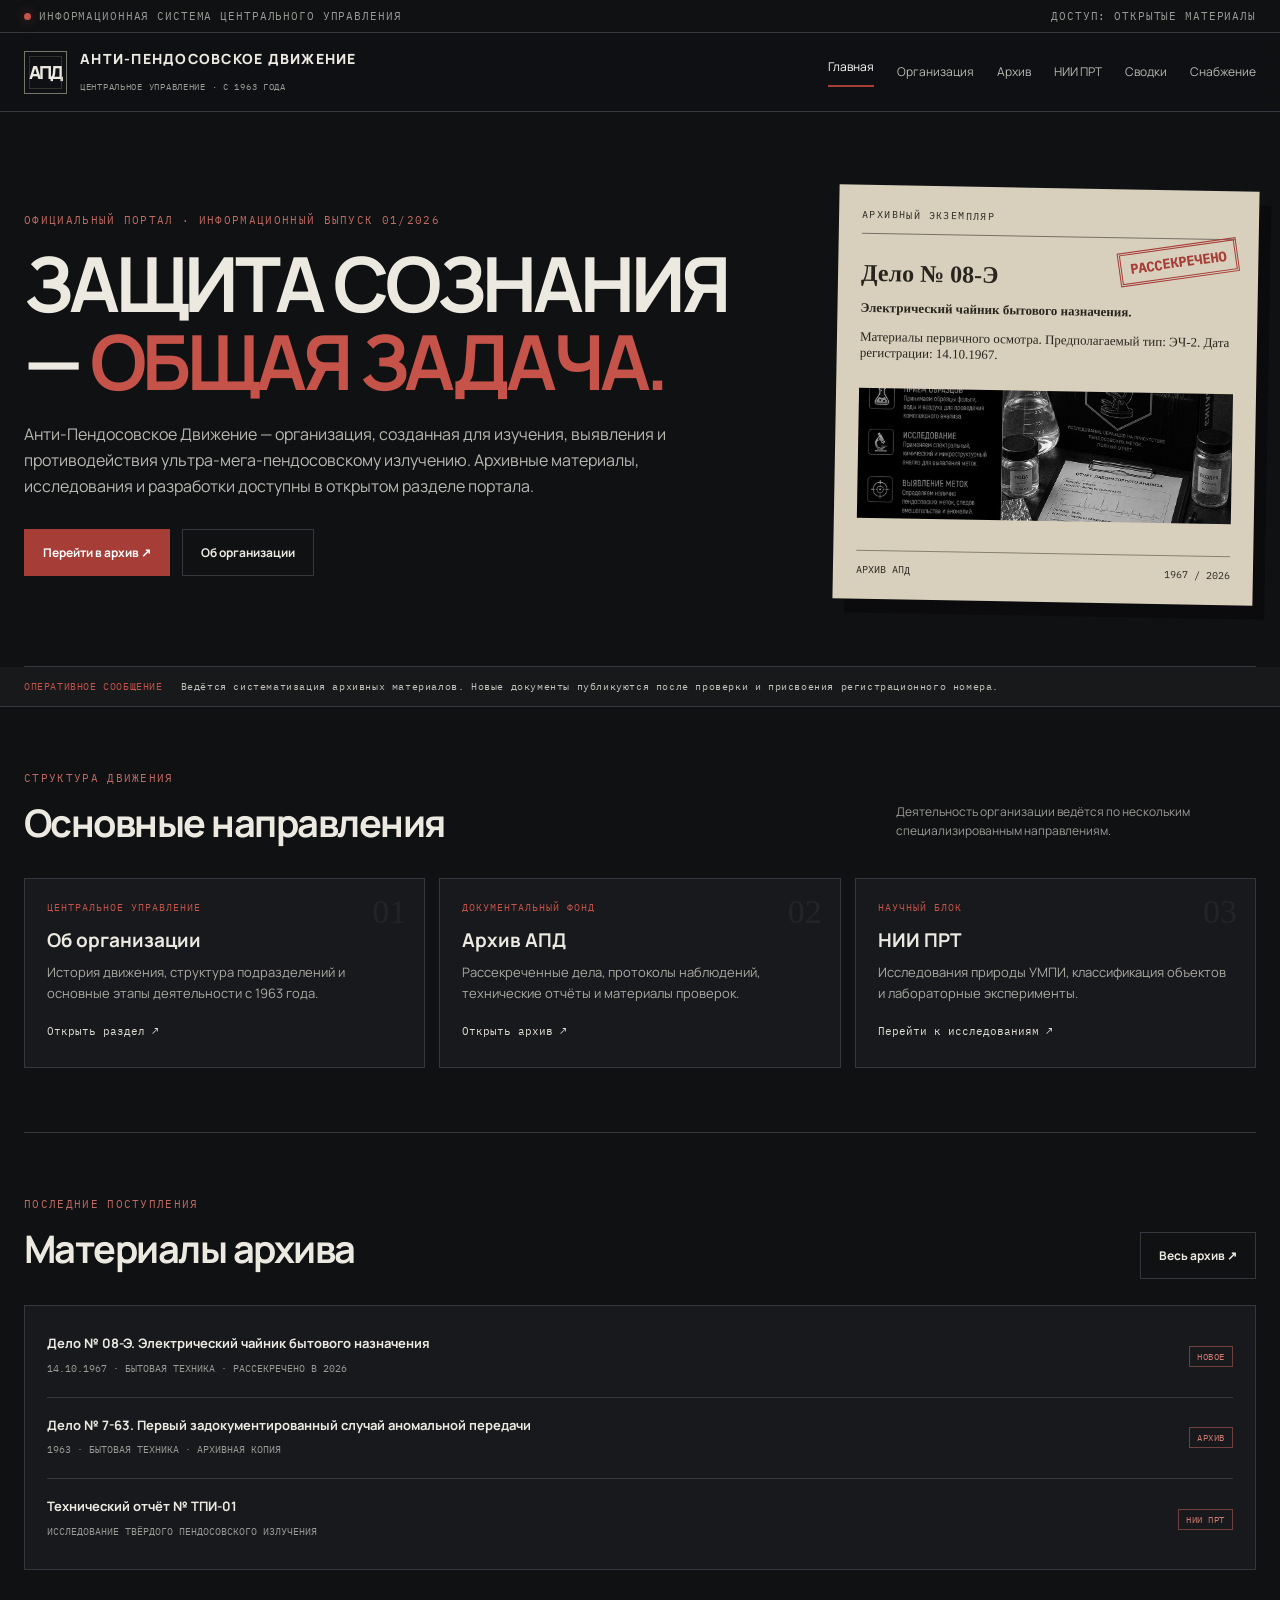
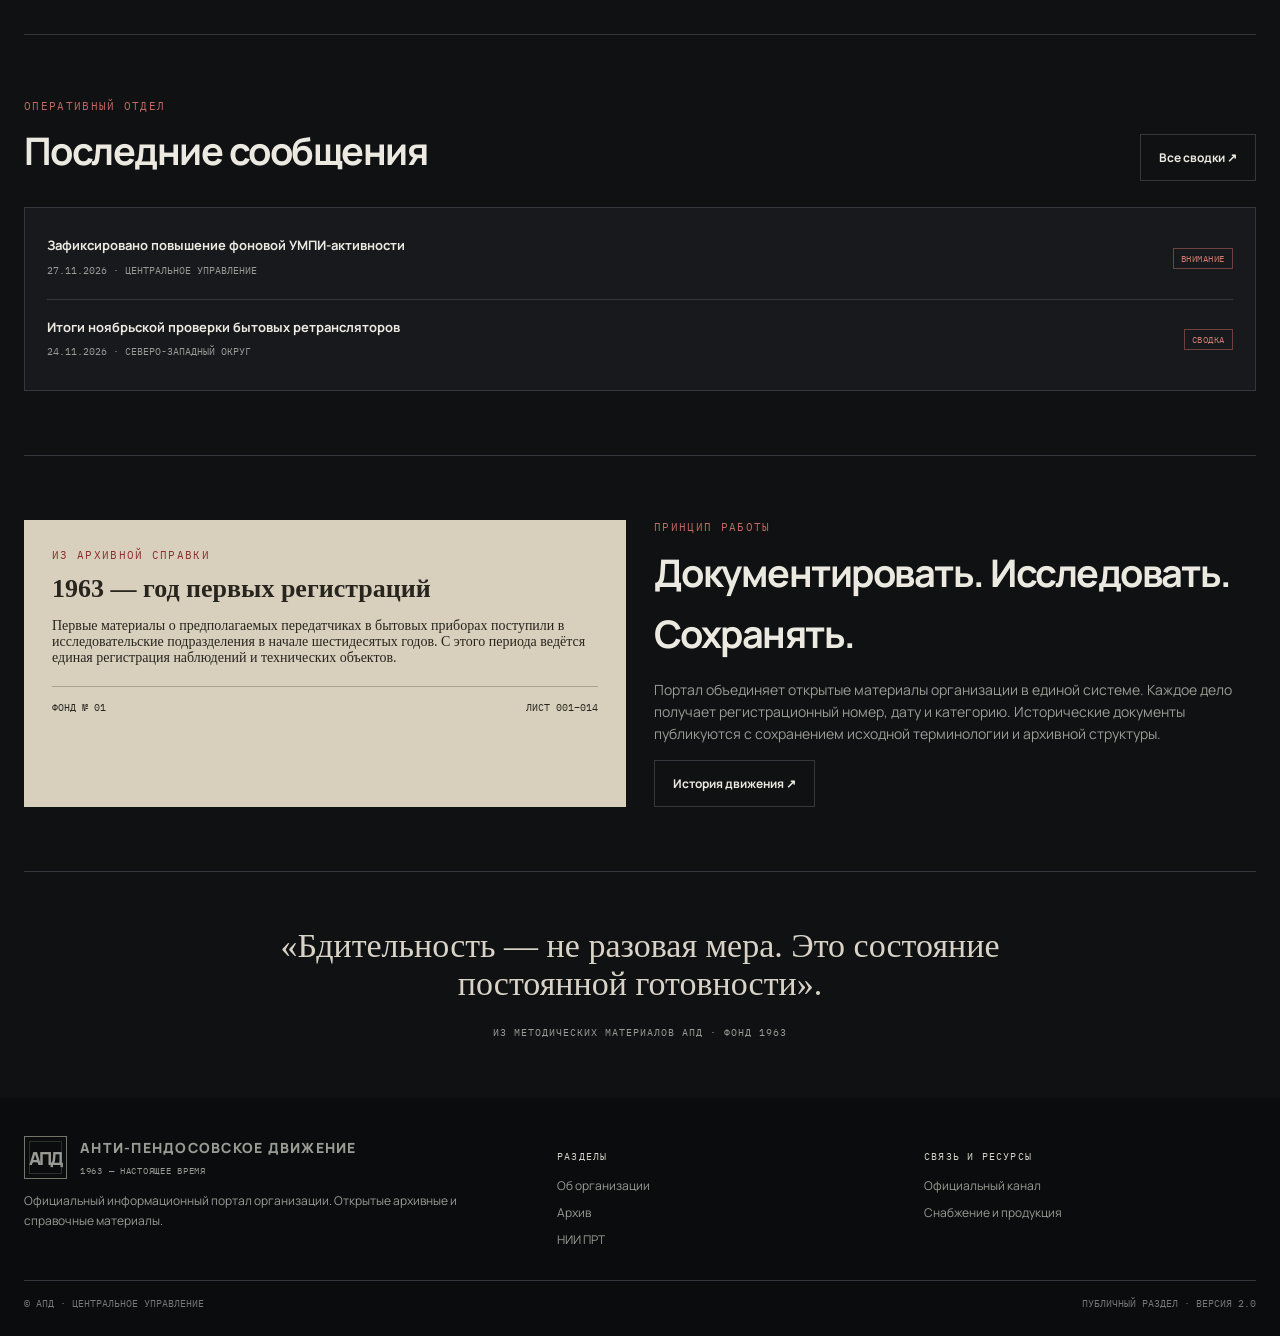
==== commit 835f9bf4: "feat: feature operational bulletins on homepage" ====
--- a/index.html
+++ b/index.html
@@ -1,10 +1,10 @@
 <!doctype html>
 <html lang="ru"><head><meta charset="utf-8"><meta name="viewport" content="width=device-width,initial-scale=1"><meta name="theme-color" content="#101113"><meta name="description" content="Официальный информационный портал Анти-Пендосовского Движения. Архив, исследования НИИ ПРТ и оперативные материалы."><title>АПД — Центральное управление</title><link rel="stylesheet" href="assets/apd.css"></head><body>
 <div class="topline"><div class="shell"><span><i class="status-dot"></i>Информационная система центрального управления</span><span>ДОСТУП: ОТКРЫТЫЕ МАТЕРИАЛЫ</span></div></div>
-<header class="header"><div class="shell nav"><a class="brand" href="index.html"><span class="brand-mark">АПД</span><span><span class="brand-name">АНТИ-ПЕНДОСОВСКОЕ ДВИЖЕНИЕ</span><br><span class="brand-sub">ЦЕНТРАЛЬНОЕ УПРАВЛЕНИЕ · С 1963 ГОДА</span></span></a><button class="nav-toggle" aria-expanded="false">МЕНЮ ☰</button><nav class="nav-links"><a class="active" href="index.html">Главная</a><a href="organization.html">Организация</a><a href="archive.html">Архив</a><a href="research.html">НИИ ПРТ</a><a href="shop.html">Снабжение</a></nav></div></header>
+<header class="header"><div class="shell nav"><a class="brand" href="index.html"><span class="brand-mark">АПД</span><span><span class="brand-name">АНТИ-ПЕНДОСОВСКОЕ ДВИЖЕНИЕ</span><br><span class="brand-sub">ЦЕНТРАЛЬНОЕ УПРАВЛЕНИЕ · С 1963 ГОДА</span></span></a><button class="nav-toggle" aria-expanded="false">МЕНЮ ☰</button><nav class="nav-links"><a class="active" href="index.html">Главная</a><a href="organization.html">Организация</a><a href="archive.html">Архив</a><a href="research.html">НИИ ПРТ</a><a href="operational.html">Сводки</a><a href="shop.html">Снабжение</a></nav></div></header>
 <main><div class="shell"><section class="hero"><div><div class="eyebrow">Официальный портал · Информационный выпуск 01/2026</div><h1>ЗАЩИТА СОЗНАНИЯ — <span>ОБЩАЯ ЗАДАЧА.</span></h1><p class="lead">Анти-Пендосовское Движение — организация, созданная для изучения, выявления и противодействия ультра-мега-пендосовскому излучению. Архивные материалы, исследования и разработки доступны в открытом разделе портала.</p><div class="hero-actions"><a class="btn btn-primary" href="archive.html">Перейти в архив ↗</a><a class="btn btn-secondary" href="organization.html">Об организации</a></div></div><aside class="hero-doc"><div class="doc-stamp">РАССЕКРЕЧЕНО</div><h3>Дело № 08-Э</h3><p><b>Электрический чайник бытового назначения.</b></p><p>Материалы первичного осмотра. Предполагаемый тип: ЭЧ-2. Дата регистрации: 14.10.1967.</p><img src="images/LabAnalyse.png" alt="Архивный снимок лабораторного оборудования"><div class="doc-meta"><span>АРХИВ АПД</span><span>1967 / 2026</span></div></aside></section></div>
 <div class="ticker"><div class="shell"><span class="ticker-label">ОПЕРАТИВНОЕ СООБЩЕНИЕ</span><span class="ticker-text">Ведётся систематизация архивных материалов. Новые документы публикуются после проверки и присвоения регистрационного номера.</span></div></div>
 <div class="shell"><section class="section"><div class="section-head"><div><div class="eyebrow">Структура движения</div><h2>Основные направления</h2></div><p class="section-note">Деятельность организации ведётся по нескольким специализированным направлениям.</p></div><div class="grid"><a class="card" href="organization.html"><span class="card-num">01</span><div class="card-kicker">ЦЕНТРАЛЬНОЕ УПРАВЛЕНИЕ</div><h3>Об организации</h3><p>История движения, структура подразделений и основные этапы деятельности с 1963 года.</p><span class="card-link">Открыть раздел</span></a><a class="card" href="archive.html"><span class="card-num">02</span><div class="card-kicker">ДОКУМЕНТАЛЬНЫЙ ФОНД</div><h3>Архив АПД</h3><p>Рассекреченные дела, протоколы наблюдений, технические отчёты и материалы проверок.</p><span class="card-link">Открыть архив</span></a><a class="card" href="research.html"><span class="card-num">03</span><div class="card-kicker">НАУЧНЫЙ БЛОК</div><h3>НИИ ПРТ</h3><p>Исследования природы УМПИ, классификация объектов и лабораторные эксперименты.</p><span class="card-link">Перейти к исследованиям</span></a></div></section>
-<section class="section"><div class="section-head"><div><div class="eyebrow">Последние поступления</div><h2>Материалы архива</h2></div><a class="btn btn-secondary" href="archive.html">Весь архив ↗</a></div><div class="list-panel"><a class="list-row" href="dossier-08e.html"><span><strong>Дело № 08-Э. Электрический чайник бытового назначения</strong><small>14.10.1967 · БЫТОВАЯ ТЕХНИКА · РАССЕКРЕЧЕНО В 2026</small></span><span class="tag">Новое</span></a><a class="list-row" href="archive.html"><span><strong>Дело № 7-63. Первый задокументированный случай аномальной передачи</strong><small>1963 · БЫТОВАЯ ТЕХНИКА · АРХИВНАЯ КОПИЯ</small></span><span class="tag">Архив</span></a><a class="list-row" href="research.html"><span><strong>Технический отчёт № ТПИ-01</strong><small>ИССЛЕДОВАНИЕ ТВЁРДОГО ПЕНДОСОВСКОГО ИЗЛУЧЕНИЯ</small></span><span class="tag">НИИ ПРТ</span></a></div></section>
-<section class="section"><div class="split"><div class="paper-panel"><div class="eyebrow">Из архивной справки</div><h3>1963 — год первых регистраций</h3><p>Первые материалы о предполагаемых передатчиках в бытовых приборах поступили в исследовательские подразделения в начале шестидесятых годов. С этого периода ведётся единая регистрация наблюдений и технических объектов.</p><div class="paper-lines"><span>ФОНД № 01</span><span>ЛИСТ 001–014</span></div></div><div><div class="eyebrow">Принцип работы</div><h2 style="margin:8px 0 15px">Документировать. Исследовать. Сохранять.</h2><p style="color:var(--muted);font-size:14px">Портал объединяет открытые материалы организации в единой системе. Каждое дело получает регистрационный номер, дату и категорию. Исторические документы публикуются с сохранением исходной терминологии и архивной структуры.</p><a class="btn btn-secondary" href="organization.html">История движения ↗</a></div></div></section><div class="quote"><blockquote>«Бдительность — не разовая мера. Это состояние постоянной готовности».</blockquote><cite>ИЗ МЕТОДИЧЕСКИХ МАТЕРИАЛОВ АПД · ФОНД 1963</cite></div></div></main>
+<section class="section"><div class="section-head"><div><div class="eyebrow">Последние поступления</div><h2>Материалы архива</h2></div><a class="btn btn-secondary" href="archive.html">Весь архив ↗</a></div><div class="list-panel"><a class="list-row" href="dossier-08e.html"><span><strong>Дело № 08-Э. Электрический чайник бытового назначения</strong><small>14.10.1967 · БЫТОВАЯ ТЕХНИКА · РАССЕКРЕЧЕНО В 2026</small></span><span class="tag">Новое</span></a><a class="list-row" href="dossier-7-63.html"><span><strong>Дело № 7-63. Первый задокументированный случай аномальной передачи</strong><small>1963 · БЫТОВАЯ ТЕХНИКА · АРХИВНАЯ КОПИЯ</small></span><span class="tag">Архив</span></a><a class="list-row" href="report-tpi-01.html"><span><strong>Технический отчёт № ТПИ-01</strong><small>ИССЛЕДОВАНИЕ ТВЁРДОГО ПЕНДОСОВСКОГО ИЗЛУЧЕНИЯ</small></span><span class="tag">НИИ ПРТ</span></a></div></section>
+<section class="section"><div class="section-head"><div><div class="eyebrow">Оперативный отдел</div><h2>Последние сообщения</h2></div><a class="btn btn-secondary" href="operational.html">Все сводки ↗</a></div><div class="list-panel"><a class="list-row" href="operational.html"><span><strong>Зафиксировано повышение фоновой УМПИ-активности</strong><small>27.11.2026 · ЦЕНТРАЛЬНОЕ УПРАВЛЕНИЕ</small></span><span class="tag">Внимание</span></a><a class="list-row" href="operational.html"><span><strong>Итоги ноябрьской проверки бытовых ретрансляторов</strong><small>24.11.2026 · СЕВЕРО-ЗАПАДНЫЙ ОКРУГ</small></span><span class="tag">Сводка</span></a></div></section><section class="section"><div class="split"><div class="paper-panel"><div class="eyebrow">Из архивной справки</div><h3>1963 — год первых регистраций</h3><p>Первые материалы о предполагаемых передатчиках в бытовых приборах поступили в исследовательские подразделения в начале шестидесятых годов. С этого периода ведётся единая регистрация наблюдений и технических объектов.</p><div class="paper-lines"><span>ФОНД № 01</span><span>ЛИСТ 001–014</span></div></div><div><div class="eyebrow">Принцип работы</div><h2 style="margin:8px 0 15px">Документировать. Исследовать. Сохранять.</h2><p style="color:var(--muted);font-size:14px">Портал объединяет открытые материалы организации в единой системе. Каждое дело получает регистрационный номер, дату и категорию. Исторические документы публикуются с сохранением исходной терминологии и архивной структуры.</p><a class="btn btn-secondary" href="organization.html">История движения ↗</a></div></div></section><div class="quote"><blockquote>«Бдительность — не разовая мера. Это состояние постоянной готовности».</blockquote><cite>ИЗ МЕТОДИЧЕСКИХ МАТЕРИАЛОВ АПД · ФОНД 1963</cite></div></div></main>
 <footer class="footer"><div class="shell"><div class="footer-grid"><div><a class="brand" href="index.html"><span class="brand-mark">АПД</span><span><span class="brand-name">АНТИ-ПЕНДОСОВСКОЕ ДВИЖЕНИЕ</span><br><span class="brand-sub">1963 — НАСТОЯЩЕЕ ВРЕМЯ</span></span></a><p>Официальный информационный портал организации. Открытые архивные и справочные материалы.</p></div><div><h4>Разделы</h4><div class="footer-links"><a href="organization.html">Об организации</a><a href="archive.html">Архив</a><a href="research.html">НИИ ПРТ</a></div></div><div><h4>Связь и ресурсы</h4><div class="footer-links"><a href="https://web.max.ru/-77594313556719">Официальный канал</a><a href="shop.html">Снабжение и продукция</a></div></div></div><div class="copyright"><span>© АПД · ЦЕНТРАЛЬНОЕ УПРАВЛЕНИЕ</span><span>ПУБЛИЧНЫЙ РАЗДЕЛ · ВЕРСИЯ 2.0</span></div></div></footer><script src="assets/apd.js"></script></body></html>
--- a/assets/apd.css
+++ b/assets/apd.css
@@ -3,3 +3,7 @@
 *{box-sizing:border-box}html{scroll-behavior:smooth}body{margin:0;background:var(--bg);color:var(--ink);font-family:var(--sans);line-height:1.6}a{color:inherit;text-decoration:none}button,input{font:inherit}.shell{width:min(var(--max),calc(100% - 48px));margin:auto}.topline{border-bottom:1px solid var(--line);font:11px var(--mono);letter-spacing:.08em;color:var(--muted);text-transform:uppercase}.topline .shell{display:flex;justify-content:space-between;gap:16px;padding:9px 0}.status-dot{display:inline-block;width:7px;height:7px;border-radius:50%;background:var(--red2);margin-right:8px;box-shadow:0 0 12px #c6534980}.header{border-bottom:1px solid var(--line);background:#101113f2;position:sticky;top:0;z-index:20;backdrop-filter:blur(14px)}.nav{min-height:78px;display:flex;align-items:center;justify-content:space-between;gap:28px}.brand{display:flex;align-items:center;gap:13px;min-width:220px}.brand-mark{width:43px;height:43px;border:1px solid #77746c;display:grid;place-items:center;font-weight:800;font-size:18px;letter-spacing:-2px;position:relative}.brand-mark:after{content:'';position:absolute;inset:4px;border:1px solid #77746c55}.brand-name{font-size:14px;font-weight:800;letter-spacing:.09em}.brand-sub{font:9px var(--mono);color:var(--muted);letter-spacing:.08em}.nav-links{display:flex;align-items:center;gap:23px}.nav-links a{font-size:12px;color:#b9b8b2;transition:.2s}.nav-links a:hover,.nav-links a.active{color:#fff}.nav-links a.active:after{content:'';display:block;height:2px;background:var(--red);margin-top:8px}.nav-toggle{display:none;background:none;border:1px solid var(--line);color:var(--ink);padding:8px 11px}.eyebrow{font:11px var(--mono);letter-spacing:.12em;text-transform:uppercase;color:#c16a61}.hero{padding:76px 0 64px;display:grid;grid-template-columns:1.25fr .75fr;gap:56px;align-items:center;border-bottom:1px solid var(--line)}.hero h1{font-size:clamp(42px,6vw,76px);line-height:1.02;letter-spacing:-.055em;margin:18px 0 22px;max-width:760px}.hero h1 span{color:var(--red2)}.lead{font-size:16px;color:#b9b8b2;max-width:650px}.hero-actions{display:flex;flex-wrap:wrap;gap:12px;margin-top:30px}.btn{display:inline-flex;align-items:center;justify-content:center;gap:10px;padding:13px 18px;border:1px solid var(--line);font-size:12px;font-weight:700;transition:.2s}.btn-primary{background:var(--red);border-color:var(--red);color:#fff}.btn:hover{transform:translateY(-2px);border-color:#b85a50}.btn-secondary:hover{background:var(--panel2)}.hero-doc{background:var(--paper);color:var(--paper-ink);padding:23px;transform:rotate(1deg);box-shadow:12px 14px 0 #0005;position:relative;max-width:420px;margin-left:auto}.hero-doc:before{content:'АРХИВНЫЙ ЭКЗЕМПЛЯР';font:10px var(--mono);letter-spacing:.14em;border-bottom:1px solid #777064;display:block;padding-bottom:12px}.doc-stamp{position:absolute;right:20px;top:55px;border:3px double var(--red);color:var(--red);font:700 14px var(--mono);padding:5px 9px;transform:rotate(-9deg)}.hero-doc h3{font:700 24px Georgia,serif;margin:26px 0 8px}.hero-doc p{font:13px Georgia,serif}.doc-meta{border-top:1px solid #88806e;margin-top:24px;padding-top:12px;font:10px var(--mono);display:flex;justify-content:space-between;gap:12px}.hero-doc img{width:100%;height:130px;object-fit:cover;filter:grayscale(1);margin-top:14px}.ticker{border-bottom:1px solid var(--line);background:#17191b}.ticker .shell{display:flex;align-items:center;gap:18px;padding:13px 0;font:10px var(--mono);letter-spacing:.06em}.ticker-label{color:var(--red2);white-space:nowrap}.ticker-text{color:#c5c3bc}.section{padding:64px 0;border-bottom:1px solid var(--line)}.section-head{display:flex;align-items:end;justify-content:space-between;gap:24px;margin-bottom:26px}.section h2{font-size:clamp(26px,3vw,38px);letter-spacing:-.04em;margin:7px 0 0}.section-note{color:var(--muted);font-size:12px;max-width:360px}.grid{display:grid;grid-template-columns:repeat(3,1fr);gap:14px}.card{background:var(--panel);border:1px solid var(--line);padding:22px;min-height:190px;transition:.2s;position:relative;overflow:hidden}.card:hover{border-color:#6b4946;transform:translateY(-3px)}.card-kicker{font:10px var(--mono);color:var(--red2);letter-spacing:.1em}.card h3{font-size:19px;line-height:1.25;margin:15px 0 9px}.card p{font-size:13px;color:#aead a6;color:#aaa9a2;margin:0}.card-link{display:inline-block;margin-top:20px;font:11px var(--mono);color:#e0dcd2}.card-link:after{content:' ↗'}.card-num{position:absolute;right:18px;top:14px;font:34px Georgia,serif;color:#ffffff0d}.split{display:grid;grid-template-columns:1fr 1fr;gap:28px}.paper-panel{background:var(--paper);color:var(--paper-ink);padding:28px;position:relative}.paper-panel .eyebrow{color:#8b302b}.paper-panel h3{font:700 26px Georgia,serif;margin:12px 0}.paper-panel p{font:14px Georgia,serif}.paper-lines{border-top:1px solid #aaa18e;margin-top:20px;padding-top:14px;font:10px var(--mono);display:flex;justify-content:space-between}.list-panel{border:1px solid var(--line);background:var(--panel);padding:10px 22px}.list-row{display:flex;justify-content:space-between;align-items:center;gap:16px;padding:17px 0;border-bottom:1px solid var(--line)}.list-row:last-child{border:0}.list-row strong{display:block;font-size:13px}.list-row small{font:10px var(--mono);color:var(--muted)}.tag{font:9px var(--mono);letter-spacing:.06em;text-transform:uppercase;border:1px solid #70403c;color:#d17b70;padding:4px 7px;white-space:nowrap}.quote{padding:55px 0;text-align:center}.quote blockquote{font:clamp(22px,3vw,34px) Georgia,serif;max-width:850px;margin:0 auto 15px;color:#d9d3c7}.quote cite{font:10px var(--mono);color:var(--muted);font-style:normal;letter-spacing:.1em}.footer{background:#0b0c0d;padding:38px 0 26px}.footer-grid{display:grid;grid-template-columns:1.5fr 1fr 1fr;gap:35px}.footer p,.footer a{font-size:12px;color:var(--muted)}.footer h4{font:10px var(--mono);letter-spacing:.12em;color:#d7d3ca;text-transform:uppercase}.footer-links{display:grid;gap:8px}.copyright{border-top:1px solid var(--line);margin-top:30px;padding-top:16px;display:flex;justify-content:space-between;gap:16px;font:10px var(--mono);color:#777}.page-hero{padding:54px 0 40px;border-bottom:1px solid var(--line)}.page-hero h1{font-size:clamp(36px,5vw,58px);letter-spacing:-.05em;margin:12px 0}.page-hero p{color:var(--muted);max-width:720px}.toolbar{display:flex;gap:10px;flex-wrap:wrap;margin:24px 0}.search{background:var(--panel);border:1px solid var(--line);color:var(--ink);padding:12px 14px;min-width:min(100%,320px);outline:none}.search:focus{border-color:var(--red2)}.filter{background:var(--panel);border:1px solid var(--line);color:#c9c6bd;padding:10px 12px;font:11px var(--mono);cursor:pointer}.filter.active{background:var(--red);border-color:var(--red);color:white}.archive-list{display:grid;gap:10px}.archive-item{display:grid;grid-template-columns:100px 1fr auto;gap:20px;align-items:center;padding:20px;background:var(--panel);border:1px solid var(--line)}.archive-id{font:12px var(--mono);color:var(--red2)}.archive-item h3{font-size:16px;margin:0 0 4px}.archive-item p{font-size:12px;color:var(--muted);margin:0}.empty{padding:30px;border:1px dashed var(--line);color:var(--muted);text-align:center}.dossier{background:var(--paper);color:var(--paper-ink);padding:clamp(22px,4vw,48px);max-width:900px;margin:35px auto;font-family:Georgia,serif;box-shadow:0 18px 50px #0005}.dossier-top{display:flex;justify-content:space-between;gap:20px;border-bottom:2px solid #494438;padding-bottom:15px;font:10px var(--mono);letter-spacing:.08em}.dossier h2{font-size:clamp(24px,4vw,38px);line-height:1.1;margin:24px 0 8px}.dossier .subtitle{font-size:15px;font-weight:bold}.dossier-stamp{border:3px double #8c302b;color:#8c302b;padding:6px 10px;font:700 12px var(--mono);transform:rotate(-5deg);align-self:flex-start}.dossier-meta{display:grid;grid-template-columns:repeat(2,1fr);gap:8px 24px;border-top:1px solid #aaa18e;border-bottom:1px solid #aaa18e;padding:14px 0;margin:20px 0;font:11px var(--mono)}.dossier h3{font-size:19px;margin:24px 0 8px}.dossier p,.dossier li{font-size:15px;line-height:1.65}.dossier ul{padding-left:22px}.dossier-note{background:#c9c0ad;padding:14px;margin-top:22px;font-size:13px}.back-link{font:11px var(--mono);color:#c9786e}.notice{border-left:3px solid var(--red);padding:12px 16px;background:#201b1b;color:#c7c0b8;font-size:12px;margin:20px 0}.mobile-only{display:none}
 @media(max-width:900px){.nav-links{gap:13px}.nav-links a{font-size:11px}.hero{grid-template-columns:1fr .8fr;gap:25px}.grid{grid-template-columns:repeat(2,1fr)}}
 @media(max-width:680px){.shell{width:min(var(--max),calc(100% - 30px))}.topline .shell{font-size:9px}.nav{min-height:68px}.nav-toggle{display:block}.nav-links{display:none;position:absolute;top:68px;left:0;right:0;background:#141619;border-bottom:1px solid var(--line);padding:18px 22px;flex-direction:column;align-items:flex-start}.nav-links.open{display:flex}.nav-links a.active:after{display:none}.hero{grid-template-columns:1fr;padding:48px 0}.hero h1{font-size:46px}.hero-doc{margin:8px auto 0;width:min(100%,420px)}.section{padding:45px 0}.section-head{align-items:flex-start;flex-direction:column}.grid,.split{grid-template-columns:1fr}.footer-grid{grid-template-columns:1fr 1fr}.footer-grid>div:first-child{grid-column:1/-1}.archive-item{grid-template-columns:1fr;gap:7px}.archive-item .tag{justify-self:start}.dossier-meta{grid-template-columns:1fr}.copyright{flex-direction:column}.ticker .shell{align-items:flex-start;flex-direction:column;gap:5px}}
+
+/* Operational bulletin */
+.ops-status{display:flex;align-items:center;gap:11px;flex-wrap:wrap;border:1px solid var(--line);background:var(--panel);padding:12px 15px;margin-top:25px;font:10px var(--mono);letter-spacing:.08em;color:#d6d1c7}.ops-pulse{width:8px;height:8px;border-radius:50%;background:#87977d;box-shadow:0 0 0 5px #87977d20,0 0 14px #87977d80}.ops-updated{margin-left:auto;color:var(--muted)}.ops-toolbar{display:flex;justify-content:space-between;align-items:center;gap:18px;flex-wrap:wrap;padding:28px 0 16px}.ops-filters{display:flex;gap:7px;flex-wrap:wrap}.ops-filters .filter{font-size:10px}.ops-feed{display:grid;gap:12px}.ops-entry{display:grid;grid-template-columns:150px 1fr;background:var(--panel);border:1px solid var(--line);position:relative}.ops-entry[hidden]{display:none}.ops-entry-side{padding:23px 18px;border-right:1px solid var(--line);display:flex;flex-direction:column;align-items:flex-start;gap:13px}.ops-symbol{width:34px;height:34px;display:grid;place-items:center;border:1px solid #77746c;color:#d5d0c5;font:18px Georgia,serif}.ops-entry-kind{font:9px var(--mono);letter-spacing:.1em;color:var(--muted)}.ops-entry-body{padding:22px 25px}.ops-entry-meta{display:flex;align-items:center;gap:12px;flex-wrap:wrap;font:9px var(--mono);letter-spacing:.06em;color:var(--muted)}.ops-entry h2{font-size:19px;line-height:1.3;margin:13px 0 8px;letter-spacing:-.02em}.ops-entry p{font-size:13px;color:#b6b4ad;max-width:850px;margin:0}.ops-entry-foot{border-top:1px solid var(--line);margin-top:18px;padding-top:11px;font:9px var(--mono);letter-spacing:.07em;color:#88877f}.ops-entry-foot a{color:#d17b70}.ops-alert{border-color:#71413c}.ops-alert .ops-symbol{border-color:var(--red);color:#e17a70}.ops-alert .ops-entry-kind{color:#d17b70}.ops-bottom{display:flex;gap:10px;flex-wrap:wrap;padding:15px 0 55px}
+@media(max-width:680px){.ops-entry{grid-template-columns:1fr}.ops-entry-side{border-right:0;border-bottom:1px solid var(--line);padding:13px 16px;flex-direction:row;align-items:center}.ops-entry-body{padding:18px 16px}.ops-updated{margin-left:0;width:100%}.ops-toolbar{align-items:flex-start;flex-direction:column}}
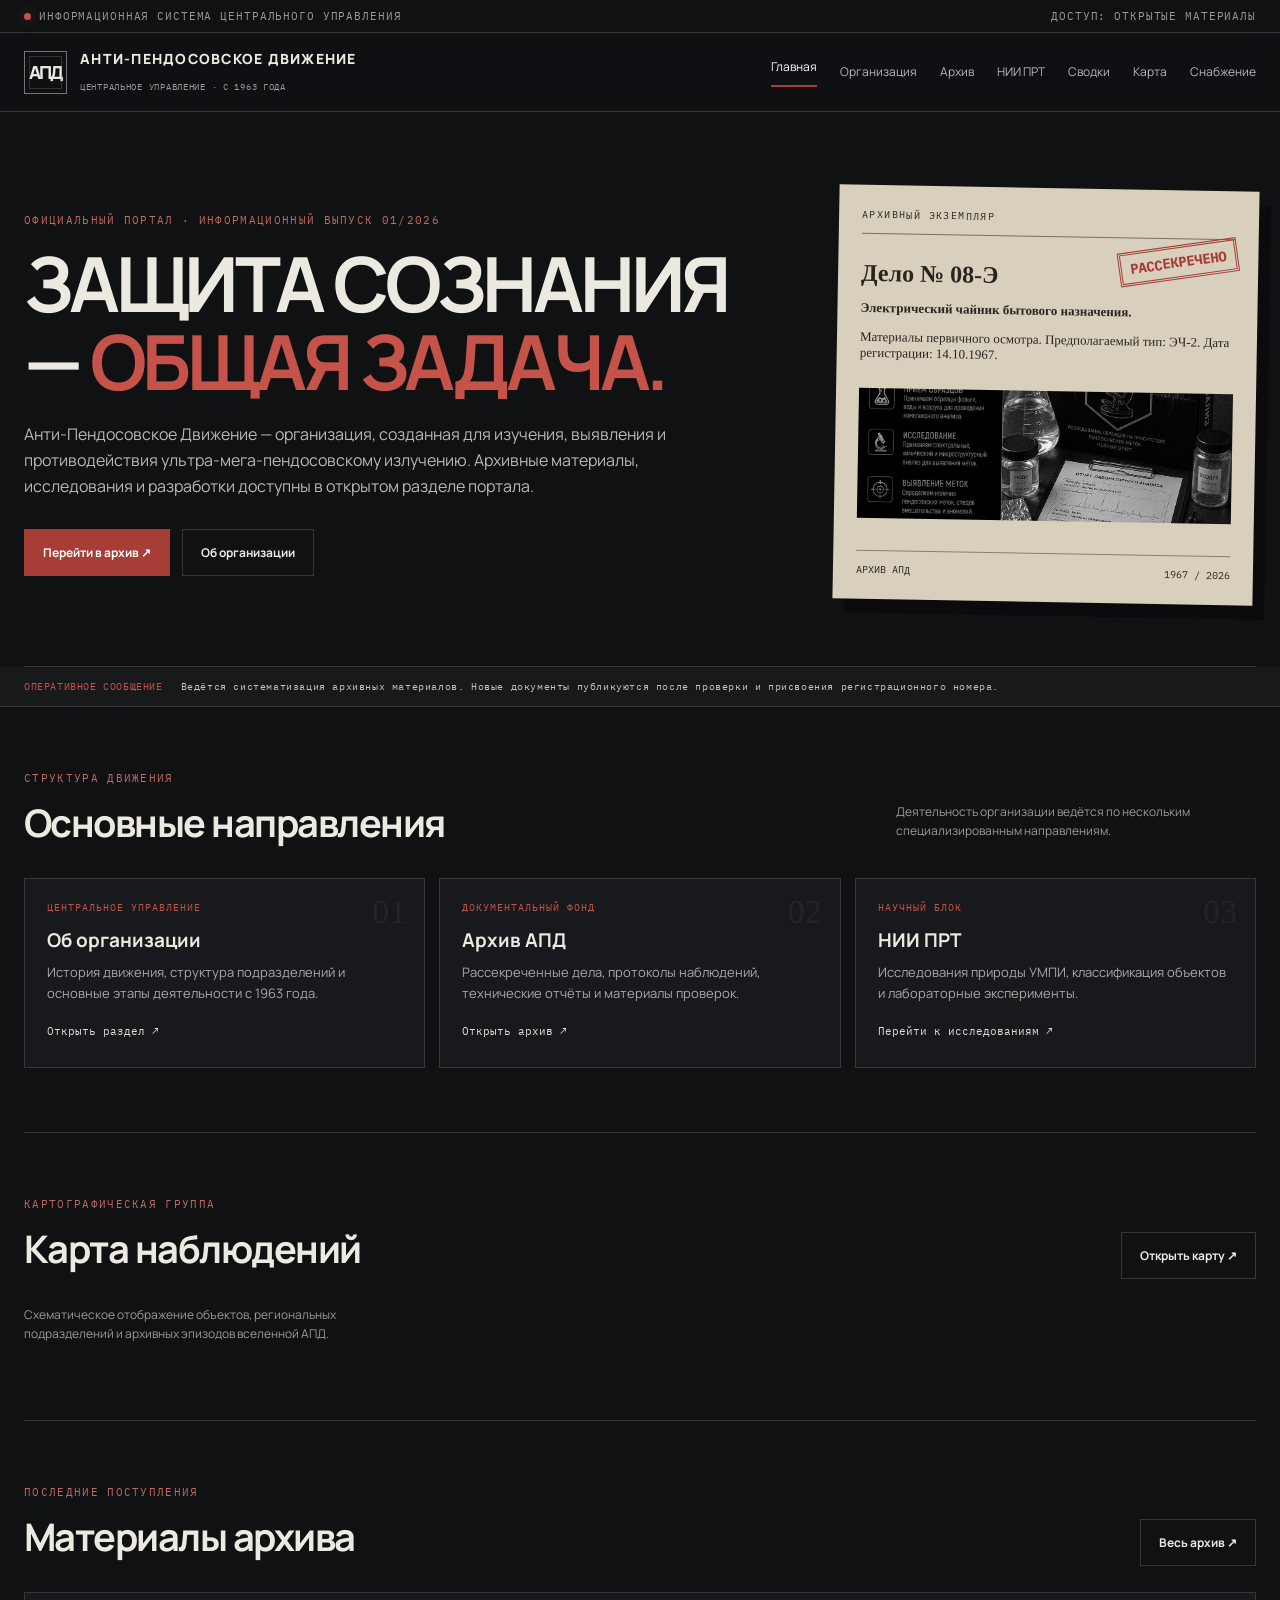
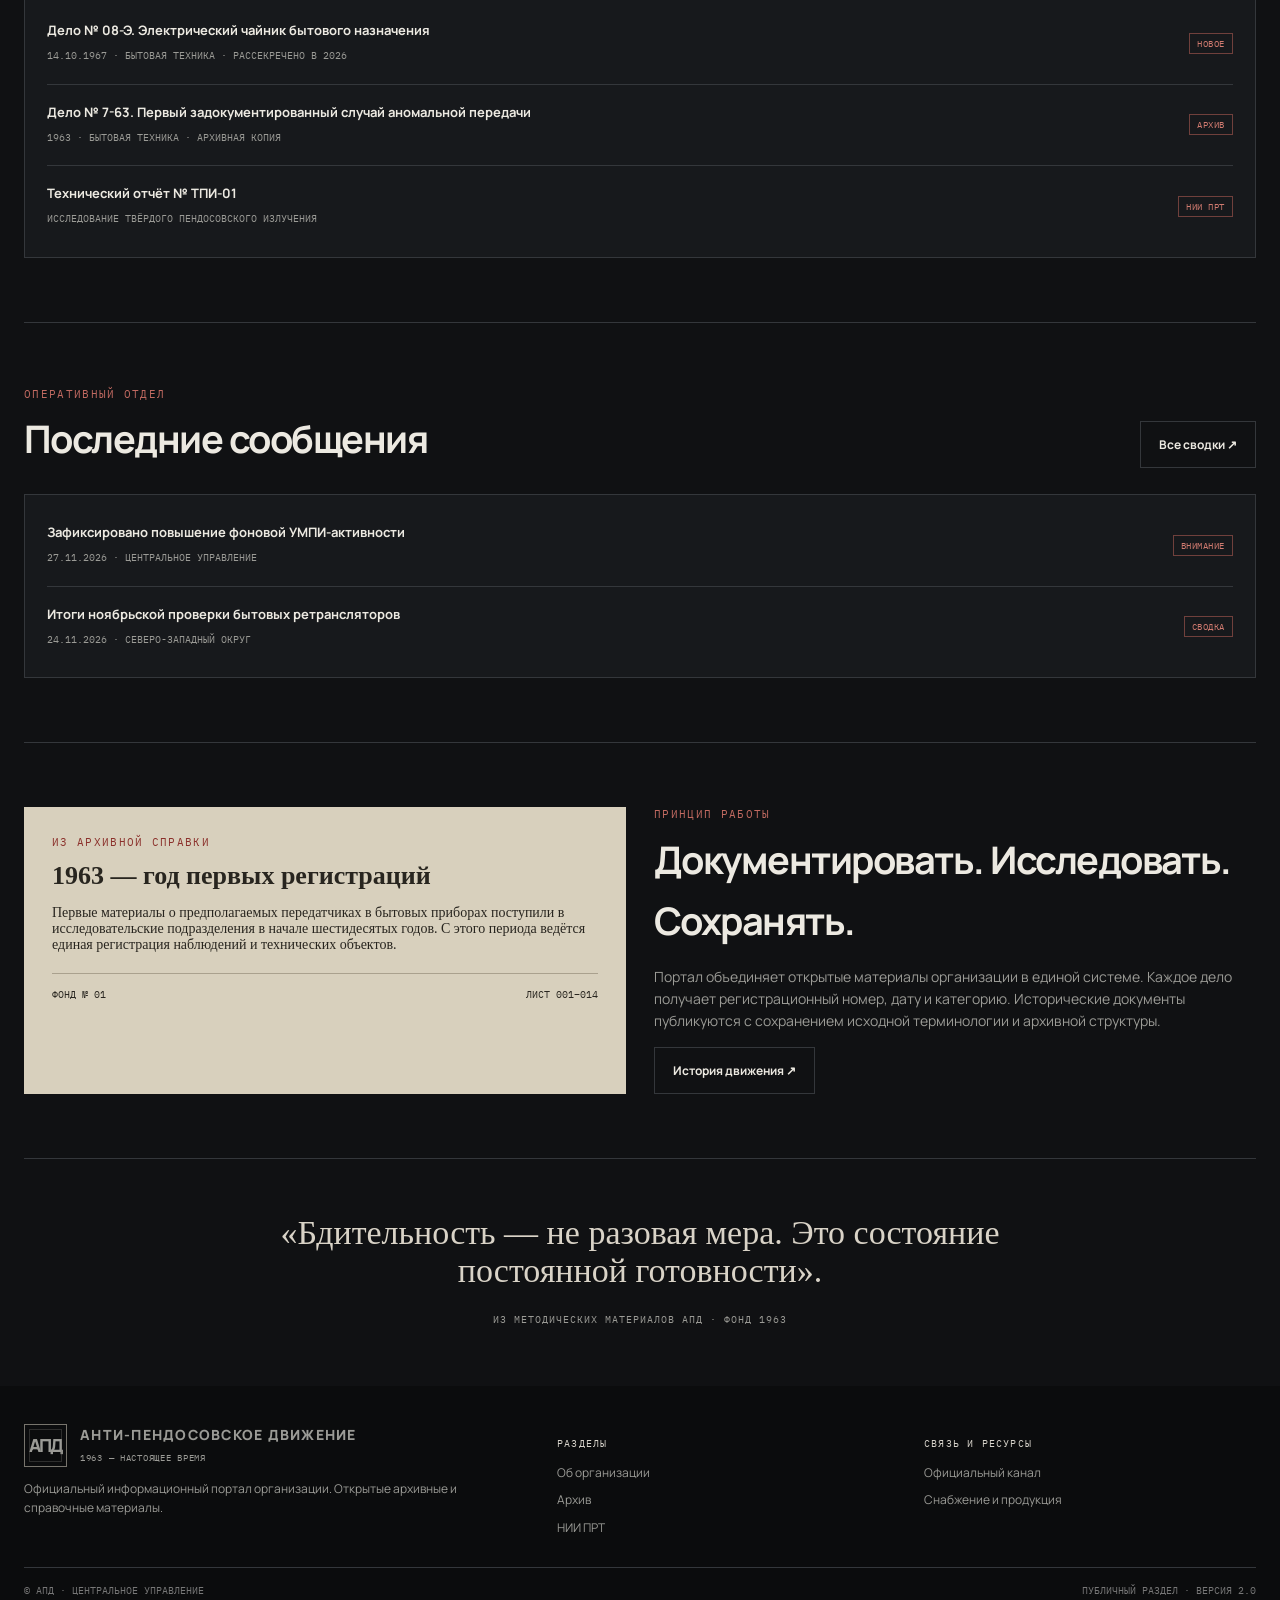
==== commit d2da3034: "feat: add observation map to portal navigation and homepage" ====
--- a/index.html
+++ b/index.html
@@ -1,10 +1,10 @@
 <!doctype html>
 <html lang="ru"><head><meta charset="utf-8"><meta name="viewport" content="width=device-width,initial-scale=1"><meta name="theme-color" content="#101113"><meta name="description" content="Официальный информационный портал Анти-Пендосовского Движения. Архив, исследования НИИ ПРТ и оперативные материалы."><title>АПД — Центральное управление</title><link rel="stylesheet" href="assets/apd.css"></head><body>
 <div class="topline"><div class="shell"><span><i class="status-dot"></i>Информационная система центрального управления</span><span>ДОСТУП: ОТКРЫТЫЕ МАТЕРИАЛЫ</span></div></div>
-<header class="header"><div class="shell nav"><a class="brand" href="index.html"><span class="brand-mark">АПД</span><span><span class="brand-name">АНТИ-ПЕНДОСОВСКОЕ ДВИЖЕНИЕ</span><br><span class="brand-sub">ЦЕНТРАЛЬНОЕ УПРАВЛЕНИЕ · С 1963 ГОДА</span></span></a><button class="nav-toggle" aria-expanded="false">МЕНЮ ☰</button><nav class="nav-links"><a class="active" href="index.html">Главная</a><a href="organization.html">Организация</a><a href="archive.html">Архив</a><a href="research.html">НИИ ПРТ</a><a href="operational.html">Сводки</a><a href="shop.html">Снабжение</a></nav></div></header>
+<header class="header"><div class="shell nav"><a class="brand" href="index.html"><span class="brand-mark">АПД</span><span><span class="brand-name">АНТИ-ПЕНДОСОВСКОЕ ДВИЖЕНИЕ</span><br><span class="brand-sub">ЦЕНТРАЛЬНОЕ УПРАВЛЕНИЕ · С 1963 ГОДА</span></span></a><button class="nav-toggle" aria-expanded="false">МЕНЮ ☰</button><nav class="nav-links"><a class="active" href="index.html">Главная</a><a href="organization.html">Организация</a><a href="archive.html">Архив</a><a href="research.html">НИИ ПРТ</a><a href="operational.html">Сводки</a><a href="map.html">Карта</a><a href="shop.html">Снабжение</a></nav></div></header>
 <main><div class="shell"><section class="hero"><div><div class="eyebrow">Официальный портал · Информационный выпуск 01/2026</div><h1>ЗАЩИТА СОЗНАНИЯ — <span>ОБЩАЯ ЗАДАЧА.</span></h1><p class="lead">Анти-Пендосовское Движение — организация, созданная для изучения, выявления и противодействия ультра-мега-пендосовскому излучению. Архивные материалы, исследования и разработки доступны в открытом разделе портала.</p><div class="hero-actions"><a class="btn btn-primary" href="archive.html">Перейти в архив ↗</a><a class="btn btn-secondary" href="organization.html">Об организации</a></div></div><aside class="hero-doc"><div class="doc-stamp">РАССЕКРЕЧЕНО</div><h3>Дело № 08-Э</h3><p><b>Электрический чайник бытового назначения.</b></p><p>Материалы первичного осмотра. Предполагаемый тип: ЭЧ-2. Дата регистрации: 14.10.1967.</p><img src="images/LabAnalyse.png" alt="Архивный снимок лабораторного оборудования"><div class="doc-meta"><span>АРХИВ АПД</span><span>1967 / 2026</span></div></aside></section></div>
 <div class="ticker"><div class="shell"><span class="ticker-label">ОПЕРАТИВНОЕ СООБЩЕНИЕ</span><span class="ticker-text">Ведётся систематизация архивных материалов. Новые документы публикуются после проверки и присвоения регистрационного номера.</span></div></div>
 <div class="shell"><section class="section"><div class="section-head"><div><div class="eyebrow">Структура движения</div><h2>Основные направления</h2></div><p class="section-note">Деятельность организации ведётся по нескольким специализированным направлениям.</p></div><div class="grid"><a class="card" href="organization.html"><span class="card-num">01</span><div class="card-kicker">ЦЕНТРАЛЬНОЕ УПРАВЛЕНИЕ</div><h3>Об организации</h3><p>История движения, структура подразделений и основные этапы деятельности с 1963 года.</p><span class="card-link">Открыть раздел</span></a><a class="card" href="archive.html"><span class="card-num">02</span><div class="card-kicker">ДОКУМЕНТАЛЬНЫЙ ФОНД</div><h3>Архив АПД</h3><p>Рассекреченные дела, протоколы наблюдений, технические отчёты и материалы проверок.</p><span class="card-link">Открыть архив</span></a><a class="card" href="research.html"><span class="card-num">03</span><div class="card-kicker">НАУЧНЫЙ БЛОК</div><h3>НИИ ПРТ</h3><p>Исследования природы УМПИ, классификация объектов и лабораторные эксперименты.</p><span class="card-link">Перейти к исследованиям</span></a></div></section>
-<section class="section"><div class="section-head"><div><div class="eyebrow">Последние поступления</div><h2>Материалы архива</h2></div><a class="btn btn-secondary" href="archive.html">Весь архив ↗</a></div><div class="list-panel"><a class="list-row" href="dossier-08e.html"><span><strong>Дело № 08-Э. Электрический чайник бытового назначения</strong><small>14.10.1967 · БЫТОВАЯ ТЕХНИКА · РАССЕКРЕЧЕНО В 2026</small></span><span class="tag">Новое</span></a><a class="list-row" href="dossier-7-63.html"><span><strong>Дело № 7-63. Первый задокументированный случай аномальной передачи</strong><small>1963 · БЫТОВАЯ ТЕХНИКА · АРХИВНАЯ КОПИЯ</small></span><span class="tag">Архив</span></a><a class="list-row" href="report-tpi-01.html"><span><strong>Технический отчёт № ТПИ-01</strong><small>ИССЛЕДОВАНИЕ ТВЁРДОГО ПЕНДОСОВСКОГО ИЗЛУЧЕНИЯ</small></span><span class="tag">НИИ ПРТ</span></a></div></section>
+<section class="section"><div class="section-head"><div><div class="eyebrow">Картографическая группа</div><h2>Карта наблюдений</h2></div><a class="btn btn-secondary" href="map.html">Открыть карту ↗</a></div><p class="section-note">Схематическое отображение объектов, региональных подразделений и архивных эпизодов вселенной АПД.</p></section><section class="section"><div class="section-head"><div><div class="eyebrow">Последние поступления</div><h2>Материалы архива</h2></div><a class="btn btn-secondary" href="archive.html">Весь архив ↗</a></div><div class="list-panel"><a class="list-row" href="dossier-08e.html"><span><strong>Дело № 08-Э. Электрический чайник бытового назначения</strong><small>14.10.1967 · БЫТОВАЯ ТЕХНИКА · РАССЕКРЕЧЕНО В 2026</small></span><span class="tag">Новое</span></a><a class="list-row" href="dossier-7-63.html"><span><strong>Дело № 7-63. Первый задокументированный случай аномальной передачи</strong><small>1963 · БЫТОВАЯ ТЕХНИКА · АРХИВНАЯ КОПИЯ</small></span><span class="tag">Архив</span></a><a class="list-row" href="report-tpi-01.html"><span><strong>Технический отчёт № ТПИ-01</strong><small>ИССЛЕДОВАНИЕ ТВЁРДОГО ПЕНДОСОВСКОГО ИЗЛУЧЕНИЯ</small></span><span class="tag">НИИ ПРТ</span></a></div></section>
 <section class="section"><div class="section-head"><div><div class="eyebrow">Оперативный отдел</div><h2>Последние сообщения</h2></div><a class="btn btn-secondary" href="operational.html">Все сводки ↗</a></div><div class="list-panel"><a class="list-row" href="operational.html"><span><strong>Зафиксировано повышение фоновой УМПИ-активности</strong><small>27.11.2026 · ЦЕНТРАЛЬНОЕ УПРАВЛЕНИЕ</small></span><span class="tag">Внимание</span></a><a class="list-row" href="operational.html"><span><strong>Итоги ноябрьской проверки бытовых ретрансляторов</strong><small>24.11.2026 · СЕВЕРО-ЗАПАДНЫЙ ОКРУГ</small></span><span class="tag">Сводка</span></a></div></section><section class="section"><div class="split"><div class="paper-panel"><div class="eyebrow">Из архивной справки</div><h3>1963 — год первых регистраций</h3><p>Первые материалы о предполагаемых передатчиках в бытовых приборах поступили в исследовательские подразделения в начале шестидесятых годов. С этого периода ведётся единая регистрация наблюдений и технических объектов.</p><div class="paper-lines"><span>ФОНД № 01</span><span>ЛИСТ 001–014</span></div></div><div><div class="eyebrow">Принцип работы</div><h2 style="margin:8px 0 15px">Документировать. Исследовать. Сохранять.</h2><p style="color:var(--muted);font-size:14px">Портал объединяет открытые материалы организации в единой системе. Каждое дело получает регистрационный номер, дату и категорию. Исторические документы публикуются с сохранением исходной терминологии и архивной структуры.</p><a class="btn btn-secondary" href="organization.html">История движения ↗</a></div></div></section><div class="quote"><blockquote>«Бдительность — не разовая мера. Это состояние постоянной готовности».</blockquote><cite>ИЗ МЕТОДИЧЕСКИХ МАТЕРИАЛОВ АПД · ФОНД 1963</cite></div></div></main>
 <footer class="footer"><div class="shell"><div class="footer-grid"><div><a class="brand" href="index.html"><span class="brand-mark">АПД</span><span><span class="brand-name">АНТИ-ПЕНДОСОВСКОЕ ДВИЖЕНИЕ</span><br><span class="brand-sub">1963 — НАСТОЯЩЕЕ ВРЕМЯ</span></span></a><p>Официальный информационный портал организации. Открытые архивные и справочные материалы.</p></div><div><h4>Разделы</h4><div class="footer-links"><a href="organization.html">Об организации</a><a href="archive.html">Архив</a><a href="research.html">НИИ ПРТ</a></div></div><div><h4>Связь и ресурсы</h4><div class="footer-links"><a href="https://web.max.ru/-77594313556719">Официальный канал</a><a href="shop.html">Снабжение и продукция</a></div></div></div><div class="copyright"><span>© АПД · ЦЕНТРАЛЬНОЕ УПРАВЛЕНИЕ</span><span>ПУБЛИЧНЫЙ РАЗДЕЛ · ВЕРСИЯ 2.0</span></div></div></footer><script src="assets/apd.js"></script></body></html>
--- a/assets/apd.css
+++ b/assets/apd.css
@@ -7,3 +7,7 @@
 /* Operational bulletin */
 .ops-status{display:flex;align-items:center;gap:11px;flex-wrap:wrap;border:1px solid var(--line);background:var(--panel);padding:12px 15px;margin-top:25px;font:10px var(--mono);letter-spacing:.08em;color:#d6d1c7}.ops-pulse{width:8px;height:8px;border-radius:50%;background:#87977d;box-shadow:0 0 0 5px #87977d20,0 0 14px #87977d80}.ops-updated{margin-left:auto;color:var(--muted)}.ops-toolbar{display:flex;justify-content:space-between;align-items:center;gap:18px;flex-wrap:wrap;padding:28px 0 16px}.ops-filters{display:flex;gap:7px;flex-wrap:wrap}.ops-filters .filter{font-size:10px}.ops-feed{display:grid;gap:12px}.ops-entry{display:grid;grid-template-columns:150px 1fr;background:var(--panel);border:1px solid var(--line);position:relative}.ops-entry[hidden]{display:none}.ops-entry-side{padding:23px 18px;border-right:1px solid var(--line);display:flex;flex-direction:column;align-items:flex-start;gap:13px}.ops-symbol{width:34px;height:34px;display:grid;place-items:center;border:1px solid #77746c;color:#d5d0c5;font:18px Georgia,serif}.ops-entry-kind{font:9px var(--mono);letter-spacing:.1em;color:var(--muted)}.ops-entry-body{padding:22px 25px}.ops-entry-meta{display:flex;align-items:center;gap:12px;flex-wrap:wrap;font:9px var(--mono);letter-spacing:.06em;color:var(--muted)}.ops-entry h2{font-size:19px;line-height:1.3;margin:13px 0 8px;letter-spacing:-.02em}.ops-entry p{font-size:13px;color:#b6b4ad;max-width:850px;margin:0}.ops-entry-foot{border-top:1px solid var(--line);margin-top:18px;padding-top:11px;font:9px var(--mono);letter-spacing:.07em;color:#88877f}.ops-entry-foot a{color:#d17b70}.ops-alert{border-color:#71413c}.ops-alert .ops-symbol{border-color:var(--red);color:#e17a70}.ops-alert .ops-entry-kind{color:#d17b70}.ops-bottom{display:flex;gap:10px;flex-wrap:wrap;padding:15px 0 55px}
 @media(max-width:680px){.ops-entry{grid-template-columns:1fr}.ops-entry-side{border-right:0;border-bottom:1px solid var(--line);padding:13px 16px;flex-direction:row;align-items:center}.ops-entry-body{padding:18px 16px}.ops-updated{margin-left:0;width:100%}.ops-toolbar{align-items:flex-start;flex-direction:column}}
+
+/* APD fictional observation map */
+.map-legend{display:flex;align-items:center;gap:20px;flex-wrap:wrap;padding:18px 0;font:9px var(--mono);letter-spacing:.06em;color:var(--muted)}.map-legend>span{display:flex;align-items:center;gap:8px}.map-legend-note{margin-left:auto}.map-key{width:9px;height:9px;border-radius:50%;display:inline-block;flex:none}.key-alert{background:#c65349;box-shadow:0 0 9px #c6534980}.key-watch{background:#c0a36b}.key-archive{background:#87977d}.map-layout{display:grid;grid-template-columns:minmax(0,1.65fr) minmax(270px,.75fr);gap:14px;margin:10px 0 25px}.map-canvas,.map-sidebar{background:var(--panel);border:1px solid var(--line);min-width:0}.map-canvas-head,.map-scale{display:flex;justify-content:space-between;gap:12px;padding:13px 16px;font:9px var(--mono);letter-spacing:.08em;color:var(--muted)}.map-canvas-head{border-bottom:1px solid var(--line)}.map-scale{border-top:1px solid var(--line)}.russia-map{width:100%;height:auto;display:block;padding:12px}.landmass{fill:#292d30;stroke:#69706e;stroke-width:1.5}.map-border{fill:none;stroke:#92958a;stroke-width:.7;stroke-dasharray:3 5}.map-labels{fill:#85877f;font:10px var(--mono);letter-spacing:1px}.map-pin{cursor:pointer;fill:#c65349;stroke:none;outline:none}.map-pin circle:first-child{stroke:#17191c;stroke-width:3}.pin-watch{fill:#c0a36b}.pin-archive{fill:#87977d}.pin-ring{fill:none;stroke:currentColor;stroke-width:1.5;opacity:.35}.map-pin.selected .pin-ring{stroke-width:2.5;opacity:1;r:18}.map-sidebar-head{display:flex;justify-content:space-between;align-items:center;gap:10px;padding:17px;border-bottom:1px solid var(--line)}.map-selected{padding:22px 18px;min-height:220px}.map-record-id{font:10px var(--mono);letter-spacing:.1em;color:var(--red2)}.map-selected h2{font-size:24px;line-height:1.2;margin:9px 0 12px}.map-selected p{font-size:12px;color:#b7b5ad;margin:13px 0}.map-record-date{font:10px var(--mono);color:var(--muted);margin:14px 0}.map-record-link{font:10px var(--mono);color:#d17b70}.map-location-list{border-top:1px solid var(--line)}.map-location{width:100%;display:flex;align-items:center;justify-content:space-between;gap:12px;text-align:left;padding:13px 16px;background:transparent;color:var(--ink);border:0;border-bottom:1px solid var(--line);cursor:pointer}.map-location:last-child{border-bottom:0}.map-location:hover,.map-location.active{background:#24272a}.map-location b{display:block;font-size:12px}.map-location small{display:block;font:9px var(--mono);color:var(--muted);margin-top:3px}.map-footer-actions{display:flex;gap:10px;flex-wrap:wrap;padding:4px 0 55px}
+@media(max-width:850px){.map-layout{grid-template-columns:1fr}.map-selected{min-height:0}.map-legend-note{margin-left:0}}@media(max-width:600px){.map-canvas-head,.map-scale{font-size:8px}.russia-map{padding:3px}.map-labels{font-size:13px}}
